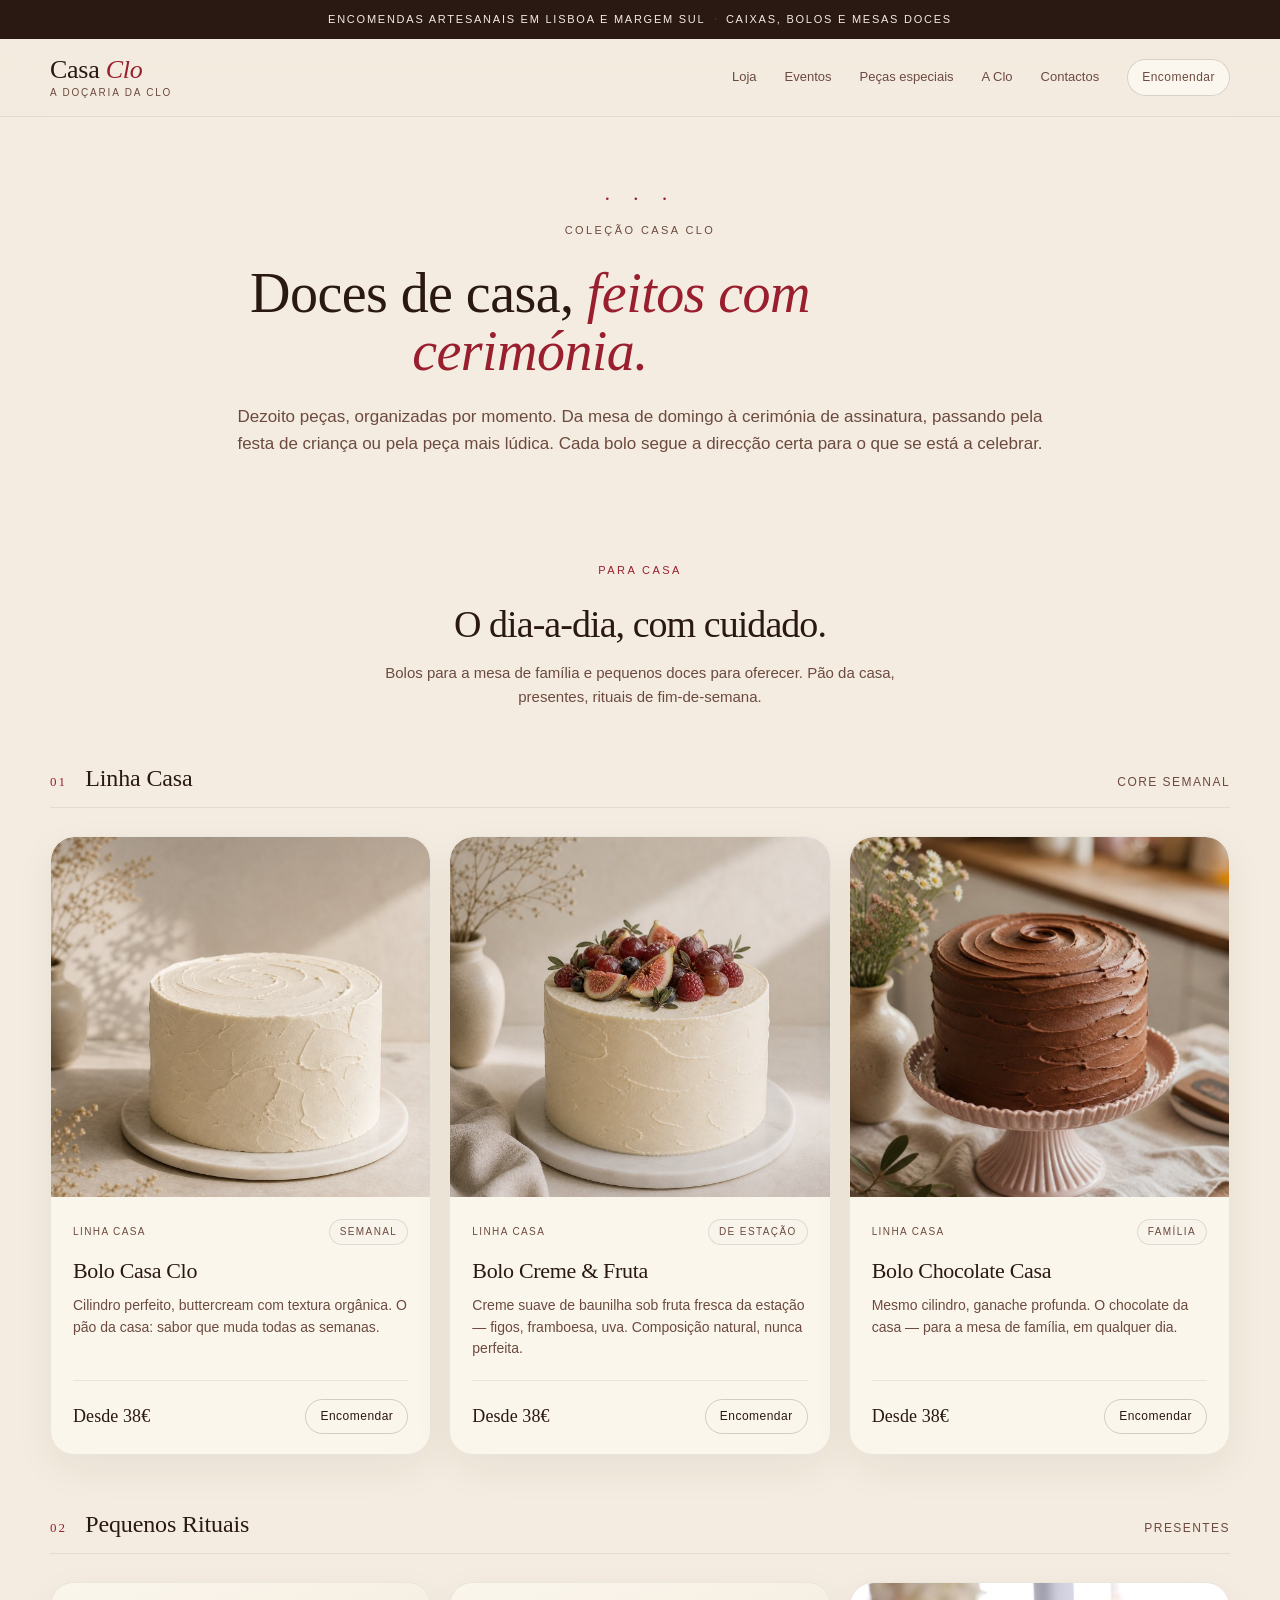
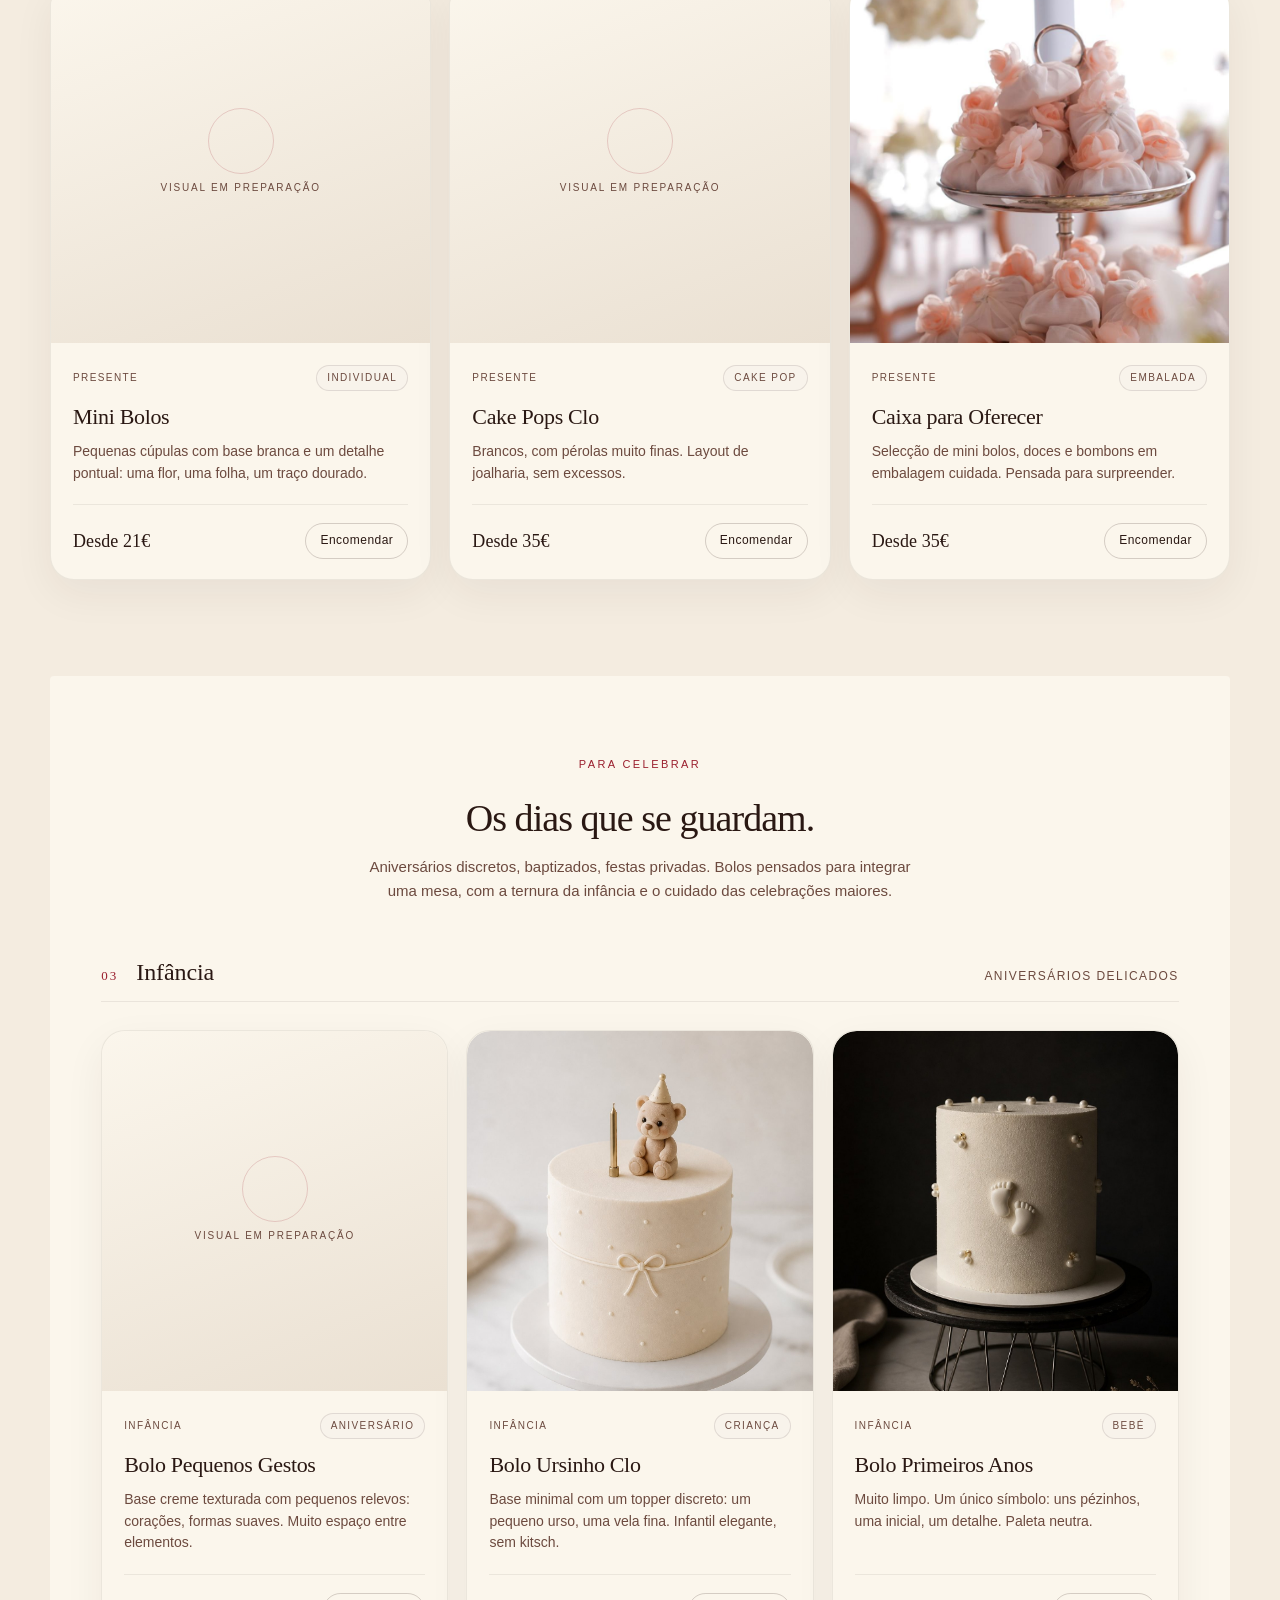
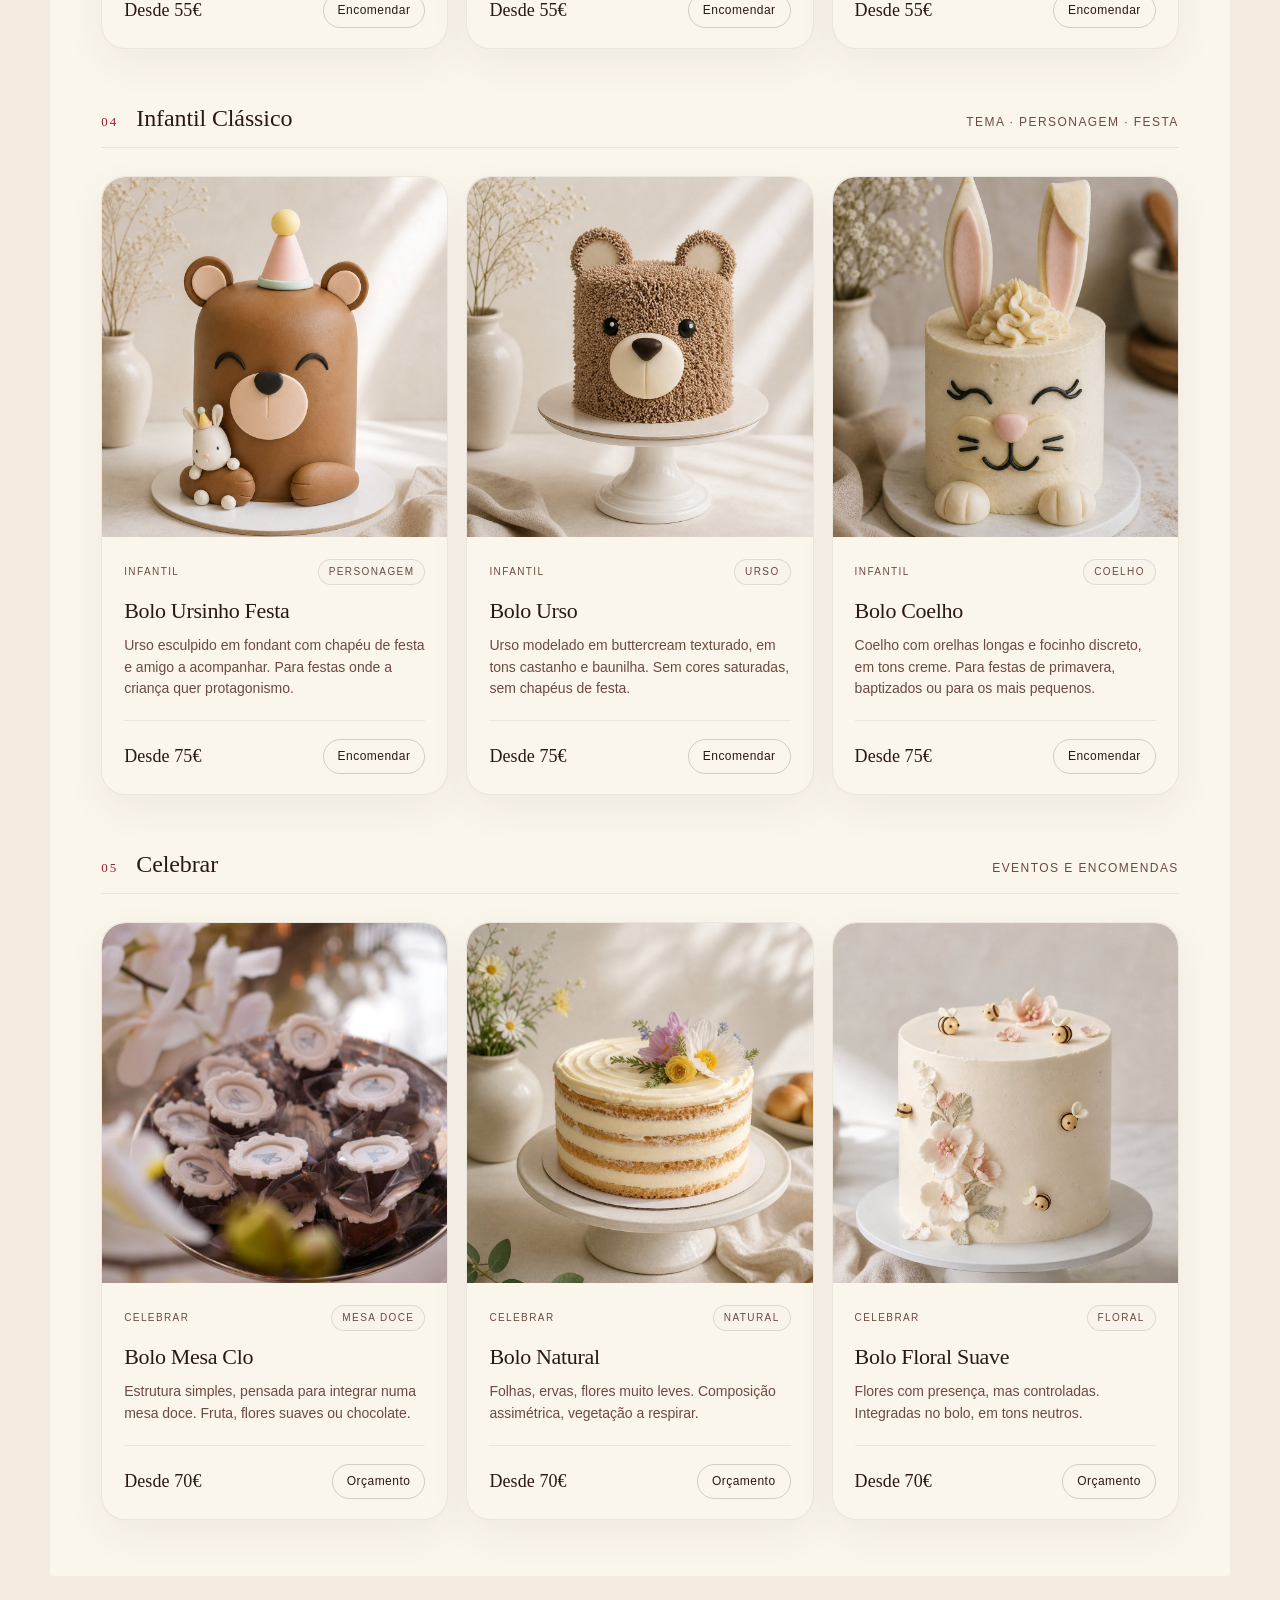
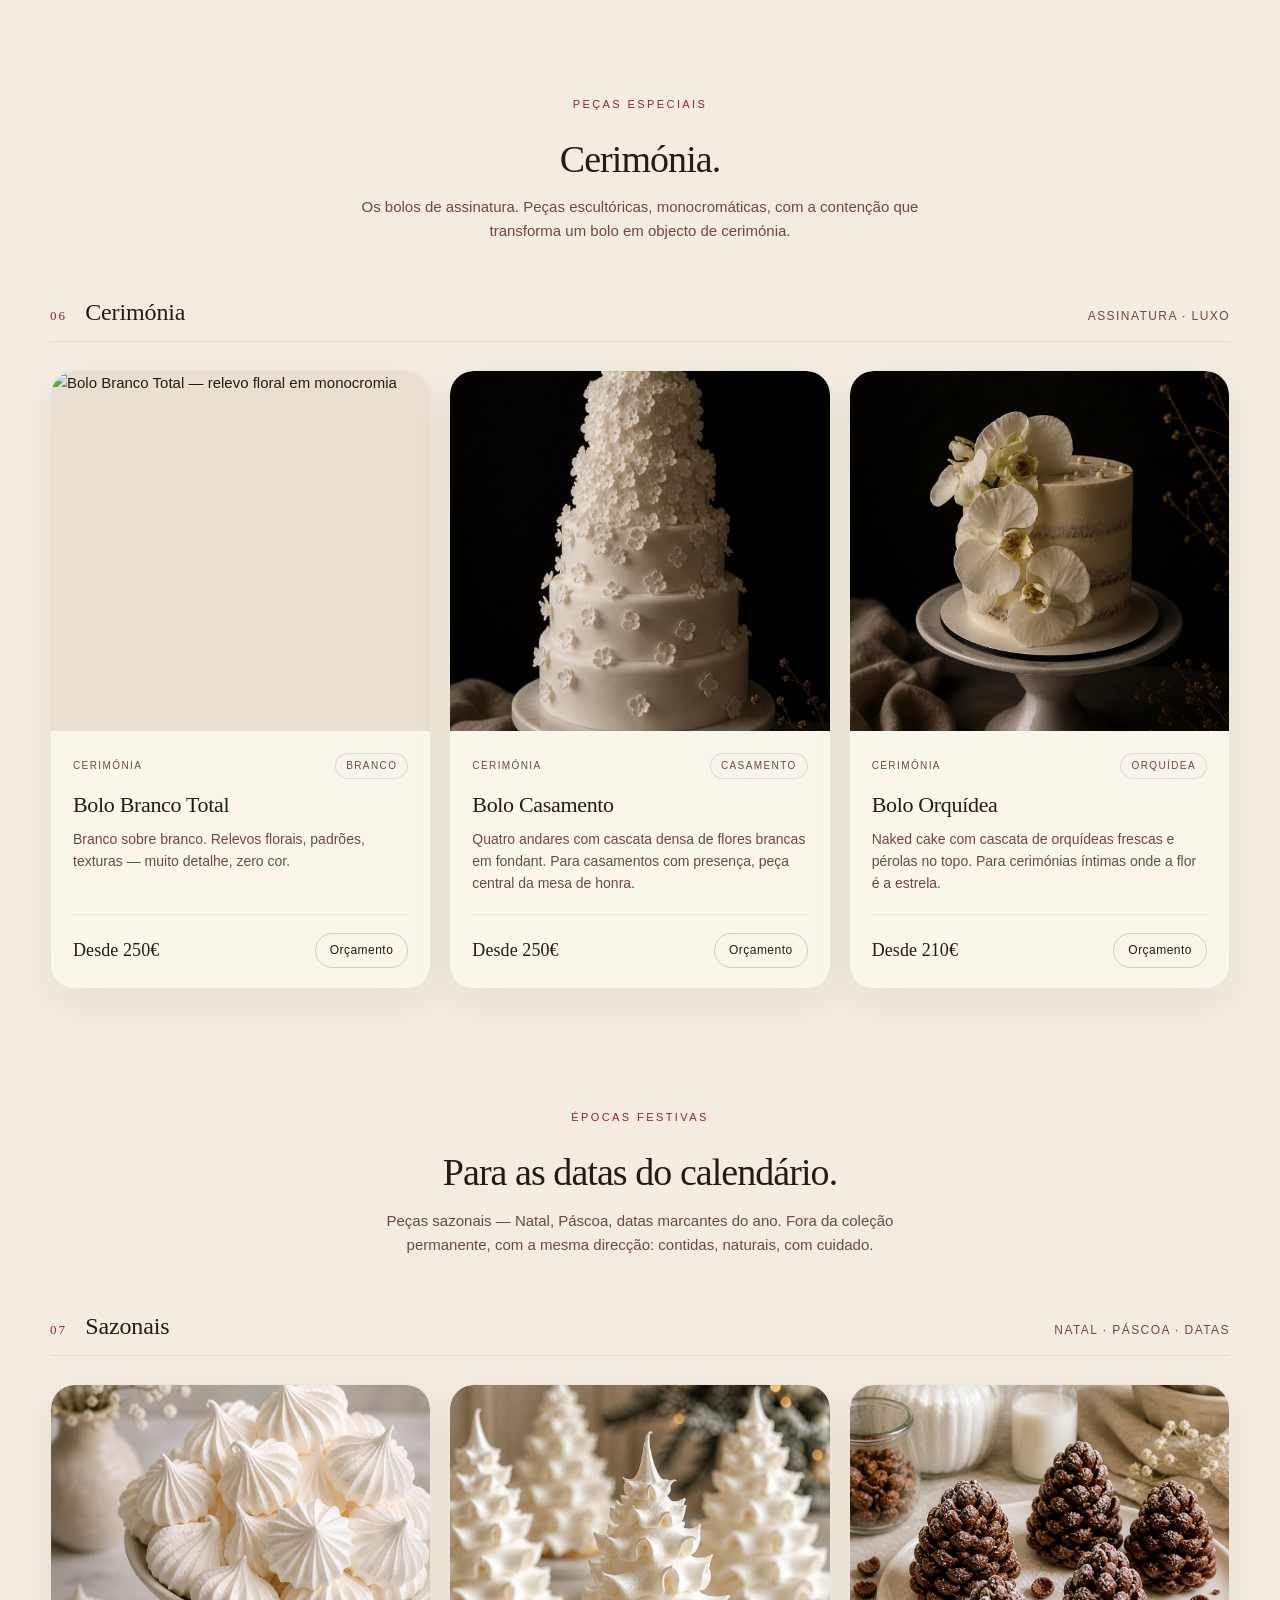
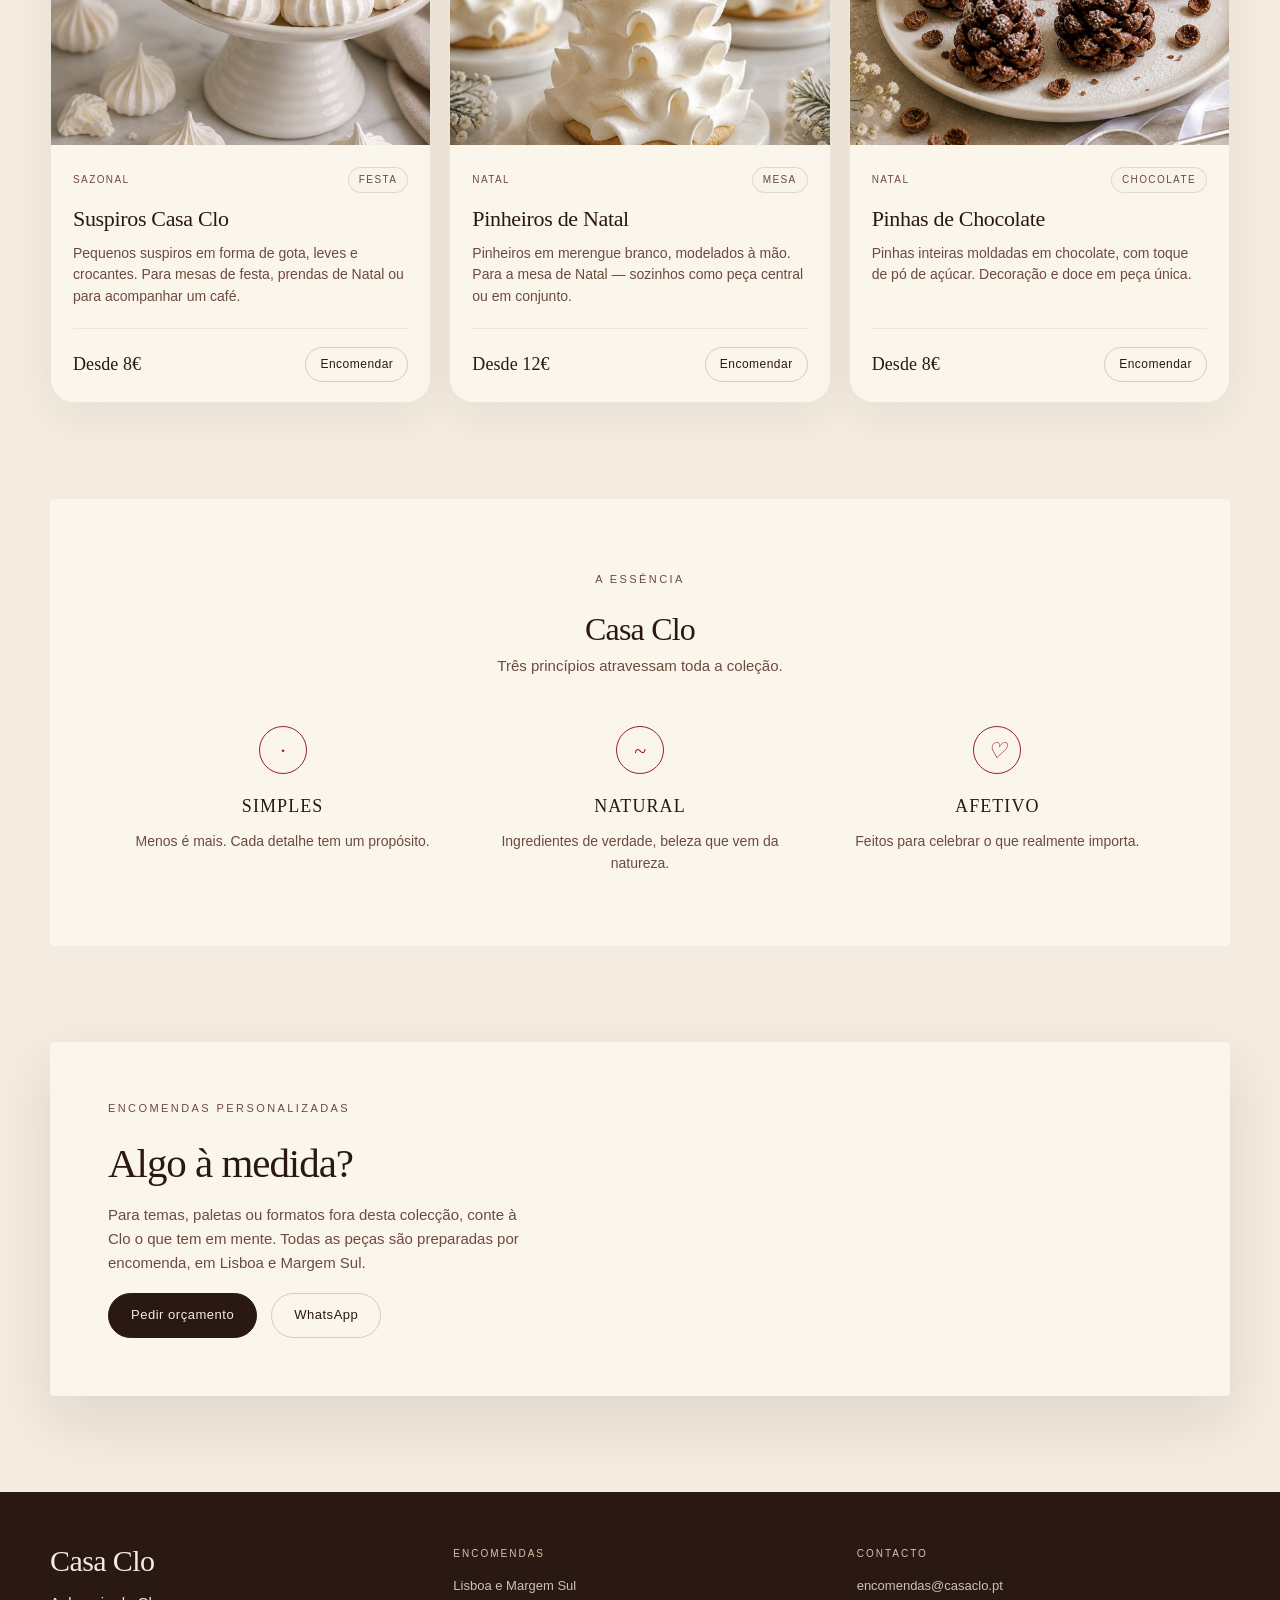
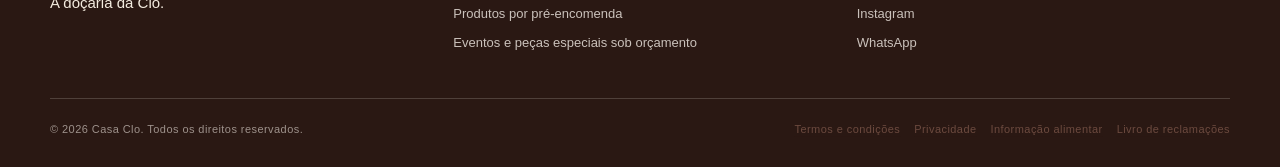
==== loja.html @ 3983f11f "Add files via upload" ====
<!DOCTYPE html>
<html lang="pt-PT">
<head>
  <meta charset="utf-8">
  <meta name="viewport" content="width=device-width, initial-scale=1">
  <title>Loja — Casa Clo</title>
  <meta name="description" content="A Coleção Casa Clo. Quinze bolos e peças por encomenda, organizados por momento — para casa, para celebrar e para cerimónia.">

  <meta property="og:title" content="Loja — Casa Clo">
  <meta property="og:description" content="Doces de casa, feitos com cerimónia. A coleção completa.">
  <meta property="og:type" content="website">
  <meta property="og:image" content="images/og-image.jpg">
  <meta property="og:image:width" content="1200">
  <meta property="og:image:height" content="630">
  <meta name="twitter:card" content="summary_large_image">
  <meta name="twitter:image" content="images/og-image.jpg">

  <link rel="stylesheet" href="style.css">

  <style>
    /* Layout específico da loja */
    .collection-intro {
      width: min(820px, calc(100% - 36px));
      margin: 64px auto 80px;
      text-align: center;
    }
    .collection-intro h1 {
      font-family: var(--serif);
      font-size: clamp(36px, 5vw, 56px);
      line-height: 1.05;
      font-weight: 400;
      letter-spacing: -0.01em;
      margin: 16px 0 22px;
    }
    .collection-intro h1 em {
      color: var(--cherry);
      font-style: italic;
    }
    .collection-intro p {
      font-size: 17px;
      line-height: 1.6;
      color: var(--cocoa);
    }
    .collection-intro .ornament {
      font-family: var(--serif);
      color: var(--cherry);
      font-style: italic;
      font-size: 22px;
      letter-spacing: 0.4em;
      margin-bottom: 6px;
    }

    .collection-block {
      width: min(1180px, calc(100% - 36px));
      margin: 0 auto 96px;
    }
    .collection-block > .block-header {
      text-align: center;
      margin-bottom: 56px;
      padding-top: 24px;
    }
    .collection-block > .block-header .eyebrow {
      color: var(--cherry);
    }
    .collection-block > .block-header h2 {
      font-family: var(--serif);
      font-size: clamp(28px, 3.5vw, 38px);
      line-height: 1.15;
      font-weight: 400;
      margin: 8px 0 14px;
    }
    .collection-block > .block-header p {
      max-width: 560px;
      margin: 0 auto;
      color: var(--cocoa);
      font-size: 15px;
      line-height: 1.6;
    }

    .sub-collection {
      margin-bottom: 56px;
    }
    .sub-collection-heading {
      display: flex;
      align-items: baseline;
      gap: 18px;
      margin-bottom: 28px;
      padding-bottom: 14px;
      border-bottom: 1px solid rgba(42, 24, 19, 0.08);
    }
    .sub-collection-heading .num {
      font-family: var(--serif);
      font-size: 13px;
      letter-spacing: 0.16em;
      color: var(--cherry);
    }
    .sub-collection-heading h3 {
      font-family: var(--serif);
      font-size: 24px;
      font-weight: 400;
      margin: 0;
      letter-spacing: -0.005em;
    }
    .sub-collection-heading .meta {
      margin-left: auto;
      font-size: 12px;
      letter-spacing: 0.12em;
      text-transform: uppercase;
      color: var(--cocoa);
    }

    /* Essência Casa Clo */
    .essence {
      background: var(--paper);
      border-radius: var(--radius);
      padding: clamp(40px, 6vw, 72px);
      margin-bottom: 96px;
    }
    .essence h2 {
      font-family: var(--serif);
      font-size: 32px;
      font-weight: 400;
      text-align: center;
      margin: 0 0 8px;
    }
    .essence > p.lead {
      text-align: center;
      color: var(--cocoa);
      font-size: 15px;
      max-width: 480px;
      margin: 0 auto 48px;
    }
    .essence-grid {
      display: grid;
      grid-template-columns: repeat(3, 1fr);
      gap: 36px;
    }
    .essence-item {
      text-align: center;
    }
    .essence-item .symbol {
      width: 48px;
      height: 48px;
      border-radius: 50%;
      border: 1px solid var(--cherry);
      display: flex;
      align-items: center;
      justify-content: center;
      margin: 0 auto 18px;
      font-family: var(--serif);
      font-style: italic;
      color: var(--cherry);
      font-size: 22px;
    }
    .essence-item h4 {
      font-family: var(--serif);
      font-size: 18px;
      font-weight: 500;
      letter-spacing: 0.06em;
      text-transform: uppercase;
      margin: 0 0 10px;
    }
    .essence-item p {
      font-size: 14px;
      line-height: 1.55;
      color: var(--cocoa);
      margin: 0;
    }
    @media (max-width: 700px) {
      .essence-grid { grid-template-columns: 1fr; gap: 32px; }
      .sub-collection-heading { flex-wrap: wrap; }
      .sub-collection-heading .meta { margin-left: 0; flex-basis: 100%; }
    }
  </style>
</head>
<body>
  <div class="page">

    <div class="top-note">Encomendas artesanais em Lisboa e Margem Sul <em>·</em> caixas, bolos e mesas doces</div>

    <header>
      <nav class="nav" aria-label="Navegação principal">
        <a class="brand" href="index.html" aria-label="Casa Clo">
          <strong>Casa <em>Clo</em></strong>
          <span>A doçaria da Clo</span>
        </a>
        <div class="menu" id="menu">
          <a href="loja.html" aria-current="page">Loja</a>
          <a href="eventos.html">Eventos</a>
          <a href="pecas.html">Peças especiais</a>
          <a href="clo.html">A Clo</a>
          <a href="index.html#contactos">Contactos</a>
          <a class="cart-pill" href="index.html#contactos">Encomendar</a>
        </div>
        <button class="menu-toggle" id="menuToggle" aria-label="Abrir menu" aria-expanded="false" aria-controls="menu">Menu</button>
      </nav>
    </header>

    <main>

      <!-- HERO da Coleção -->
      <section class="collection-intro">
        <div class="ornament">·  ·  ·</div>
        <div class="eyebrow">Coleção Casa Clo</div>
        <h1>Doces de casa, <em>feitos com cerimónia.</em></h1>
        <p>
          Dezoito peças, organizadas por momento. Da mesa de domingo à cerimónia de assinatura,
          passando pela festa de criança ou pela peça mais lúdica. Cada bolo segue a direcção
          certa para o que se está a celebrar.
        </p>
      </section>

      <!-- ============================================================
           PARA CASA
           ============================================================ -->
      <section class="collection-block">
        <div class="block-header">
          <div class="eyebrow">Para casa</div>
          <h2>O dia-a-dia, com cuidado.</h2>
          <p>Bolos para a mesa de família e pequenos doces para oferecer. Pão da casa, presentes, rituais de fim-de-semana.</p>
        </div>

        <!-- 01. Linha Casa -->
        <div class="sub-collection">
          <div class="sub-collection-heading">
            <span class="num">01</span><h3>Linha Casa</h3><span class="meta">Core semanal</span>
          </div>
          <div class="product-grid">

            <article class="product-card">
              <div class="product-image"><img src="images/bolo-casa-clo.jpg" alt="Bolo Casa Clo — cilindro creme com textura orgânica e espiral no topo"></div>
              <div class="product-body">
                <div class="product-topline"><span>Linha Casa</span><span class="tag">Semanal</span></div>
                <h3>Bolo Casa Clo</h3>
                <p>Cilindro perfeito, buttercream com textura orgânica. O pão da casa: sabor que muda todas as semanas.</p>
                <div class="product-meta"><span class="price">Desde 38€</span><a class="mini-button" href="index.html#contactos">Encomendar</a></div>
              </div>
            </article>

            <article class="product-card">
              <div class="product-image"><img src="images/bolo-creme-fruta.jpg" alt="Bolo Creme & Fruta com figos, uvas, framboesas e mirtilos"></div>
              <div class="product-body">
                <div class="product-topline"><span>Linha Casa</span><span class="tag">De estação</span></div>
                <h3>Bolo Creme &amp; Fruta</h3>
                <p>Creme suave de baunilha sob fruta fresca da estação — figos, framboesa, uva. Composição natural, nunca perfeita.</p>
                <div class="product-meta"><span class="price">Desde 38€</span><a class="mini-button" href="index.html#contactos">Encomendar</a></div>
              </div>
            </article>


            <article class="product-card">
              <div class="product-image"><img src="images/bolo-chocolate-casa.jpg" alt="Bolo Chocolate Casa — cilindro com ganache rica e textura orgânica"></div>
              <div class="product-body">
                <div class="product-topline"><span>Linha Casa</span><span class="tag">Família</span></div>
                <h3>Bolo Chocolate Casa</h3>
                <p>Mesmo cilindro, ganache profunda. O chocolate da casa — para a mesa de família, em qualquer dia.</p>
                <div class="product-meta"><span class="price">Desde 38€</span><a class="mini-button" href="index.html#contactos">Encomendar</a></div>
              </div>
            </article>


          </div>
        </div>

        <!-- 02. Pequenos Rituais -->
        <div class="sub-collection">
          <div class="sub-collection-heading">
            <span class="num">02</span><h3>Pequenos Rituais</h3><span class="meta">Presentes</span>
          </div>
          <div class="product-grid">

            <article class="product-card">
              <div class="product-image placeholder"><span>Visual em preparação</span></div>
              <div class="product-body">
                <div class="product-topline"><span>Presente</span><span class="tag">Individual</span></div>
                <h3>Mini Bolos</h3>
                <p>Pequenas cúpulas com base branca e um detalhe pontual: uma flor, uma folha, um traço dourado.</p>
                <div class="product-meta"><span class="price">Desde 21€</span><a class="mini-button" href="index.html#contactos">Encomendar</a></div>
              </div>
            </article>

            <article class="product-card">
              <div class="product-image placeholder"><span>Visual em preparação</span></div>
              <div class="product-body">
                <div class="product-topline"><span>Presente</span><span class="tag">Cake pop</span></div>
                <h3>Cake Pops Clo</h3>
                <p>Brancos, com pérolas muito finas. Layout de joalharia, sem excessos.</p>
                <div class="product-meta"><span class="price">Desde 35€</span><a class="mini-button" href="index.html#contactos">Encomendar</a></div>
              </div>
            </article>

            <article class="product-card">
              <div class="product-image"><img src="images/img-09.jpg" alt="Caixa para Oferecer da Casa Clo"></div>
              <div class="product-body">
                <div class="product-topline"><span>Presente</span><span class="tag">Embalada</span></div>
                <h3>Caixa para Oferecer</h3>
                <p>Selecção de mini bolos, doces e bombons em embalagem cuidada. Pensada para surpreender.</p>
                <div class="product-meta"><span class="price">Desde 35€</span><a class="mini-button" href="index.html#contactos">Encomendar</a></div>
              </div>
            </article>

          </div>
        </div>
      </section>

      <!-- ============================================================
           PARA CELEBRAR
           ============================================================ -->
      <section class="collection-block" style="background: var(--paper); border-radius: var(--radius); padding: 56px clamp(20px, 4vw, 56px);">
        <div class="block-header">
          <div class="eyebrow">Para celebrar</div>
          <h2>Os dias que se guardam.</h2>
          <p>Aniversários discretos, baptizados, festas privadas. Bolos pensados para integrar uma mesa, com a ternura da infância e o cuidado das celebrações maiores.</p>
        </div>

        <!-- 03. Infância -->
        <div class="sub-collection">
          <div class="sub-collection-heading">
            <span class="num">03</span><h3>Infância</h3><span class="meta">Aniversários delicados</span>
          </div>
          <div class="product-grid">

            <article class="product-card">
              <div class="product-image placeholder"><span>Visual em preparação</span></div>
              <div class="product-body">
                <div class="product-topline"><span>Infância</span><span class="tag">Aniversário</span></div>
                <h3>Bolo Pequenos Gestos</h3>
                <p>Base creme texturada com pequenos relevos: corações, formas suaves. Muito espaço entre elementos.</p>
                <div class="product-meta"><span class="price">Desde 55€</span><a class="mini-button" href="index.html#contactos">Encomendar</a></div>
              </div>
            </article>

            <article class="product-card">
              <div class="product-image"><img src="images/bolo-ursinho-clo.jpg" alt="Bolo Ursinho Clo — base creme com topper de urso pequeno, vela fina e laço discreto"></div>
              <div class="product-body">
                <div class="product-topline"><span>Infância</span><span class="tag">Criança</span></div>
                <h3>Bolo Ursinho Clo</h3>
                <p>Base minimal com um topper discreto: um pequeno urso, uma vela fina. Infantil elegante, sem kitsch.</p>
                <div class="product-meta"><span class="price">Desde 55€</span><a class="mini-button" href="index.html#contactos">Encomendar</a></div>
              </div>
            </article>

            <article class="product-card">
              <div class="product-image"><img src="images/bolo-pes-bebe.jpg" alt="Bolo Primeiros Anos com pézinhos esculpidos"></div>
              <div class="product-body">
                <div class="product-topline"><span>Infância</span><span class="tag">Bebé</span></div>
                <h3>Bolo Primeiros Anos</h3>
                <p>Muito limpo. Um único símbolo: uns pézinhos, uma inicial, um detalhe. Paleta neutra.</p>
                <div class="product-meta"><span class="price">Desde 55€</span><a class="mini-button" href="index.html#contactos">Encomendar</a></div>
              </div>
            </article>

          </div>
        </div>

        <!-- 04. Infantil Clássico -->
        <div class="sub-collection">
          <div class="sub-collection-heading">
            <span class="num">04</span><h3>Infantil Clássico</h3><span class="meta">Tema · Personagem · Festa</span>
          </div>
          <div class="product-grid">

            <article class="product-card">
              <div class="product-image"><img src="images/bolo-ursinho-festa.jpg" alt="Bolo Ursinho Festa — urso esculpido em fondant com coelho e chapéu de festa"></div>
              <div class="product-body">
                <div class="product-topline"><span>Infantil</span><span class="tag">Personagem</span></div>
                <h3>Bolo Ursinho Festa</h3>
                <p>Urso esculpido em fondant com chapéu de festa e amigo a acompanhar. Para festas onde a criança quer protagonismo.</p>
                <div class="product-meta"><span class="price">Desde 75€</span><a class="mini-button" href="index.html#contactos">Encomendar</a></div>
              </div>
            </article>

            <article class="product-card">
              <div class="product-image"><img src="images/bolo-tema-animais.jpg" alt="Bolo Urso — modelado em buttercream texturado, paleta beige"></div>
              <div class="product-body">
                <div class="product-topline"><span>Infantil</span><span class="tag">Urso</span></div>
                <h3>Bolo Urso</h3>
                <p>Urso modelado em buttercream texturado, em tons castanho e baunilha. Sem cores saturadas, sem chapéus de festa.</p>
                <div class="product-meta"><span class="price">Desde 75€</span><a class="mini-button" href="index.html#contactos">Encomendar</a></div>
              </div>
            </article>

            <article class="product-card">
              <div class="product-image"><img src="images/bolo-coelho.jpg" alt="Bolo Coelho — orelhas longas em fondant e focinho rosa"></div>
              <div class="product-body">
                <div class="product-topline"><span>Infantil</span><span class="tag">Coelho</span></div>
                <h3>Bolo Coelho</h3>
                <p>Coelho com orelhas longas e focinho discreto, em tons creme. Para festas de primavera, baptizados ou para os mais pequenos.</p>
                <div class="product-meta"><span class="price">Desde 75€</span><a class="mini-button" href="index.html#contactos">Encomendar</a></div>
              </div>
            </article>


          </div>
        </div>

        <!-- 05. Celebrar -->
        <div class="sub-collection" style="margin-bottom: 0;">
          <div class="sub-collection-heading">
            <span class="num">05</span><h3>Celebrar</h3><span class="meta">Eventos e encomendas</span>
          </div>
          <div class="product-grid">

            <article class="product-card">
              <div class="product-image"><img src="images/img-10.jpg" alt="Bolo Mesa Clo numa mesa doce"></div>
              <div class="product-body">
                <div class="product-topline"><span>Celebrar</span><span class="tag">Mesa doce</span></div>
                <h3>Bolo Mesa Clo</h3>
                <p>Estrutura simples, pensada para integrar numa mesa doce. Fruta, flores suaves ou chocolate.</p>
                <div class="product-meta"><span class="price">Desde 70€</span><a class="mini-button" href="index.html#contactos">Orçamento</a></div>
              </div>
            </article>

            <article class="product-card">
              <div class="product-image"><img src="images/bolo-natural.jpg" alt="Bolo Natural — naked cake com flores comestíveis e folhagem"></div>
              <div class="product-body">
                <div class="product-topline"><span>Celebrar</span><span class="tag">Natural</span></div>
                <h3>Bolo Natural</h3>
                <p>Folhas, ervas, flores muito leves. Composição assimétrica, vegetação a respirar.</p>
                <div class="product-meta"><span class="price">Desde 70€</span><a class="mini-button" href="index.html#contactos">Orçamento</a></div>
              </div>
            </article>

            <article class="product-card">
              <div class="product-image"><img src="images/bolo-floral-suave.jpg" alt="Bolo Floral Suave — flores cor-de-rosa pálido em cascata, com abelhas em chocolate"></div>
              <div class="product-body">
                <div class="product-topline"><span>Celebrar</span><span class="tag">Floral</span></div>
                <h3>Bolo Floral Suave</h3>
                <p>Flores com presença, mas controladas. Integradas no bolo, em tons neutros.</p>
                <div class="product-meta"><span class="price">Desde 70€</span><a class="mini-button" href="index.html#contactos">Orçamento</a></div>
              </div>
            </article>

          </div>
        </div>
      </section>

      <!-- ============================================================
           PEÇAS ESPECIAIS — Cerimónia
           ============================================================ -->
      <section class="collection-block">
        <div class="block-header">
          <div class="eyebrow">Peças especiais</div>
          <h2>Cerimónia.</h2>
          <p>Os bolos de assinatura. Peças escultóricas, monocromáticas, com a contenção que transforma um bolo em objecto de cerimónia.</p>
        </div>

        <div class="sub-collection" style="margin-bottom: 0;">
          <div class="sub-collection-heading">
            <span class="num">06</span><h3>Cerimónia</h3><span class="meta">Assinatura · Luxo</span>
          </div>
          <div class="product-grid">


            <article class="product-card">
              <div class="product-image"><img src="images/bolo-casamento.jpg" alt="Bolo Branco Total — relevo floral em monocromia"></div>
              <div class="product-body">
                <div class="product-topline"><span>Cerimónia</span><span class="tag">Branco</span></div>
                <h3>Bolo Branco Total</h3>
                <p>Branco sobre branco. Relevos florais, padrões, texturas — muito detalhe, zero cor.</p>
                <div class="product-meta"><span class="price">Desde 250€</span><a class="mini-button" href="index.html#contactos">Orçamento</a></div>
              </div>
            </article>


            <article class="product-card">
              <div class="product-image"><img src="images/bolo-cerimonia-floral.jpg" alt="Bolo de Casamento de quatro andares com cascata densa de flores brancas"></div>
              <div class="product-body">
                <div class="product-topline"><span>Cerimónia</span><span class="tag">Casamento</span></div>
                <h3>Bolo Casamento</h3>
                <p>Quatro andares com cascata densa de flores brancas em fondant. Para casamentos com presença, peça central da mesa de honra.</p>
                <div class="product-meta"><span class="price">Desde 250€</span><a class="mini-button" href="index.html#contactos">Orçamento</a></div>
              </div>
            </article>

            <article class="product-card">
              <div class="product-image"><img src="images/bolo-orquidea.jpg" alt="Bolo Orquídea — naked cake com orquídeas frescas e pérolas"></div>
              <div class="product-body">
                <div class="product-topline"><span>Cerimónia</span><span class="tag">Orquídea</span></div>
                <h3>Bolo Orquídea</h3>
                <p>Naked cake com cascata de orquídeas frescas e pérolas no topo. Para cerimónias íntimas onde a flor é a estrela.</p>
                <div class="product-meta"><span class="price">Desde 210€</span><a class="mini-button" href="index.html#contactos">Orçamento</a></div>
              </div>
            </article>

          </div>
        </div>
      </section>

      <!-- ============================================================
           ÉPOCAS FESTIVAS — Sazonais (07)
           ============================================================ -->
      <section class="collection-block">
        <div class="block-header">
          <div class="eyebrow">Épocas festivas</div>
          <h2>Para as datas do calendário.</h2>
          <p>Peças sazonais — Natal, Páscoa, datas marcantes do ano. Fora da coleção permanente, com a mesma direcção: contidas, naturais, com cuidado.</p>
        </div>

        <div class="sub-collection" style="margin-bottom: 0;">
          <div class="sub-collection-heading">
            <span class="num">07</span><h3>Sazonais</h3><span class="meta">Natal · Páscoa · Datas</span>
          </div>
          <div class="product-grid">

            <article class="product-card">
              <div class="product-image"><img src="images/suspiros-casa-clo.jpg" alt="Suspiros Casa Clo — pequenos suspiros brancos em forma de gota"></div>
              <div class="product-body">
                <div class="product-topline"><span>Sazonal</span><span class="tag">Festa</span></div>
                <h3>Suspiros Casa Clo</h3>
                <p>Pequenos suspiros em forma de gota, leves e crocantes. Para mesas de festa, prendas de Natal ou para acompanhar um café.</p>
                <div class="product-meta"><span class="price">Desde 8€</span><a class="mini-button" href="index.html#contactos">Encomendar</a></div>
              </div>
            </article>

            <article class="product-card">
              <div class="product-image"><img src="images/pinheiros-natal.jpg" alt="Pinheiros de Natal em merengue branco"></div>
              <div class="product-body">
                <div class="product-topline"><span>Natal</span><span class="tag">Mesa</span></div>
                <h3>Pinheiros de Natal</h3>
                <p>Pinheiros em merengue branco, modelados à mão. Para a mesa de Natal — sozinhos como peça central ou em conjunto.</p>
                <div class="product-meta"><span class="price">Desde 12€</span><a class="mini-button" href="index.html#contactos">Encomendar</a></div>
              </div>
            </article>

            <article class="product-card">
              <div class="product-image"><img src="images/pinhas-chocolate.jpg" alt="Pinhas em chocolate moldado com toque de pó de açúcar"></div>
              <div class="product-body">
                <div class="product-topline"><span>Natal</span><span class="tag">Chocolate</span></div>
                <h3>Pinhas de Chocolate</h3>
                <p>Pinhas inteiras moldadas em chocolate, com toque de pó de açúcar. Decoração e doce em peça única.</p>
                <div class="product-meta"><span class="price">Desde 8€</span><a class="mini-button" href="index.html#contactos">Encomendar</a></div>
              </div>
            </article>


          </div>
        </div>
      </section>

      <!-- A ESSÊNCIA CASA CLO -->
      <section class="essence" style="width: min(1180px, calc(100% - 36px)); margin-left: auto; margin-right: auto;">
        <div class="eyebrow" style="text-align: center;">A essência</div>
        <h2>Casa Clo</h2>
        <p class="lead">Três princípios atravessam toda a coleção.</p>

        <div class="essence-grid">
          <div class="essence-item">
            <div class="symbol">·</div>
            <h4>Simples</h4>
            <p>Menos é mais. Cada detalhe tem um propósito.</p>
          </div>
          <div class="essence-item">
            <div class="symbol">~</div>
            <h4>Natural</h4>
            <p>Ingredientes de verdade, beleza que vem da natureza.</p>
          </div>
          <div class="essence-item">
            <div class="symbol">♡</div>
            <h4>Afetivo</h4>
            <p>Feitos para celebrar o que realmente importa.</p>
          </div>
        </div>
      </section>

      <!-- CTA FINAL -->
      <section class="section newsletter">
        <div>
          <div class="eyebrow">Encomendas personalizadas</div>
          <h2>Algo à medida?</h2>
          <p>Para temas, paletas ou formatos fora desta colecção, conte à Clo o que tem em mente. Todas as peças são preparadas por encomenda, em Lisboa e Margem Sul.</p>
          <div style="display: flex; gap: 14px; flex-wrap: wrap; margin-top: 18px;">
            <a class="button primary" href="index.html#contactos">Pedir orçamento</a>
            <a class="button" href="https://wa.me/351966845351" target="_blank" rel="noopener">WhatsApp</a>
          </div>
        </div>
      </section>

    </main>

    <footer>
      <div class="footer-inner">
        <div>
          <div class="footer-brand">Casa Clo</div>
          <p>A doçaria da Clo.</p>
        </div>
        <div class="footer-col">
          <h4>Encomendas</h4>
          <p>Lisboa e Margem Sul</p>
          <p>Produtos por pré-encomenda</p>
          <p>Eventos e peças especiais sob orçamento</p>
        </div>
        <div class="footer-col">
          <h4>Contacto</h4>
          <a href="mailto:encomendas@casaclo.pt">encomendas@casaclo.pt</a>
          <a href="https://instagram.com/casaclo" target="_blank" rel="noopener">Instagram</a>
          <a href="https://wa.me/351966845351" target="_blank" rel="noopener">WhatsApp</a>
        </div>
      </div>
      <div class="footer-bottom">
        <span>© <span id="year"></span> Casa Clo. Todos os direitos reservados.</span>
        <div class="footer-legal">
          <a href="termos.html">Termos e condições</a>
          <a href="privacidade.html">Privacidade</a>
          <a href="info-alimentar.html">Informação alimentar</a>
          <a href="https://www.livroreclamacoes.pt/" target="_blank" rel="noopener">Livro de reclamações</a>
        </div>
      </div>
    </footer>
  </div>

  <script src="script.js"></script>
</body>
</html>
---- style.css ----
/* ============================================================
   Casa Clo — fontes auto-hospedadas (Google Fonts)
   Apenas subsets latin e latin-ext (cobrem português europeu)
   ============================================================ */

/* latin-ext */
@font-face {
  font-family: 'Cormorant';
  font-style: italic;
  font-weight: 300 700;
  font-display: swap;
  src: url(fonts/cormorant-italic-latin-ext.woff2) format('woff2');
  unicode-range: U+0100-02BA, U+02BD-02C5, U+02C7-02CC, U+02CE-02D7, U+02DD-02FF, U+0304, U+0308, U+0329, U+1D00-1DBF, U+1E00-1E9F, U+1EF2-1EFF, U+2020, U+20A0-20AB, U+20AD-20C0, U+2113, U+2C60-2C7F, U+A720-A7FF;
}

/* latin */
@font-face {
  font-family: 'Cormorant';
  font-style: italic;
  font-weight: 300 700;
  font-display: swap;
  src: url(fonts/cormorant-italic-latin.woff2) format('woff2');
  unicode-range: U+0000-00FF, U+0131, U+0152-0153, U+02BB-02BC, U+02C6, U+02DA, U+02DC, U+0304, U+0308, U+0329, U+2000-206F, U+20AC, U+2122, U+2191, U+2193, U+2212, U+2215, U+FEFF, U+FFFD;
}

/* latin-ext */
@font-face {
  font-family: 'Cormorant';
  font-style: normal;
  font-weight: 300 700;
  font-display: swap;
  src: url(fonts/cormorant-normal-latin-ext.woff2) format('woff2');
  unicode-range: U+0100-02BA, U+02BD-02C5, U+02C7-02CC, U+02CE-02D7, U+02DD-02FF, U+0304, U+0308, U+0329, U+1D00-1DBF, U+1E00-1E9F, U+1EF2-1EFF, U+2020, U+20A0-20AB, U+20AD-20C0, U+2113, U+2C60-2C7F, U+A720-A7FF;
}

/* latin */
@font-face {
  font-family: 'Cormorant';
  font-style: normal;
  font-weight: 300 700;
  font-display: swap;
  src: url(fonts/cormorant-normal-latin.woff2) format('woff2');
  unicode-range: U+0000-00FF, U+0131, U+0152-0153, U+02BB-02BC, U+02C6, U+02DA, U+02DC, U+0304, U+0308, U+0329, U+2000-206F, U+20AC, U+2122, U+2191, U+2193, U+2212, U+2215, U+FEFF, U+FFFD;
}

/* latin-ext */
@font-face {
  font-family: 'Fraunces';
  font-style: italic;
  font-weight: 300 700;
  font-display: swap;
  src: url(fonts/fraunces-italic-latin-ext.woff2) format('woff2');
  unicode-range: U+0100-02BA, U+02BD-02C5, U+02C7-02CC, U+02CE-02D7, U+02DD-02FF, U+0304, U+0308, U+0329, U+1D00-1DBF, U+1E00-1E9F, U+1EF2-1EFF, U+2020, U+20A0-20AB, U+20AD-20C0, U+2113, U+2C60-2C7F, U+A720-A7FF;
}

/* latin */
@font-face {
  font-family: 'Fraunces';
  font-style: italic;
  font-weight: 300 700;
  font-display: swap;
  src: url(fonts/fraunces-italic-latin.woff2) format('woff2');
  unicode-range: U+0000-00FF, U+0131, U+0152-0153, U+02BB-02BC, U+02C6, U+02DA, U+02DC, U+0304, U+0308, U+0329, U+2000-206F, U+20AC, U+2122, U+2191, U+2193, U+2212, U+2215, U+FEFF, U+FFFD;
}

/* latin-ext */
@font-face {
  font-family: 'Fraunces';
  font-style: normal;
  font-weight: 300 700;
  font-display: swap;
  src: url(fonts/fraunces-normal-latin-ext.woff2) format('woff2');
  unicode-range: U+0100-02BA, U+02BD-02C5, U+02C7-02CC, U+02CE-02D7, U+02DD-02FF, U+0304, U+0308, U+0329, U+1D00-1DBF, U+1E00-1E9F, U+1EF2-1EFF, U+2020, U+20A0-20AB, U+20AD-20C0, U+2113, U+2C60-2C7F, U+A720-A7FF;
}

/* latin */
@font-face {
  font-family: 'Fraunces';
  font-style: normal;
  font-weight: 300 700;
  font-display: swap;
  src: url(fonts/fraunces-normal-latin.woff2) format('woff2');
  unicode-range: U+0000-00FF, U+0131, U+0152-0153, U+02BB-02BC, U+02C6, U+02DA, U+02DC, U+0304, U+0308, U+0329, U+2000-206F, U+20AC, U+2122, U+2191, U+2193, U+2212, U+2215, U+FEFF, U+FFFD;
}

/* latin-ext */
@font-face {
  font-family: 'Inter Tight';
  font-style: italic;
  font-weight: 300 700;
  font-display: swap;
  src: url(fonts/inter-tight-italic-latin-ext.woff2) format('woff2');
  unicode-range: U+0100-02BA, U+02BD-02C5, U+02C7-02CC, U+02CE-02D7, U+02DD-02FF, U+0304, U+0308, U+0329, U+1D00-1DBF, U+1E00-1E9F, U+1EF2-1EFF, U+2020, U+20A0-20AB, U+20AD-20C0, U+2113, U+2C60-2C7F, U+A720-A7FF;
}

/* latin */
@font-face {
  font-family: 'Inter Tight';
  font-style: italic;
  font-weight: 300 700;
  font-display: swap;
  src: url(fonts/inter-tight-italic-latin.woff2) format('woff2');
  unicode-range: U+0000-00FF, U+0131, U+0152-0153, U+02BB-02BC, U+02C6, U+02DA, U+02DC, U+0304, U+0308, U+0329, U+2000-206F, U+20AC, U+2122, U+2191, U+2193, U+2212, U+2215, U+FEFF, U+FFFD;
}

/* latin-ext */
@font-face {
  font-family: 'Inter Tight';
  font-style: normal;
  font-weight: 300 700;
  font-display: swap;
  src: url(fonts/inter-tight-normal-latin-ext.woff2) format('woff2');
  unicode-range: U+0100-02BA, U+02BD-02C5, U+02C7-02CC, U+02CE-02D7, U+02DD-02FF, U+0304, U+0308, U+0329, U+1D00-1DBF, U+1E00-1E9F, U+1EF2-1EFF, U+2020, U+20A0-20AB, U+20AD-20C0, U+2113, U+2C60-2C7F, U+A720-A7FF;
}

/* latin */
@font-face {
  font-family: 'Inter Tight';
  font-style: normal;
  font-weight: 300 700;
  font-display: swap;
  src: url(fonts/inter-tight-normal-latin.woff2) format('woff2');
  unicode-range: U+0000-00FF, U+0131, U+0152-0153, U+02BB-02BC, U+02C6, U+02DA, U+02DC, U+0304, U+0308, U+0329, U+2000-206F, U+20AC, U+2122, U+2191, U+2193, U+2212, U+2215, U+FEFF, U+FFFD;
}

/* latin */
@font-face {
  font-family: 'Italiana';
  font-style: normal;
  font-weight: 400;
  font-display: swap;
  src: url(fonts/italiana-normal-latin.woff2) format('woff2');
  unicode-range: U+0000-00FF, U+0131, U+0152-0153, U+02BB-02BC, U+02C6, U+02DA, U+02DC, U+0304, U+0308, U+0329, U+2000-206F, U+20AC, U+2122, U+2191, U+2193, U+2212, U+2215, U+FEFF, U+FFFD;
}

/* ============================================================
   Casa Clo — folha de estilos principal
   Paleta: creme, chocolate, champanhe, prata, cherry
   ============================================================ */

:root {
  --cream: #F4ECE0;
  --paper: #FBF6EC;
  --champagne: #D8C4AE;
  --rose: #D9A7A2;
  --rose-soft: #F2D9D5;
  --chocolate: #2A1813;
  --cocoa: #6C4A3F;
  --silver: #B8B1AA;
  --mist: #EAE0D2;
  --white: #FFFFFF;
  --cherry: #9A1F2E;
  --cherry-deep: #6B1320;
  --shadow: 0 24px 60px rgba(42, 24, 19, 0.10);
  --radius: 4px;
  --serif: "Fraunces", "Cormorant Garamond", Georgia, serif;
  --sans: "Inter Tight", -apple-system, BlinkMacSystemFont, "Segoe UI", sans-serif;
}

* {
  box-sizing: border-box;
}

html {
  scroll-behavior: smooth;
}

body {
  margin: 0;
  background: var(--cream);
  color: var(--chocolate);
  font-family: var(--sans);
  font-size: 15px;
  line-height: 1.6;
  font-feature-settings: "ss01", "cv11";
}

::selection { background: var(--cherry); color: var(--paper); }

img {
  max-width: 100%;
  display: block;
}

a {
  color: inherit;
  text-decoration: none;
}

.page {
  overflow: hidden;
}

.top-note {
  background: var(--chocolate);
  color: var(--cream);
  text-align: center;
  font-size: 11px;
  letter-spacing: 0.16em;
  text-transform: uppercase;
  padding: 9px 20px;
}

.top-note em {
  font-style: normal;
  color: var(--cherry);
  font-family: var(--serif);
  font-weight: 400;
  font-style: italic;
  letter-spacing: 0;
  text-transform: none;
  font-size: 13px;
  margin: 0 4px;
}

header {
  position: sticky;
  top: 0;
  z-index: 20;
  background: rgba(244, 236, 224, 0.85);
  backdrop-filter: blur(18px);
  border-bottom: 1px solid rgba(42, 24, 19, 0.08);
}

.nav {
  width: min(1180px, calc(100% - 36px));
  margin: 0 auto;
  display: flex;
  align-items: center;
  justify-content: space-between;
  gap: 24px;
  padding: 18px 0;
}

.brand {
  display: flex;
  flex-direction: column;
  line-height: 1;
}

.brand strong {
  font-family: var(--serif);
  font-size: 26px;
  letter-spacing: -0.01em;
  font-weight: 400;
  font-variation-settings: "opsz" 36, "SOFT" 100;
}

.brand strong em {
  font-style: italic;
  color: var(--cherry);
  font-variation-settings: "opsz" 36, "SOFT" 100;
}

.brand span {
  margin-top: 5px;
  font-size: 10px;
  letter-spacing: 0.18em;
  text-transform: uppercase;
  color: var(--cocoa);
}

.menu {
  display: flex;
  align-items: center;
  gap: 28px;
  font-size: 13px;
  color: var(--cocoa);
}

.menu a {
  position: relative;
}

.menu a:after {
  content: "";
  position: absolute;
  left: 0;
  bottom: -6px;
  width: 0;
  height: 1px;
  background: var(--cherry);
  transition: width 0.25s ease;
}

.menu a:hover:after {
  width: 100%;
}

.menu a:hover { color: var(--chocolate); }

.cart-pill {
  border: 1px solid rgba(58, 38, 32, 0.18);
  border-radius: 999px;
  padding: 8px 14px;
  font-size: 12px;
  letter-spacing: 0.04em;
  background: rgba(255, 253, 248, 0.65);
}

.mobile-menu-label {
  display: none;
  font-size: 12px;
  letter-spacing: 0.14em;
  text-transform: uppercase;
  color: var(--cocoa);
}

.section {
  width: min(1180px, calc(100% - 36px));
  margin: 0 auto;
}

.hero {
  width: min(1280px, calc(100% - 40px));
  margin: 64px auto 120px;
  display: grid;
  grid-template-columns: 1fr 1.05fr;
  gap: 80px;
  align-items: center;
  position: relative;
}

.hero-text {
  grid-column: 1;
  grid-row: 1;
  display: flex;
  flex-direction: column;
  align-items: flex-start;
  gap: 0;
  max-width: 560px;
}

.hero-headline {
  max-width: 560px;
  position: relative;
  z-index: 2;
  margin: 0 0 40px;
}

.hero-eyebrow-row {
  display: inline-flex;
  align-items: center;
  gap: 14px;
  margin-bottom: 36px;
  font-size: 10px;
  letter-spacing: 0.38em;
  text-transform: uppercase;
  color: var(--cocoa);
  white-space: nowrap;
}

.hero-eyebrow-row .rule {
  width: 24px;
  height: 1px;
  background: var(--chocolate);
  opacity: 0.22;
  display: inline-block;
}

.hero h1 {
  font-family: "Italiana", "Cormorant", "Fraunces", Georgia, serif;
  font-size: clamp(56px, 6.4vw, 104px);
  letter-spacing: 0.005em;
  line-height: 0.96;
  max-width: none;
  font-weight: 400;
  color: var(--chocolate);
  margin: 0;
  text-align: left;
}

.hero h1 em {
  font-family: "Cormorant", Georgia, serif;
  font-style: italic;
  font-weight: 300;
  font-size: 0.28em;
  letter-spacing: 0.04em;
  color: var(--cherry-deep);
  display: block;
  margin: 1.4em 0 0;
  line-height: 1.4;
  max-width: 18em;
  text-transform: lowercase;
}

.hero-body {
  display: flex;
  flex-direction: column;
  align-items: flex-start;
  gap: 24px;
  width: 100%;
  margin: 0;
  max-width: 460px;
  text-align: left;
}

.hero-lead {
  font-family: "Cormorant", Georgia, serif;
  font-style: italic;
  font-weight: 300;
  font-size: 18px;
  line-height: 1.55;
  color: var(--cocoa);
  margin: 0;
  max-width: 380px;
  text-align: left;
}

.hero-actions {
  display: flex;
  align-items: center;
  gap: 24px;
  flex-wrap: wrap;
  justify-content: flex-start;
  width: 100%;
}

.hero-actions .button {
  white-space: nowrap;
}

.hero-image {
  grid-column: 2;
  grid-row: 1;
  width: 100%;
  align-self: center;
  border-radius: 24px;
  overflow: hidden;
  aspect-ratio: 4 / 5;
  height: auto;
  min-height: 600px;
  box-shadow: 0 36px 90px rgba(42,24,19,0.20);
  position: relative;
  margin: 0;
}

.hero-image img {
  width: 100%;
  height: 100%;
  object-fit: cover;
}

.hero-image:after {
  content: none;
}

.hero-corner {
  position: absolute;
  top: 0;
  font-family: "Cormorant", Georgia, serif;
  font-style: italic;
  font-size: 13px;
  color: var(--cocoa);
  letter-spacing: 0;
}

.hero-corner.left { left: 0; }
.hero-corner.right { right: 0; }

.hero-image-caption {
  display: none;
}

/* old v3 hero-lead overridden below */

.hero-actions {
  grid-column: 1;
  display: flex;
  flex-wrap: wrap;
  gap: 10px;
  margin-top: 26px;
}

.hero-meta {
  grid-column: 1;
  margin-top: 38px;
  padding-top: 22px;
  border-top: 1px solid rgba(42,24,19,0.18);
  display: grid;
  grid-template-columns: 1fr 1fr;
  gap: 18px 28px;
  max-width: 380px;
  font-size: 12px;
  color: var(--cocoa);
  line-height: 1.5;
}

.hero-meta dt {
  font-size: 10px;
  letter-spacing: 0.18em;
  text-transform: uppercase;
  color: var(--cherry);
  margin: 0 0 4px;
  font-weight: 500;
}

.hero-meta dd {
  margin: 0;
  color: var(--chocolate);
  font-family: var(--serif);
  font-size: 17px;
  line-height: 1.25;
  font-weight: 400;
}

.hero-meta dd em {
  font-style: italic;
  color: var(--cherry);
}

.eyebrow {
  font-size: 11px;
  letter-spacing: 0.22em;
  text-transform: uppercase;
  color: var(--cocoa);
  margin-bottom: 24px;
}

h1, h2, h3 {
  margin: 0;
  font-family: var(--serif);
  font-weight: 400;
  font-variation-settings: "opsz" 144, "SOFT" 50;
  line-height: 1;
  color: var(--chocolate);
}

h2 { font-variation-settings: "opsz" 96, "SOFT" 50; }
h3 { font-variation-settings: "opsz" 36, "SOFT" 50; }

.accent {
  color: var(--cherry);
  font-style: italic;
  font-weight: 400;
  font-variation-settings: "opsz" 144, "SOFT" 100;
}

h1 {
  font-size: clamp(40px, 5.2vw, 68px);
  letter-spacing: -0.035em;
  line-height: 1.02;
  max-width: 600px;
}

h2 {
  font-size: clamp(28px, 3.2vw, 42px);
  letter-spacing: -0.025em;
  line-height: 1.05;
}

h3 {
  font-size: 22px;
  letter-spacing: -0.015em;
  line-height: 1.15;
}

.lead {
  max-width: 520px;
  margin: 22px 0 0;
  font-size: 16px;
  line-height: 1.6;
  color: var(--cocoa);
}

.hero-actions {
  display: flex;
  flex-wrap: wrap;
  gap: 12px;
  margin-top: 32px;
}

.button {
  display: inline-flex;
  align-items: center;
  justify-content: center;
  min-height: 44px;
  padding: 11px 22px;
  border-radius: 999px;
  border: 1px solid rgba(58, 38, 32, 0.20);
  font-size: 13px;
  letter-spacing: 0.04em;
  transition: transform 0.22s ease, background 0.22s ease, border-color 0.22s ease;
}

.button:hover {
  transform: translateY(-1px);
}

.button.primary {
  background: var(--chocolate);
  color: var(--cream);
  border-color: var(--chocolate);
}

.button.secondary {
  background: transparent;
  color: var(--chocolate);
  border-color: rgba(42, 24, 19, 0.30);
}

.button.link {
  border: none;
  padding: 0;
  min-height: auto;
  color: var(--cherry);
  font-family: var(--serif);
  font-style: italic;
  font-size: 16px;
  letter-spacing: 0;
  text-transform: none;
  border-bottom: 1px solid var(--cherry);
  border-radius: 0;
  padding-bottom: 2px;
}

.hero-actions .button.primary {
  background: var(--cherry);
  color: var(--paper);
  border-color: var(--cherry);
}

.intro-grid {
  display: grid;
  grid-template-columns: 1fr 1fr;
  gap: 18px;
  margin-bottom: 96px;
}

.path-card {
  min-height: 440px;
  border-radius: 24px;
  overflow: hidden;
  position: relative;
  background: var(--paper);
  box-shadow: var(--shadow);
}

.path-card img {
  position: absolute;
  inset: 0;
  width: 100%;
  height: 100%;
  object-fit: cover;
  opacity: 0.62;
  transition: transform 0.45s ease, opacity 0.45s ease;
}

.path-card:hover img {
  transform: scale(1.04);
  opacity: 0.72;
}

.path-card:after {
  content: "";
  position: absolute;
  inset: 0;
  background: linear-gradient(180deg, rgba(255,253,248,0.34), rgba(58,38,32,0.54));
}

.path-content {
  position: absolute;
  inset: auto 0 0;
  padding: 42px;
  color: var(--cream);
  z-index: 1;
}

.path-content h2,
.path-content p {
  color: var(--cream);
}

.path-content p {
  max-width: 430px;
  margin: 16px 0 24px;
}

.path-content .button {
  background: rgba(255, 253, 248, 0.82);
  color: var(--chocolate);
  border-color: transparent;
}

.split {
  display: grid;
  grid-template-columns: 0.92fr 1.08fr;
  gap: 56px;
  align-items: center;
  margin-bottom: 96px;
}

.split.reverse {
  grid-template-columns: 1.08fr 0.92fr;
}

.text-block p {
  color: var(--cocoa);
  font-size: 15px;
  line-height: 1.65;
  margin: 18px 0 0;
}

.text-block .button {
  margin-top: 26px;
}

.image-frame {
  position: relative;
  border-radius: 24px;
  overflow: hidden;
  box-shadow: var(--shadow);
  background: var(--paper);
  min-height: 540px;
}

.image-frame img {
  width: 100%;
  height: 100%;
  min-height: 540px;
  object-fit: cover;
}

.image-frame.small {
  min-height: 440px;
}

.image-frame.small img {
  min-height: 440px;
}

.section-heading {
  display: flex;
  justify-content: space-between;
  align-items: end;
  gap: 24px;
  margin-bottom: 36px;
}

.section-heading p {
  max-width: 380px;
  margin: 0;
  font-size: 14px;
  color: var(--cocoa);
}

.shop {
  margin-bottom: 96px;
}

.product-grid {
  display: grid;
  grid-template-columns: repeat(3, 1fr);
  gap: 18px;
}

.product-card {
  background: var(--paper);
  border: 1px solid rgba(58, 38, 32, 0.08);
  border-radius: 24px;
  overflow: hidden;
  box-shadow: 0 14px 40px rgba(58, 38, 32, 0.06);
  display: flex;
  flex-direction: column;
  min-height: 100%;
}

.product-image {
  height: 360px;
  overflow: hidden;
  border-radius: 24px 24px 0 0;
  background: var(--mist);
}

.product-image.placeholder {
  display: flex;
  align-items: center;
  justify-content: center;
  background: linear-gradient(160deg, var(--paper) 0%, var(--mist) 100%);
  position: relative;
}

.product-image.placeholder::before {
  content: "";
  position: absolute;
  width: 64px;
  height: 64px;
  border-radius: 50%;
  border: 1px solid rgba(154, 31, 46, 0.18);
  top: 50%;
  left: 50%;
  transform: translate(-50%, calc(-50% - 22px));
}

.product-image.placeholder span {
  position: relative;
  margin-top: 50px;
  color: var(--cocoa);
  font-size: 10px;
  letter-spacing: 0.18em;
  text-transform: uppercase;
  font-family: var(--sans);
}

.product-image img {
  width: 100%;
  height: 100%;
  object-fit: cover;
  transition: transform 0.45s ease;
}

.product-card:hover .product-image img {
  transform: scale(1.04);
}

.product-body {
  padding: 22px 22px 20px;
  display: flex;
  flex-direction: column;
  flex: 1;
}

.product-topline {
  display: flex;
  justify-content: space-between;
  align-items: center;
  gap: 14px;
  margin-bottom: 14px;
  font-size: 10px;
  color: var(--cocoa);
  letter-spacing: 0.14em;
  text-transform: uppercase;
}

.tag {
  border: 1px solid rgba(58, 38, 32, 0.12);
  border-radius: 999px;
  padding: 4px 10px;
  white-space: nowrap;
  background: rgba(247, 241, 234, 0.72);
}

.product-body h3 {
  font-size: 22px;
  line-height: 1.1;
}

.product-body p {
  color: var(--cocoa);
  font-size: 14px;
  line-height: 1.55;
  margin: 12px 0 20px;
}

.product-meta {
  margin-top: auto;
  padding-top: 18px;
  border-top: 1px solid rgba(58, 38, 32, 0.08);
  display: flex;
  justify-content: space-between;
  gap: 18px;
  align-items: center;
}

.price {
  font-family: var(--serif);
  font-size: 18px;
  letter-spacing: 0.005em;
  color: var(--chocolate);
}

.mini-button {
  border: 1px solid rgba(58, 38, 32, 0.20);
  border-radius: 999px;
  padding: 7px 14px;
  font-size: 12px;
  letter-spacing: 0.04em;
  background: transparent;
}

.quote-card {
  background: var(--champagne);
  border-radius: var(--radius);
  padding: clamp(36px, 4.5vw, 60px);
  margin-bottom: 96px;
  display: grid;
  grid-template-columns: 1.1fr 0.9fr;
  gap: 40px;
  align-items: center;
  color: var(--chocolate);
  position: relative;
  overflow: hidden;
}

.quote-card:before {
  content: "Casa Clo";
  position: absolute;
  right: -30px;
  bottom: -16px;
  font-family: var(--serif);
  font-size: 110px;
  line-height: 1;
  letter-spacing: -0.03em;
  opacity: 0.10;
  white-space: nowrap;
}

.quote-card p {
  margin: 20px 0 0;
  max-width: 560px;
  font-size: 15px;
  line-height: 1.65;
  color: var(--chocolate);
}

.quote-list {
  display: grid;
  gap: 12px;
  position: relative;
  z-index: 1;
}

.quote-list div {
  background: rgba(255, 253, 248, 0.46);
  border: 1px solid rgba(58, 38, 32, 0.10);
  border-radius: 16px;
  padding: 14px 18px;
  font-size: 14px;
  line-height: 1.5;
}

.process {
  margin-bottom: 96px;
}

.steps {
  display: grid;
  grid-template-columns: repeat(4, 1fr);
  gap: 14px;
  margin-top: 30px;
}

.step {
  background: rgba(255, 253, 248, 0.68);
  border: 1px solid rgba(58, 38, 32, 0.08);
  border-radius: 20px;
  padding: 26px 24px 28px;
}

.step span {
  display: inline-flex;
  width: 30px;
  height: 30px;
  align-items: center;
  justify-content: center;
  border: 1px solid rgba(58, 38, 32, 0.16);
  border-radius: 50%;
  font-family: var(--serif);
  font-size: 16px;
  margin-bottom: 22px;
}

.step h3 {
  font-size: 18px;
  margin-bottom: 8px;
}

.step p {
  margin: 0;
  color: var(--cocoa);
  font-size: 13.5px;
  line-height: 1.55;
}

.gallery {
  margin-bottom: 96px;
}

.gallery-grid {
  display: grid;
  grid-template-columns: 1.2fr 0.8fr 1fr;
  grid-auto-rows: 200px;
  gap: 14px;
}

.gallery-grid figure {
  margin: 0;
  position: relative;
  border-radius: 24px;
  overflow: hidden;
  overflow: hidden;
  border-radius: 24px;
  background: var(--paper);
  box-shadow: 0 14px 36px rgba(58, 38, 32, 0.08);
}

.gallery-grid figure:first-child {
  grid-row: span 2;
}

.gallery-grid figure:nth-child(4) {
  grid-column: span 2;
}

.gallery-grid img {
  width: 100%;
  height: 100%;
  object-fit: cover;
}

.gallery-grid figcaption {
  position: absolute;
  left: 16px;
  right: 16px;
  bottom: 16px;
  background: rgba(255, 253, 248, 0.82);
  backdrop-filter: blur(12px);
  border-radius: 999px;
  padding: 7px 12px;
  font-size: 11px;
  letter-spacing: 0.06em;
  color: var(--chocolate);
  text-align: center;
}

.newsletter {
  background: var(--paper);
  border-radius: var(--radius);
  padding: clamp(36px, 5vw, 58px);
  margin-bottom: 96px;
  display: grid;
  grid-template-columns: 0.85fr 1.15fr;
  gap: 46px;
  align-items: start;
  box-shadow: var(--shadow);
}

.newsletter p {
  color: var(--cocoa);
  margin: 18px 0 0;
}

.form {
  display: grid;
  gap: 12px;
}

.form-row {
  display: grid;
  grid-template-columns: 1fr 1fr;
  gap: 12px;
}

label {
  font-size: 10px;
  letter-spacing: 0.16em;
  text-transform: uppercase;
  color: var(--cocoa);
}

input, select, textarea {
  width: 100%;
  border: 1px solid rgba(58, 38, 32, 0.16);
  background: rgba(247, 241, 234, 0.55);
  color: var(--chocolate);
  border-radius: 14px;
  padding: 13px 15px;
  font-family: var(--sans);
  font-size: 14px;
  outline: none;
}

textarea {
  min-height: 112px;
  resize: vertical;
}

.form-note {
  font-size: 12px;
  color: var(--cocoa);
  margin: 0;
}

footer {
  background: var(--chocolate);
  color: var(--cream);
  padding: 54px 0 28px;
}

.footer-inner {
  width: min(1180px, calc(100% - 36px));
  margin: 0 auto;
  display: grid;
  grid-template-columns: 1fr 1fr 1fr;
  gap: 30px;
}

.footer-brand {
  font-family: var(--serif);
  font-size: 30px;
  line-height: 1;
  letter-spacing: -0.02em;
}

.footer-col h4 {
  margin: 0 0 14px;
  font-size: 10px;
  letter-spacing: 0.20em;
  text-transform: uppercase;
  color: var(--champagne);
  font-weight: 400;
}

.footer-col p,
.footer-col a {
  margin: 0 0 8px;
  font-size: 13px;
  color: rgba(247, 241, 234, 0.78);
  display: block;
}

.footer-bottom {
  width: min(1180px, calc(100% - 36px));
  margin: 36px auto 0;
  padding-top: 22px;
  border-top: 1px solid rgba(247, 241, 234, 0.18);
  font-size: 11px;
  letter-spacing: 0.04em;
  color: rgba(247, 241, 234, 0.56);
  display: flex;
  justify-content: space-between;
  gap: 20px;
  flex-wrap: wrap;
}

@media (max-width: 760px) {
  .menu {
    display: none;
  }
  .mobile-menu-label {
    display: block;
  }
  .hero,
  .intro-grid,
  .split,
  .split.reverse,
  .quote-card,
  .newsletter {
    grid-template-columns: 1fr;
  }
  .hero {
    min-height: auto;
  }
  .hero {
    grid-template-columns: 1fr;
    gap: 32px;
  }
  .hero-image {
    grid-column: 1;
    grid-row: auto;
    min-height: 460px;
    max-height: none;
  }
  .hero-body {
    grid-template-columns: 1fr;
  }
  .product-grid {
    grid-template-columns: repeat(2, 1fr);
  }
  .steps {
    grid-template-columns: repeat(2, 1fr);
  }
  .gallery-grid {
    grid-template-columns: 1fr 1fr;
    grid-auto-rows: 180px;
  }
  .gallery-grid figure:first-child,
  .gallery-grid figure:nth-child(4) {
    grid-row: auto;
    grid-column: auto;
  }
  .footer-inner {
    grid-template-columns: 1fr;
  }
}

@media (max-width: 640px) {
  .top-note {
    font-size: 10px;
    line-height: 1.5;
  }
  .nav {
    width: min(100% - 24px, 1180px);
  }
  .brand strong {
    font-size: 24px;
  }
  .hero {
    width: min(100% - 18px, 1240px);
    margin-top: 12px;
    margin-bottom: 62px;
    gap: 12px;
  }
  .hero-copy {
    padding: 36px 24px;
  }
  .hero-copy:before {
    display: none;
  }
  h1 {
    font-size: 38px;
  }
  .lead {
    font-size: 15px;
  }
  .section {
    width: min(100% - 24px, 1180px);
  }
  .intro-grid,
  .split,
  .shop,
  .quote-card,
  .process,
  .gallery,
  .newsletter {
    margin-bottom: 64px;
  }
  .path-card {
    min-height: 360px;
  }
  .path-content {
    padding: 28px;
  }
  .product-grid,
  .steps,
  .gallery-grid,
  .form-row {
    grid-template-columns: 1fr;
  }
  .section-heading {
    display: block;
  }
  .section-heading p {
    margin-top: 16px;
  }
  .product-image {
    height: 320px;
  }
  .image-frame,
  .image-frame img {
    min-height: 420px;
  }
  .footer-bottom {
    display: block;
  }
}

/* ============================================================
   Adições: menu mobile funcional + melhorias
   ============================================================ */

/* Botão hambúrguer (visível só no mobile) */
.menu-toggle {
  display: none;
  background: none;
  border: 1px solid rgba(42, 24, 19, 0.18);
  padding: 8px 14px;
  font-family: var(--sans);
  font-size: 12px;
  letter-spacing: 0.16em;
  text-transform: uppercase;
  color: var(--chocolate);
  cursor: pointer;
  border-radius: var(--radius);
}

.menu-toggle:hover {
  background: rgba(42, 24, 19, 0.04);
}

/* Mobile (≤ 760px) */
@media (max-width: 760px) {
  .menu-toggle {
    display: inline-block;
  }
  .mobile-menu-label {
    display: none;
  }
  .menu {
    display: none;
    position: absolute;
    top: 100%;
    left: 0;
    right: 0;
    flex-direction: column;
    align-items: stretch;
    gap: 0;
    background: var(--cream);
    padding: 18px 24px 28px;
    border-bottom: 1px solid rgba(42, 24, 19, 0.08);
    box-shadow: var(--shadow);
  }
  .menu.is-open {
    display: flex;
  }
  .menu a {
    padding: 14px 0;
    font-size: 15px;
    border-bottom: 1px solid rgba(42, 24, 19, 0.06);
  }
  .menu a:last-child {
    border-bottom: none;
  }
  .menu a:after {
    display: none;
  }
  .cart-pill {
    margin-top: 10px;
  }
}

/* Linhas extra do formulário (campos novos) */
.form-row-3 {
  display: grid;
  grid-template-columns: 1fr 1fr 1fr;
  gap: 18px;
}
@media (max-width: 600px) {
  .form-row-3 {
    grid-template-columns: 1fr;
  }
}

/* Lista de alergénios em horizontal */
.checkbox-group {
  display: flex;
  flex-wrap: wrap;
  gap: 10px 18px;
  margin-top: 8px;
}
.checkbox-group label {
  display: inline-flex;
  align-items: center;
  gap: 6px;
  font-size: 13px;
  font-weight: 400;
  color: var(--cocoa);
  cursor: pointer;
  text-transform: none;
  letter-spacing: 0;
}
.checkbox-group input {
  width: auto;
  margin: 0;
}

/* Footer: links legais */
.footer-legal {
  display: flex;
  flex-wrap: wrap;
  gap: 14px;
}
.footer-legal a {
  color: var(--cocoa);
  text-decoration: underline;
  text-decoration-color: rgba(42, 24, 19, 0.2);
  text-underline-offset: 3px;
}
.footer-legal a:hover {
  color: var(--cherry);
}
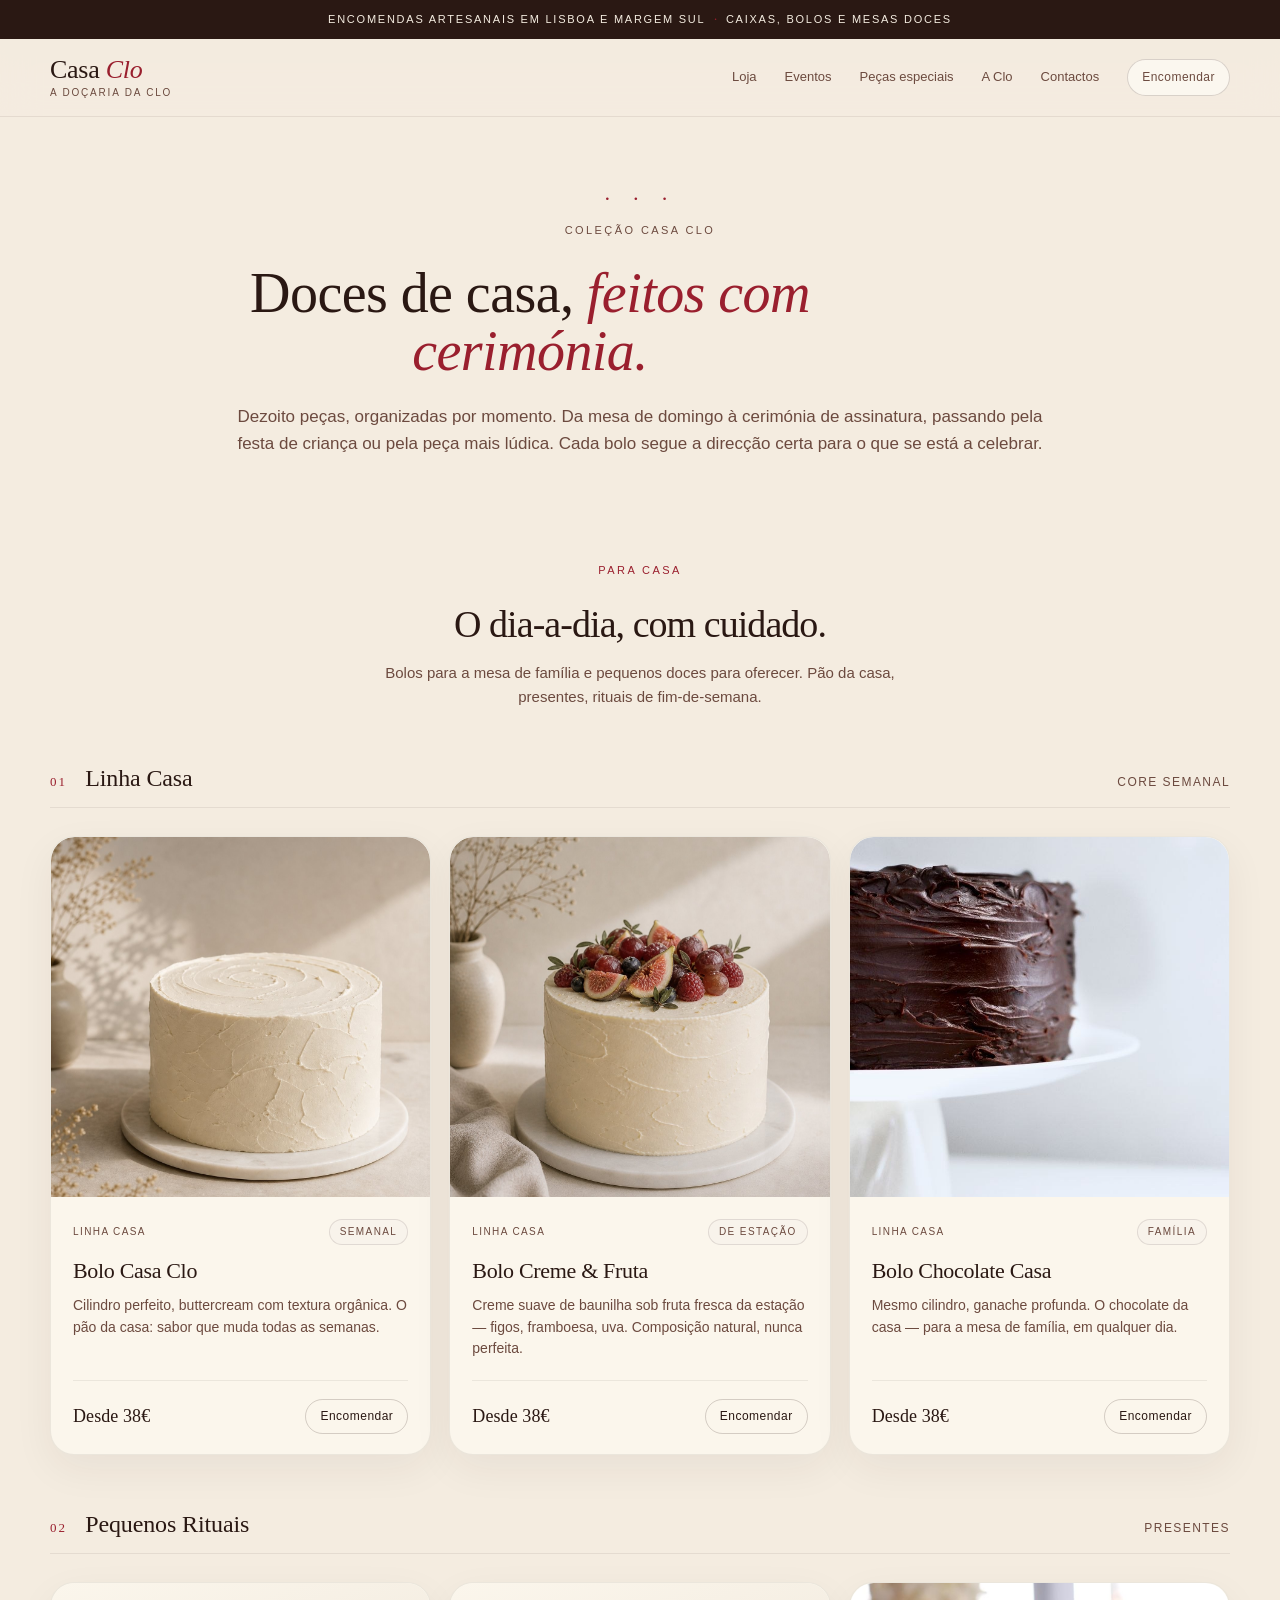
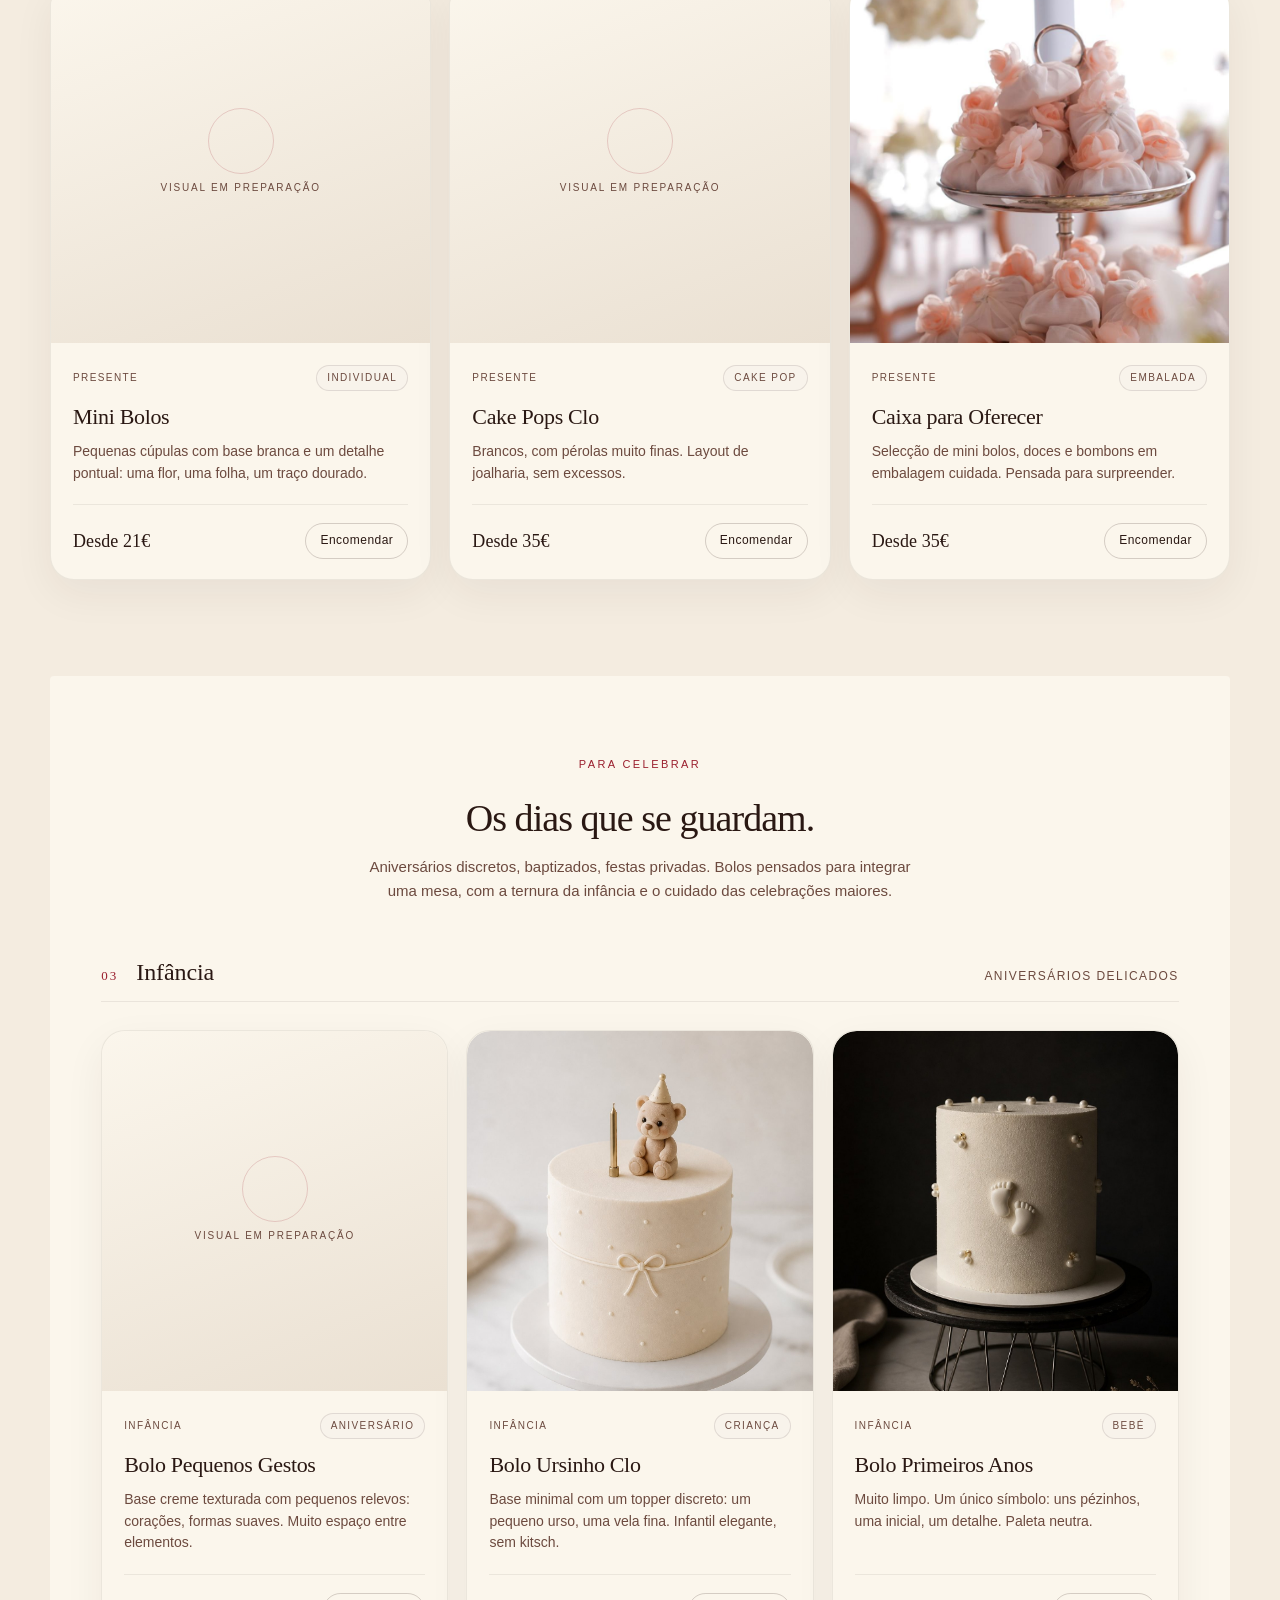
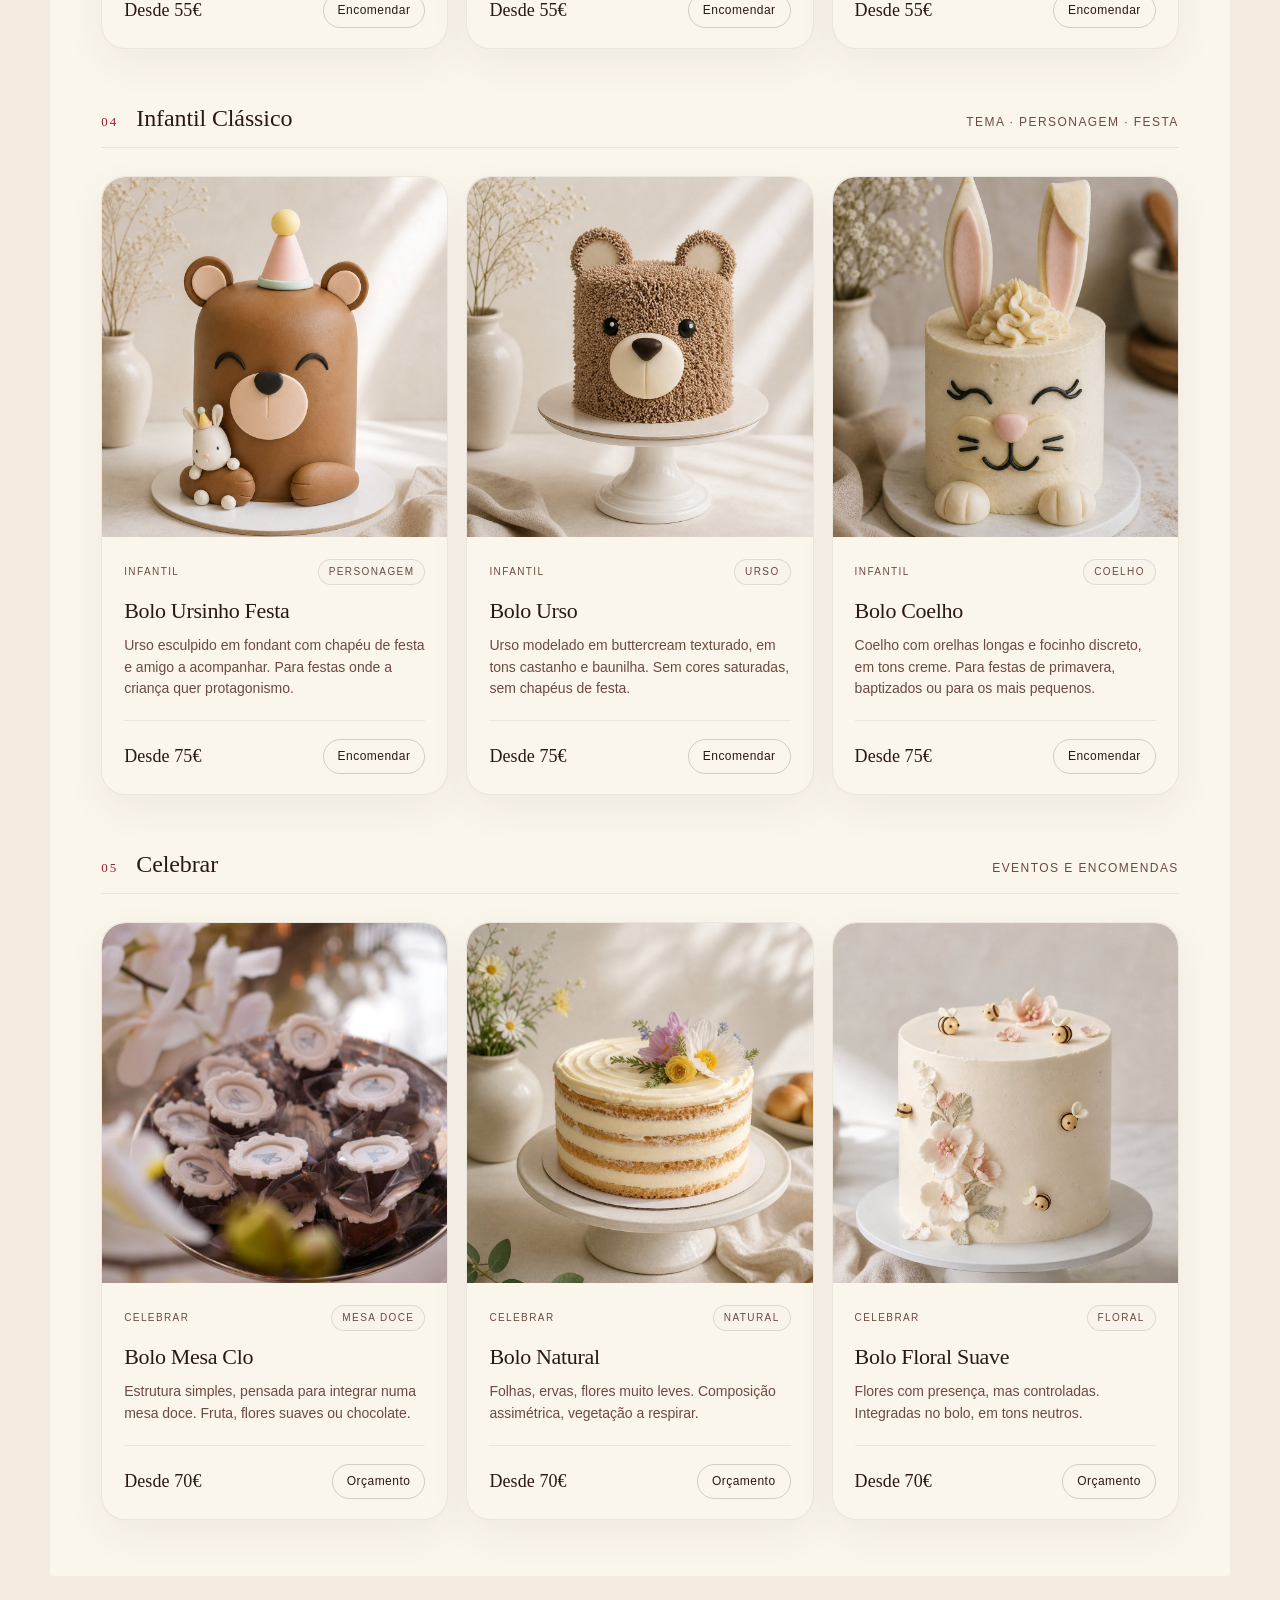
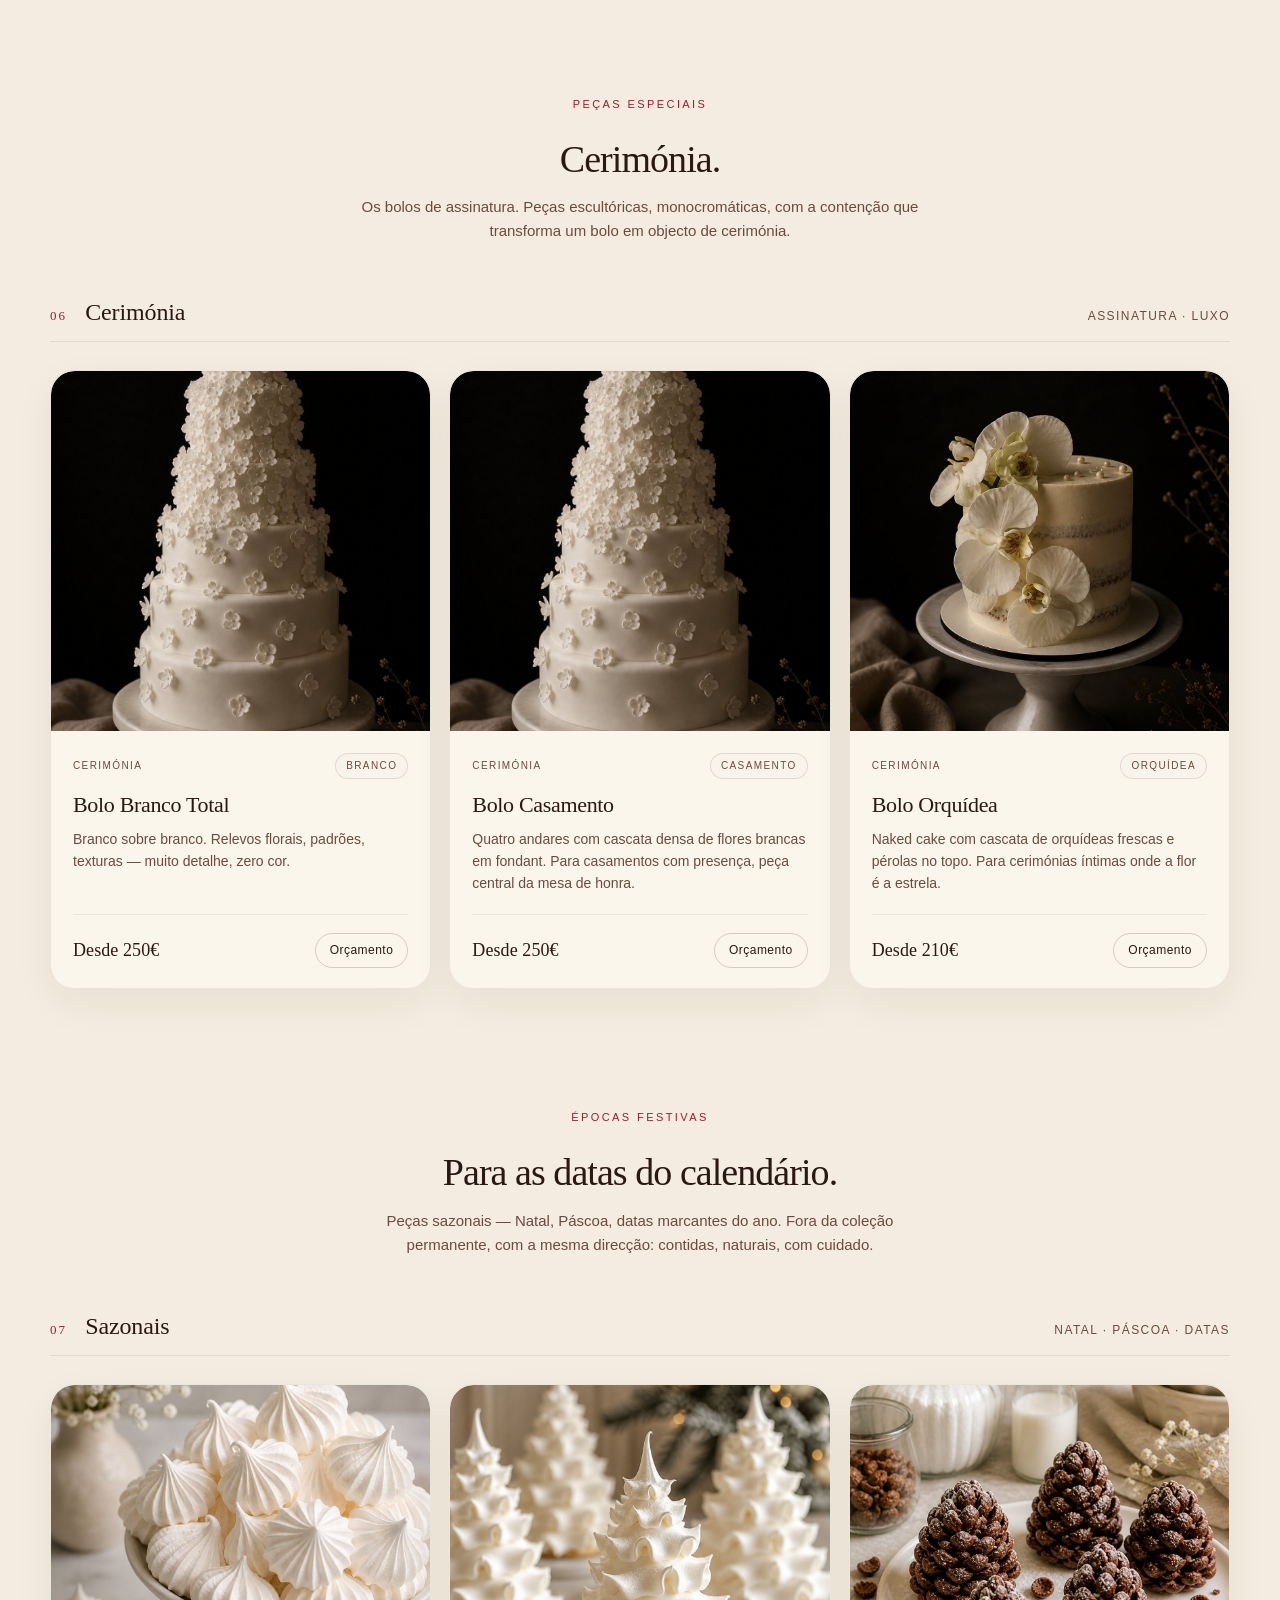
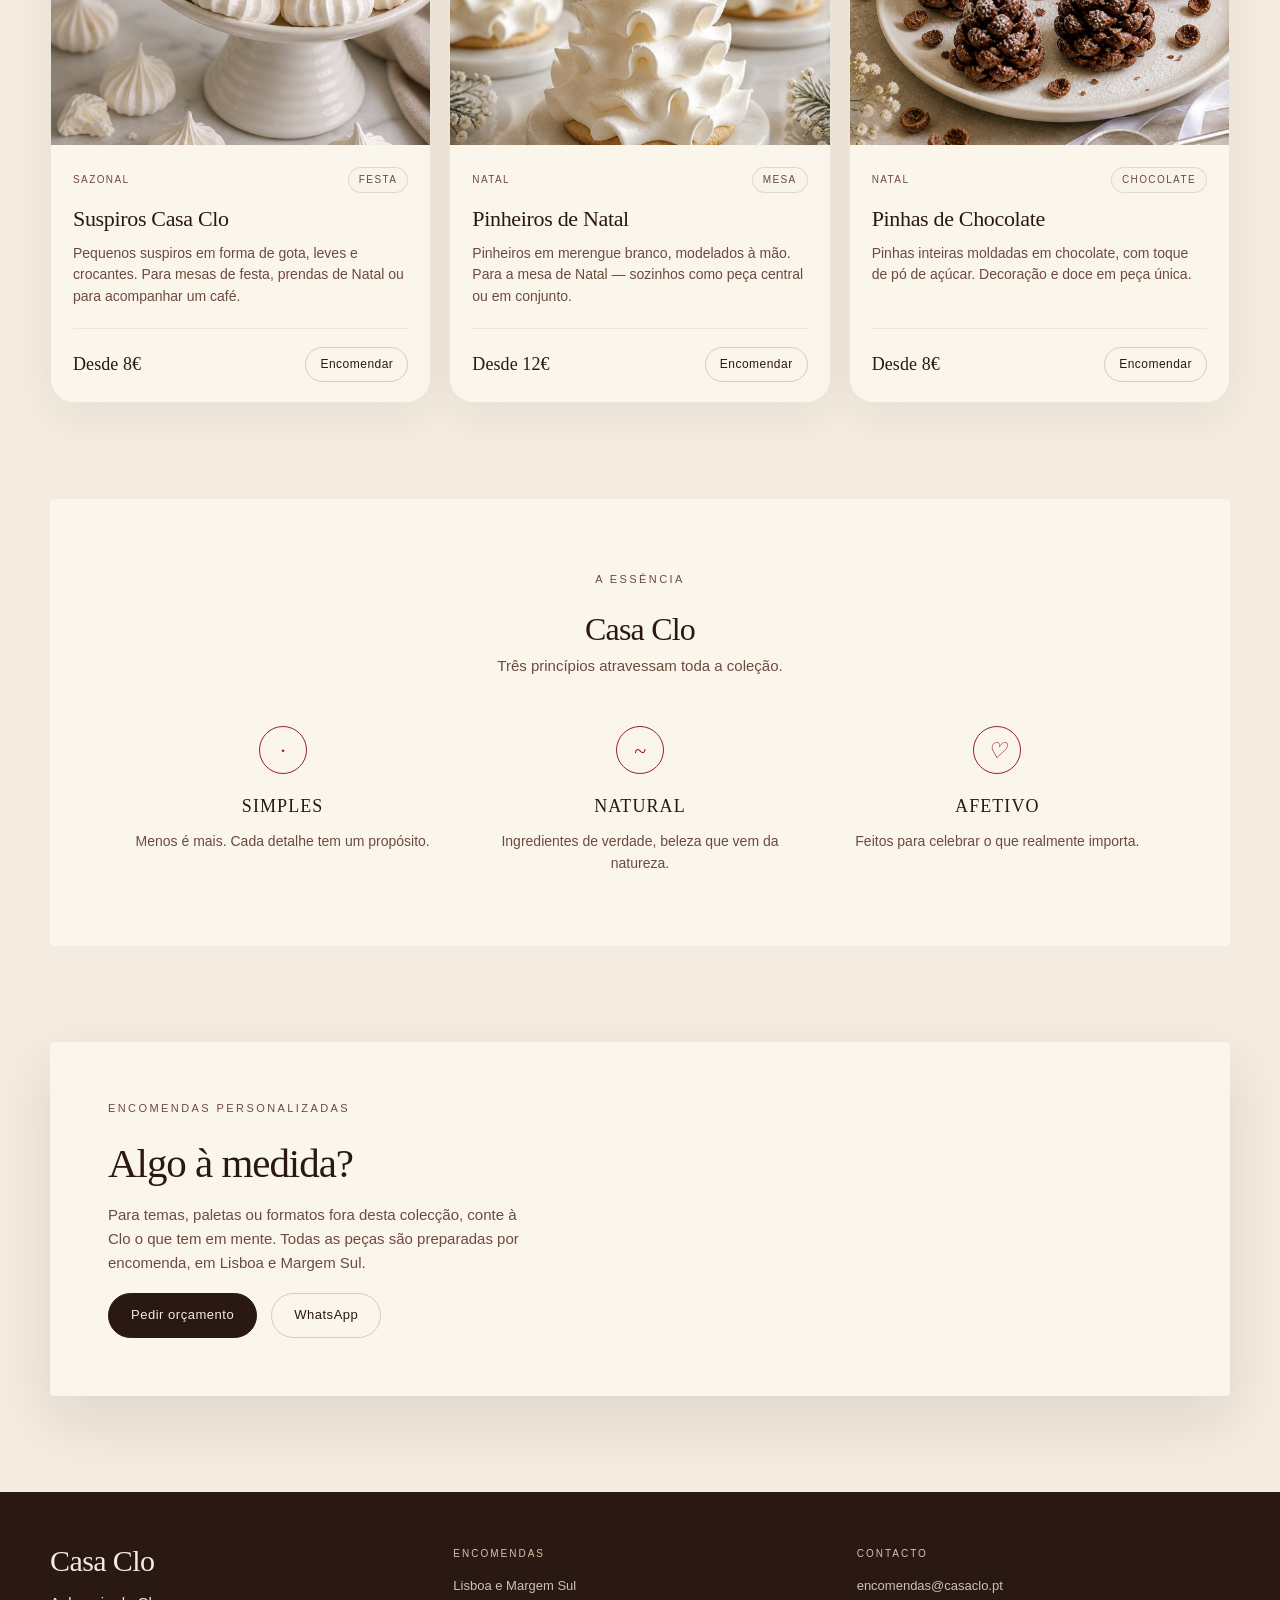
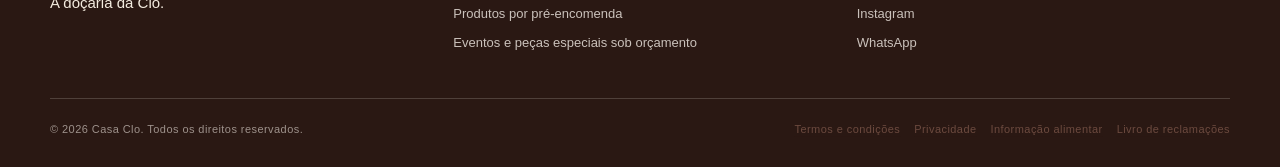
==== commit ede25945: "Add files via upload" ====
--- a/loja.html
+++ b/loja.html
@@ -453,7 +453,7 @@
 
 
             <article class="product-card">
-              <div class="product-image"><img src="images/bolo-casamento.jpg" alt="Bolo Branco Total — relevo floral em monocromia"></div>
+              <div class="product-image"><img src="images/bolo-branco-total.jpg" alt="Bolo Branco Total — relevo floral em monocromia"></div>
               <div class="product-body">
                 <div class="product-topline"><span>Cerimónia</span><span class="tag">Branco</span></div>
                 <h3>Bolo Branco Total</h3>
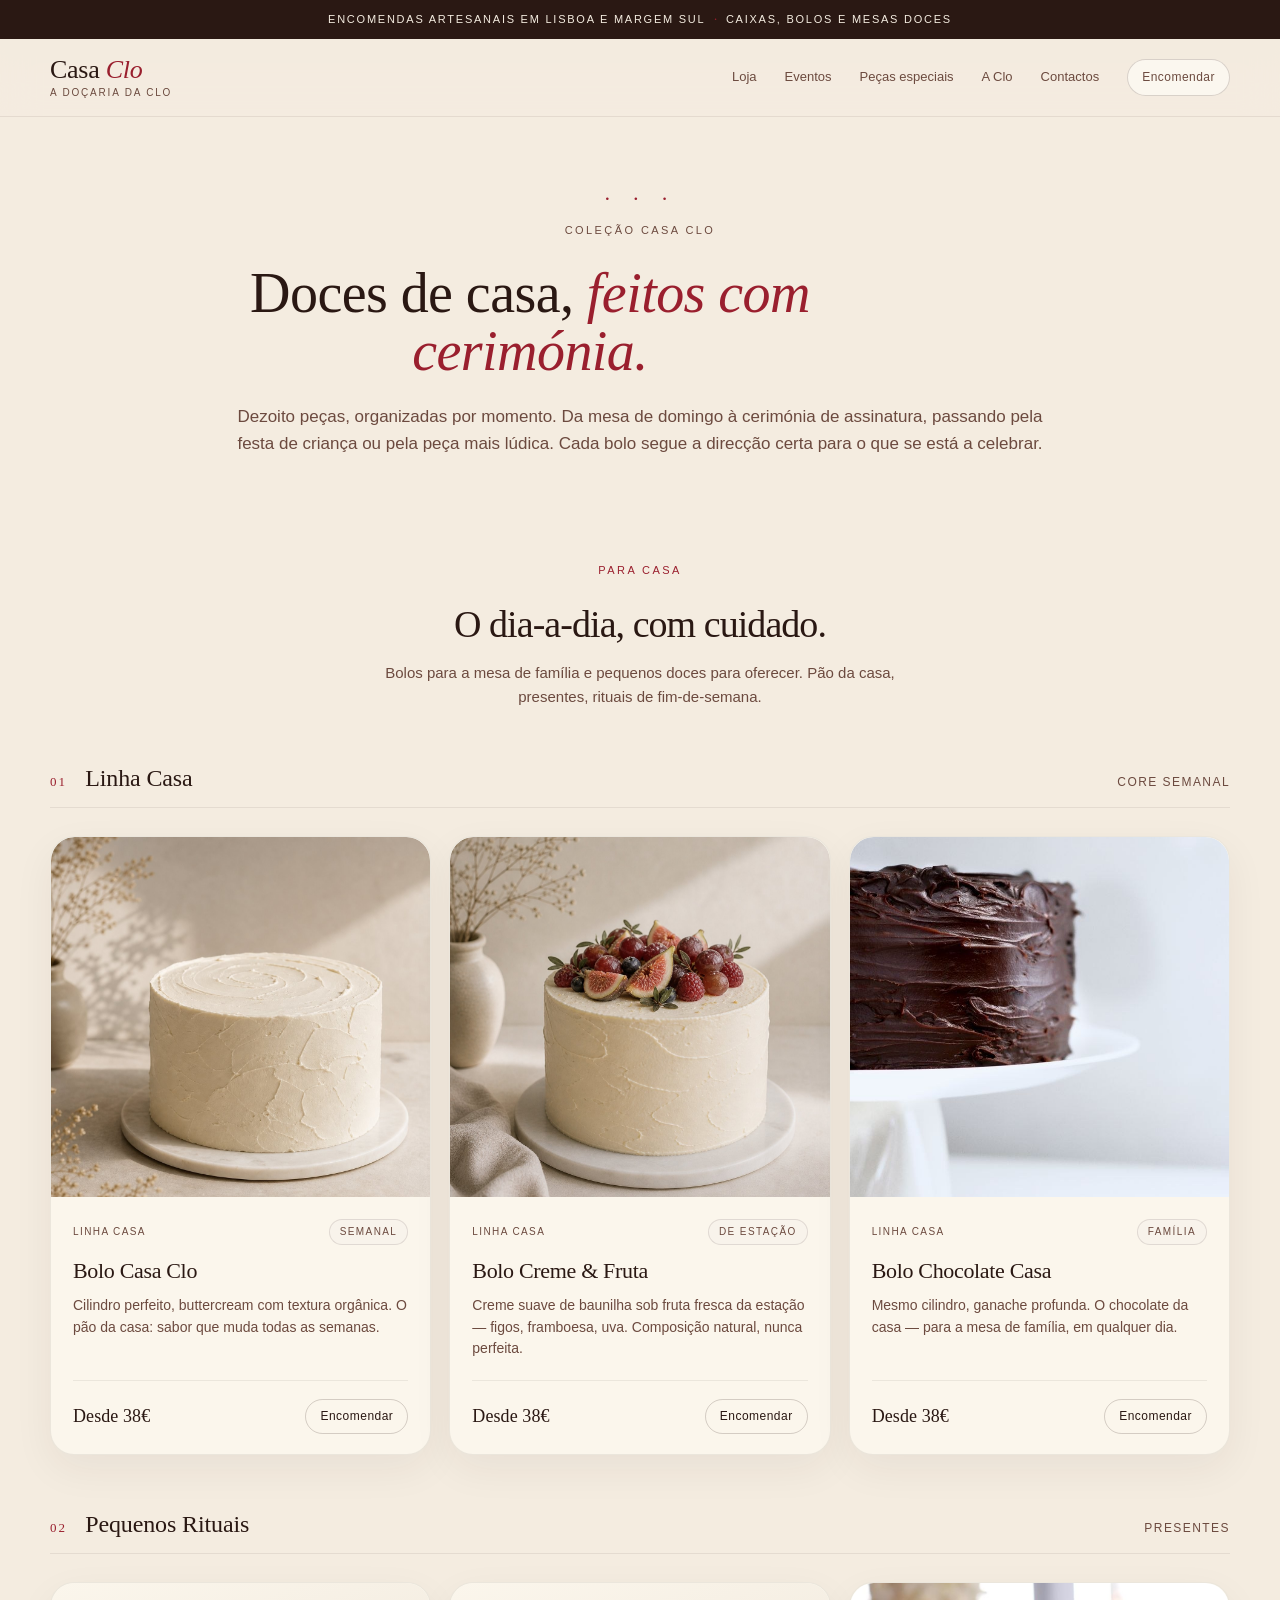
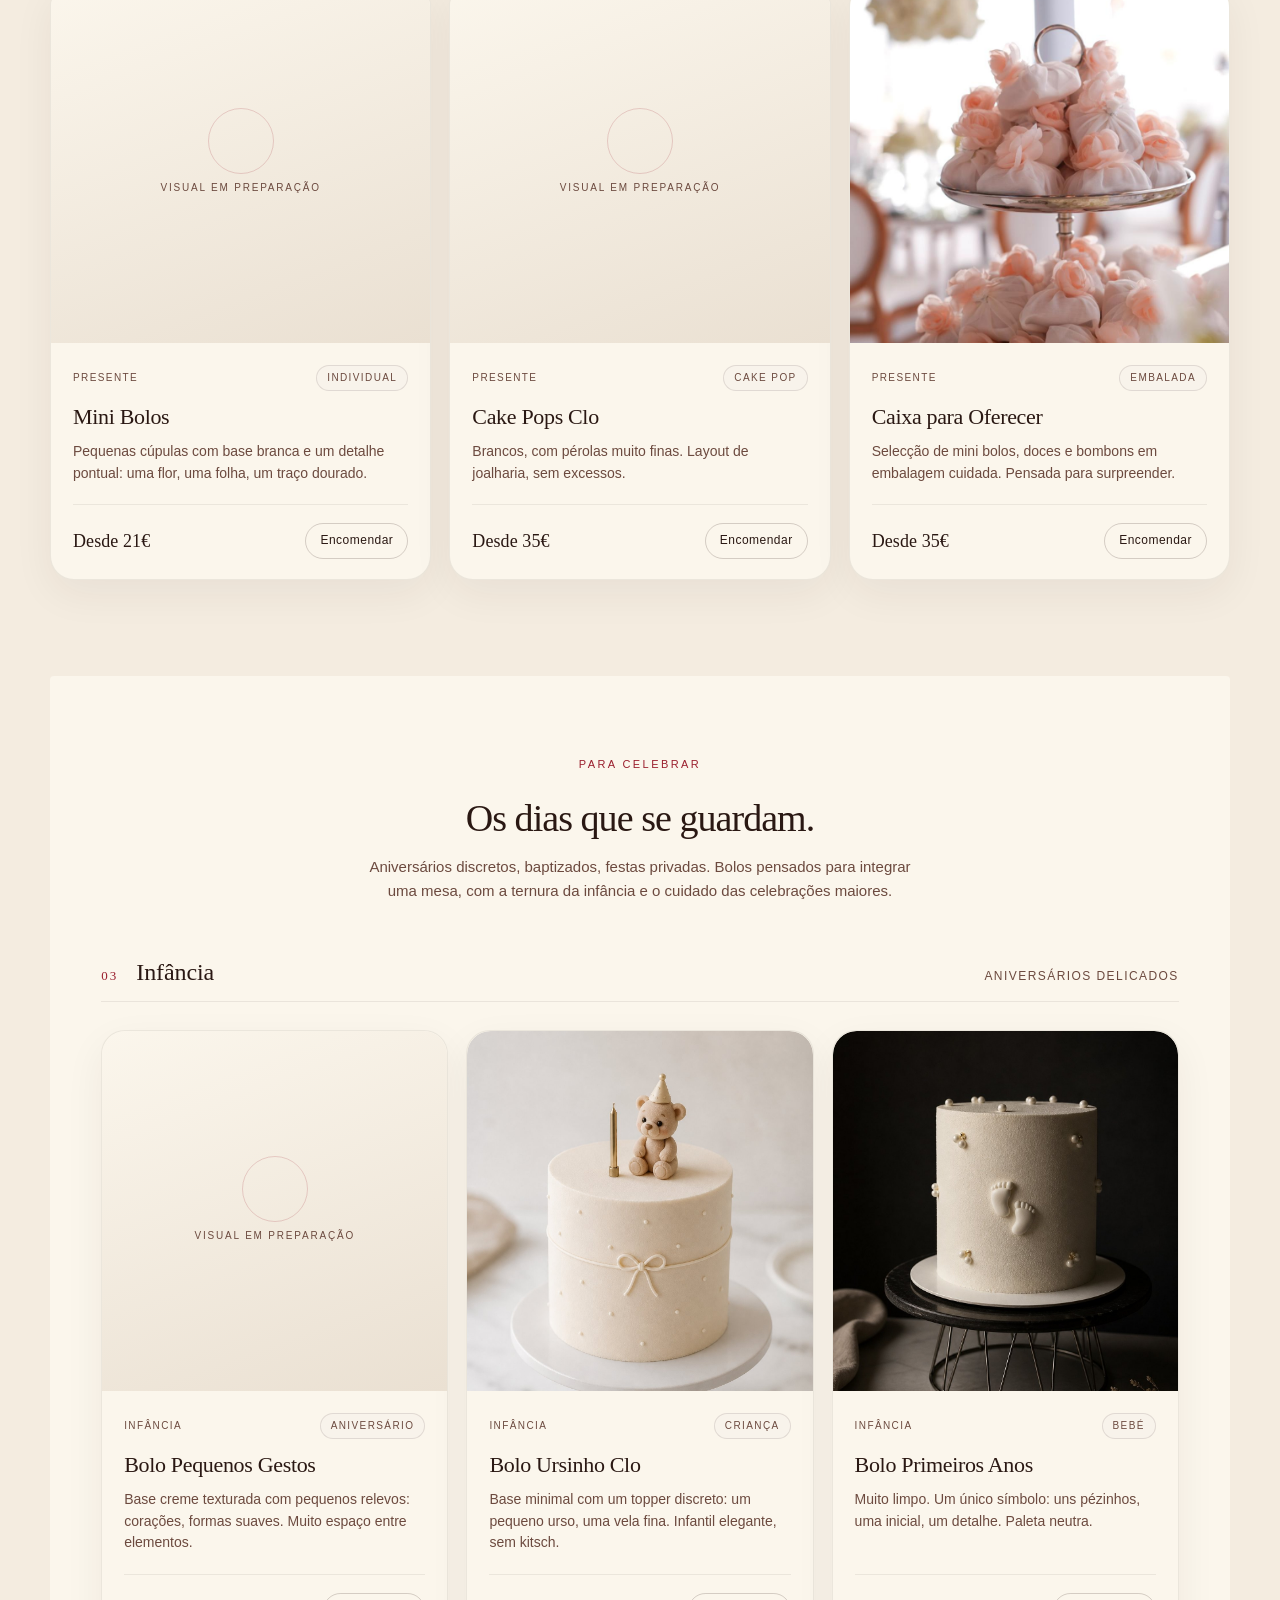
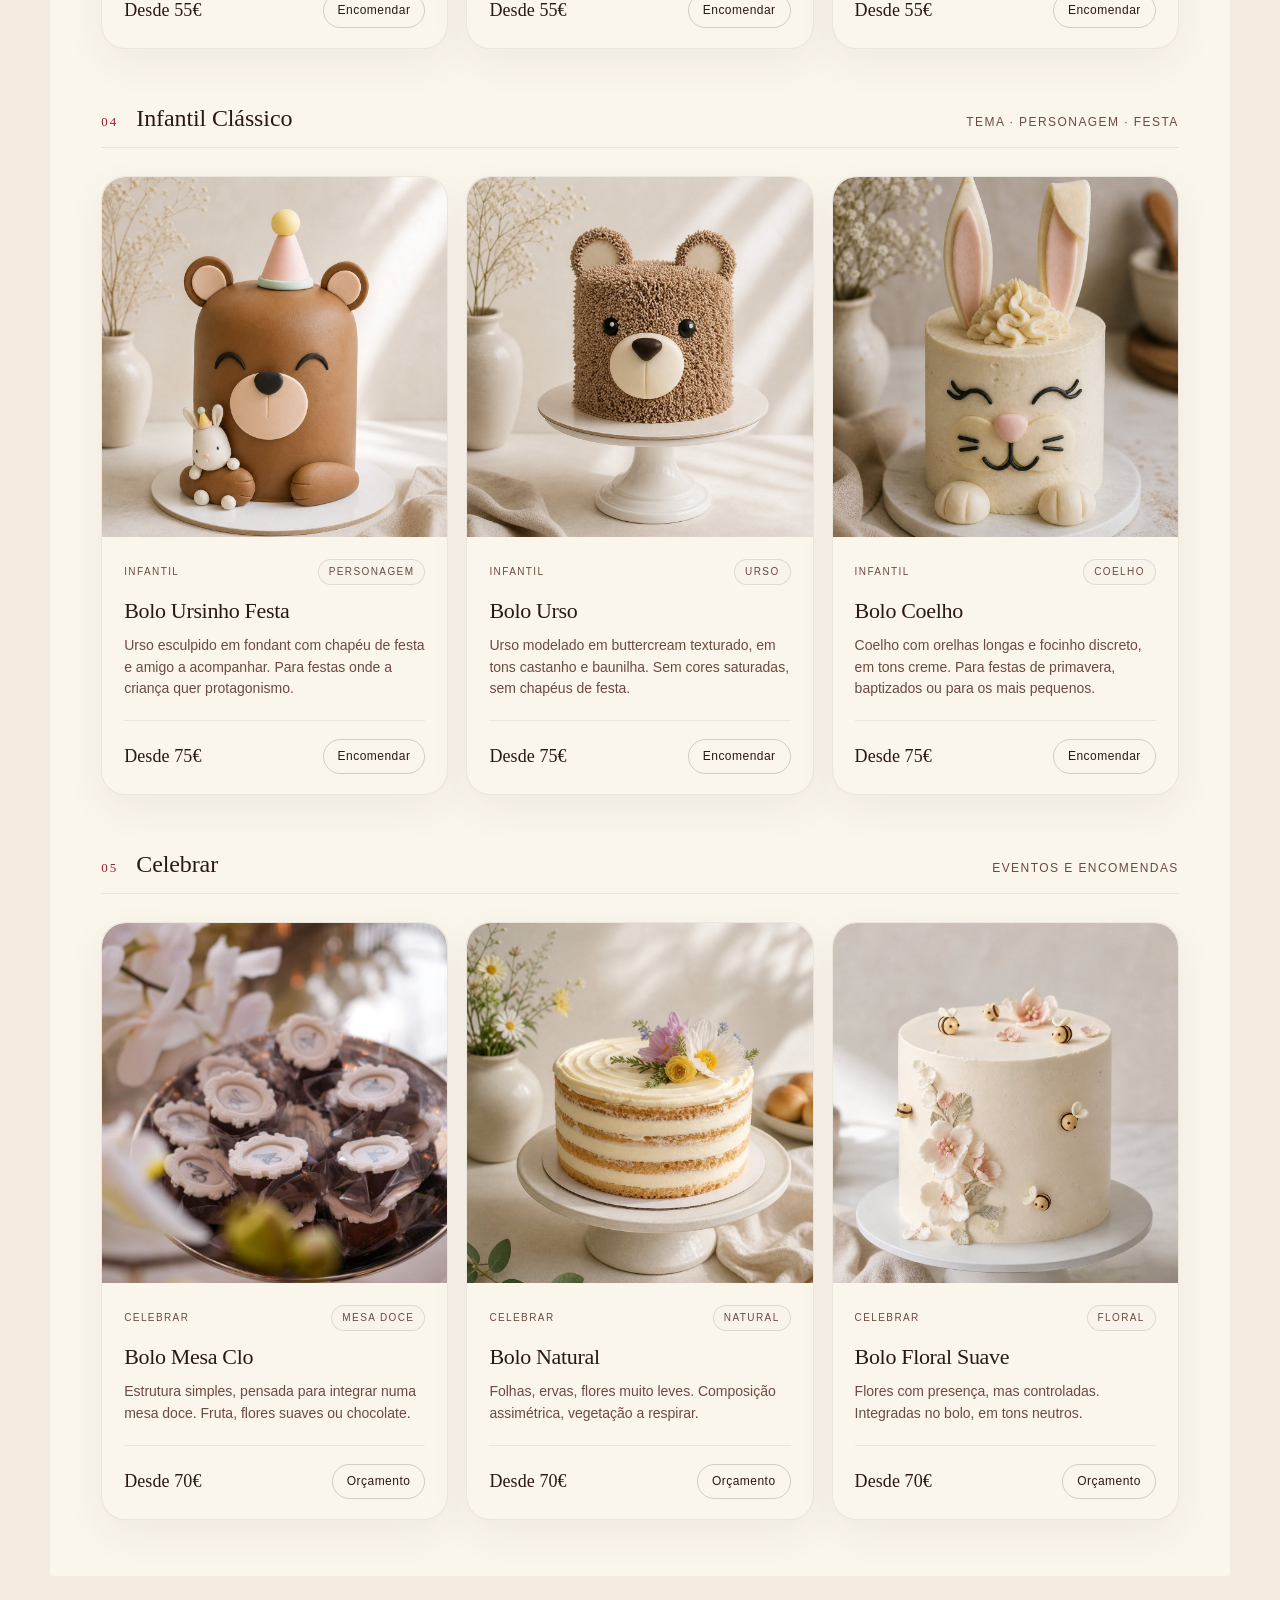
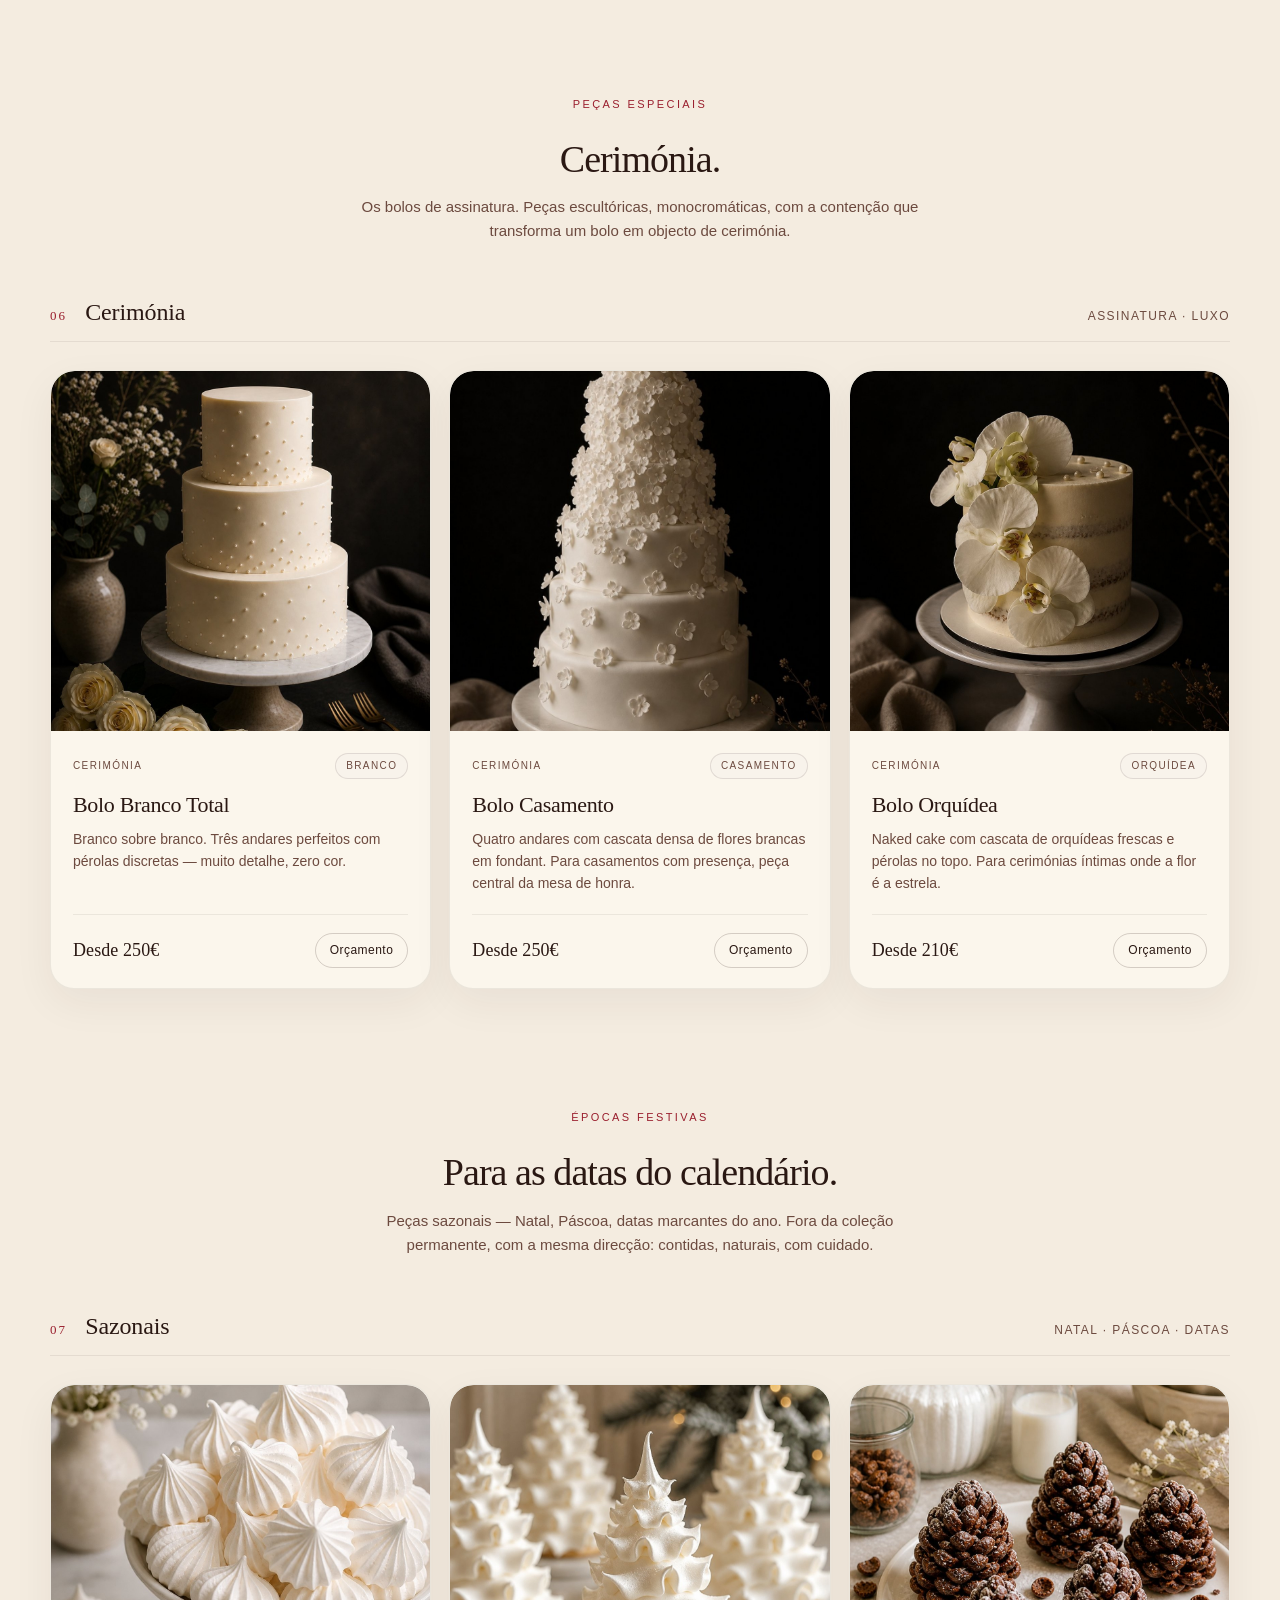
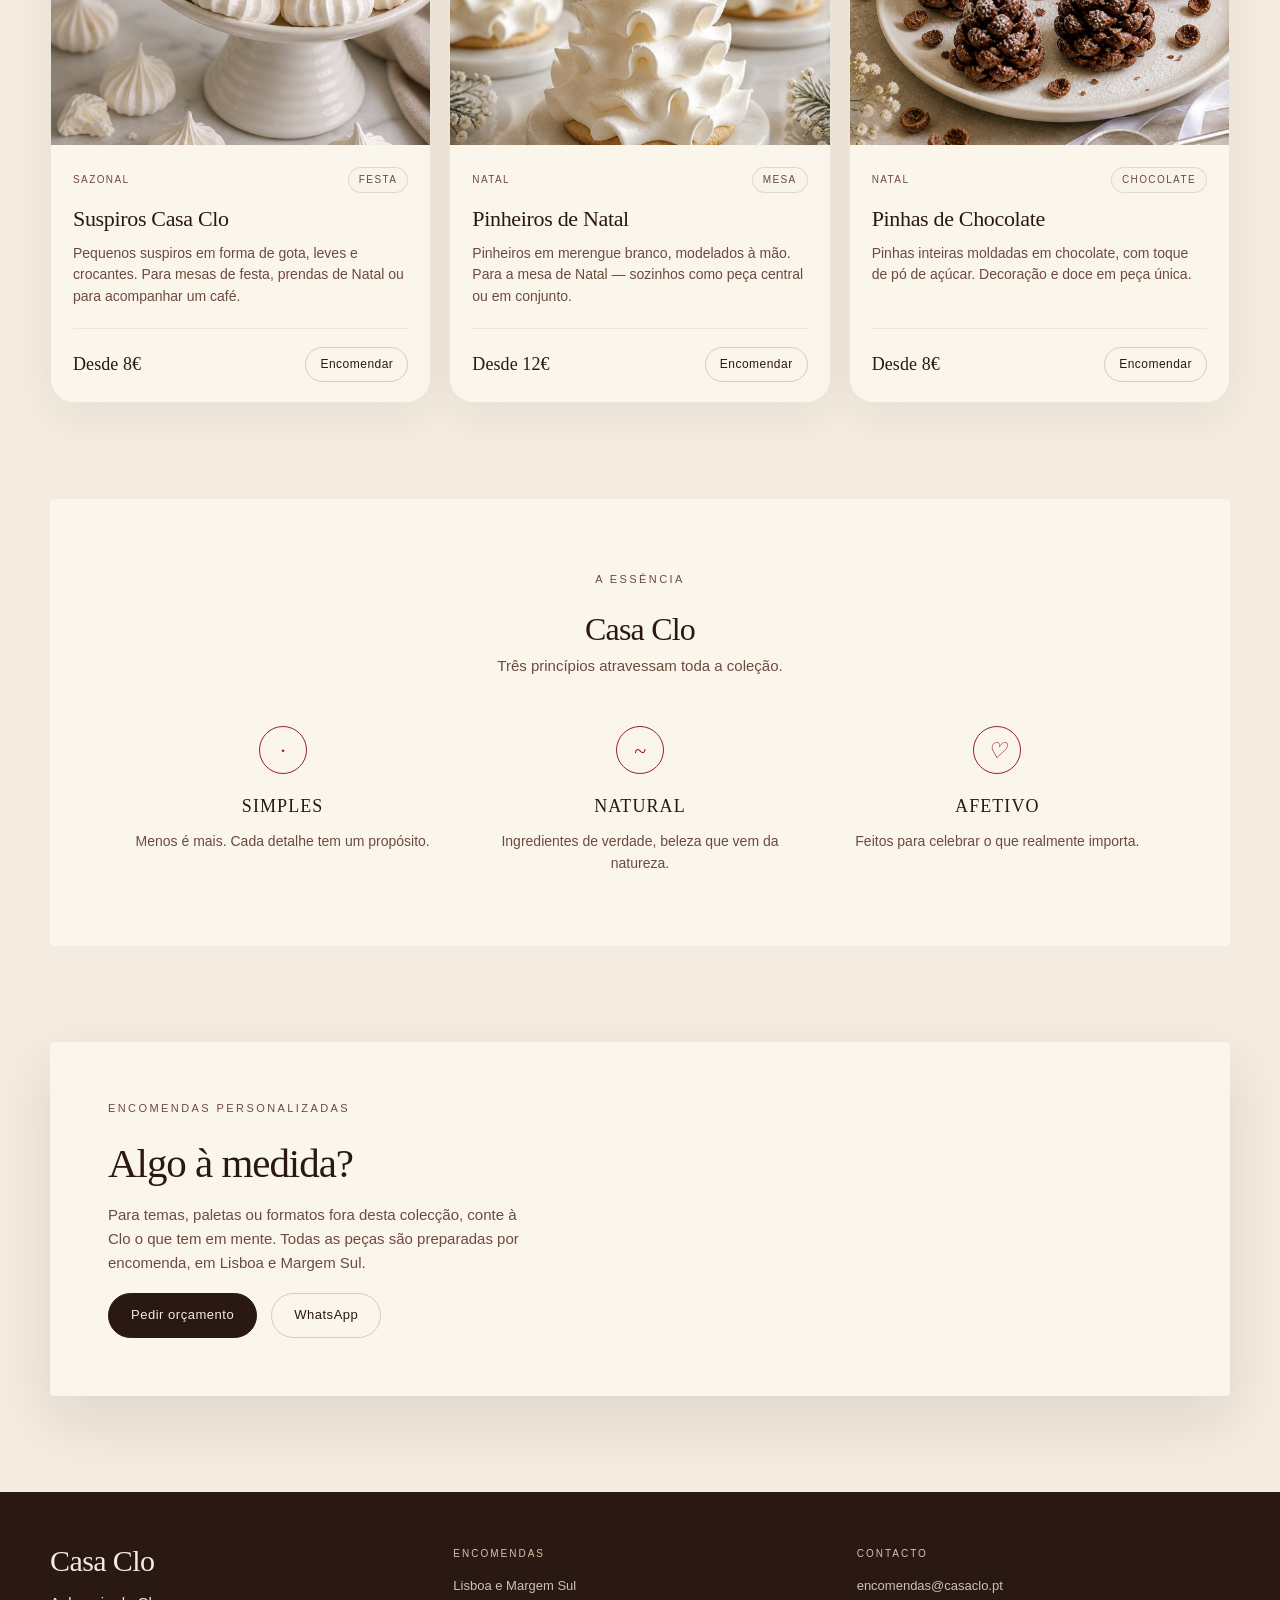
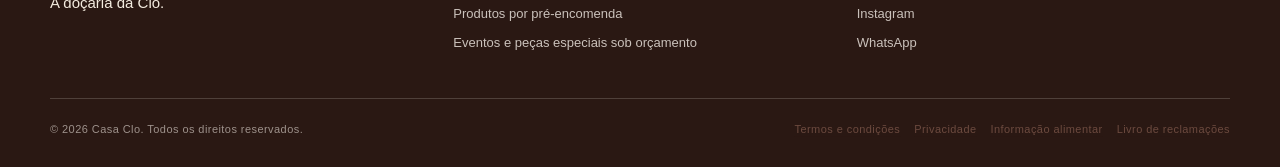
==== commit 5ecab493: "Add files via upload" ====
--- a/loja.html
+++ b/loja.html
@@ -453,11 +453,11 @@
 
 
             <article class="product-card">
-              <div class="product-image"><img src="images/bolo-branco-total.jpg" alt="Bolo Branco Total — relevo floral em monocromia"></div>
+              <div class="product-image"><img src="images/bolo-branco-total.jpg" alt="Bolo Branco Total — três andares com pérolas discretas em monocromia"></div>
               <div class="product-body">
                 <div class="product-topline"><span>Cerimónia</span><span class="tag">Branco</span></div>
                 <h3>Bolo Branco Total</h3>
-                <p>Branco sobre branco. Relevos florais, padrões, texturas — muito detalhe, zero cor.</p>
+                <p>Branco sobre branco. Três andares perfeitos com pérolas discretas — muito detalhe, zero cor.</p>
                 <div class="product-meta"><span class="price">Desde 250€</span><a class="mini-button" href="index.html#contactos">Orçamento</a></div>
               </div>
             </article>
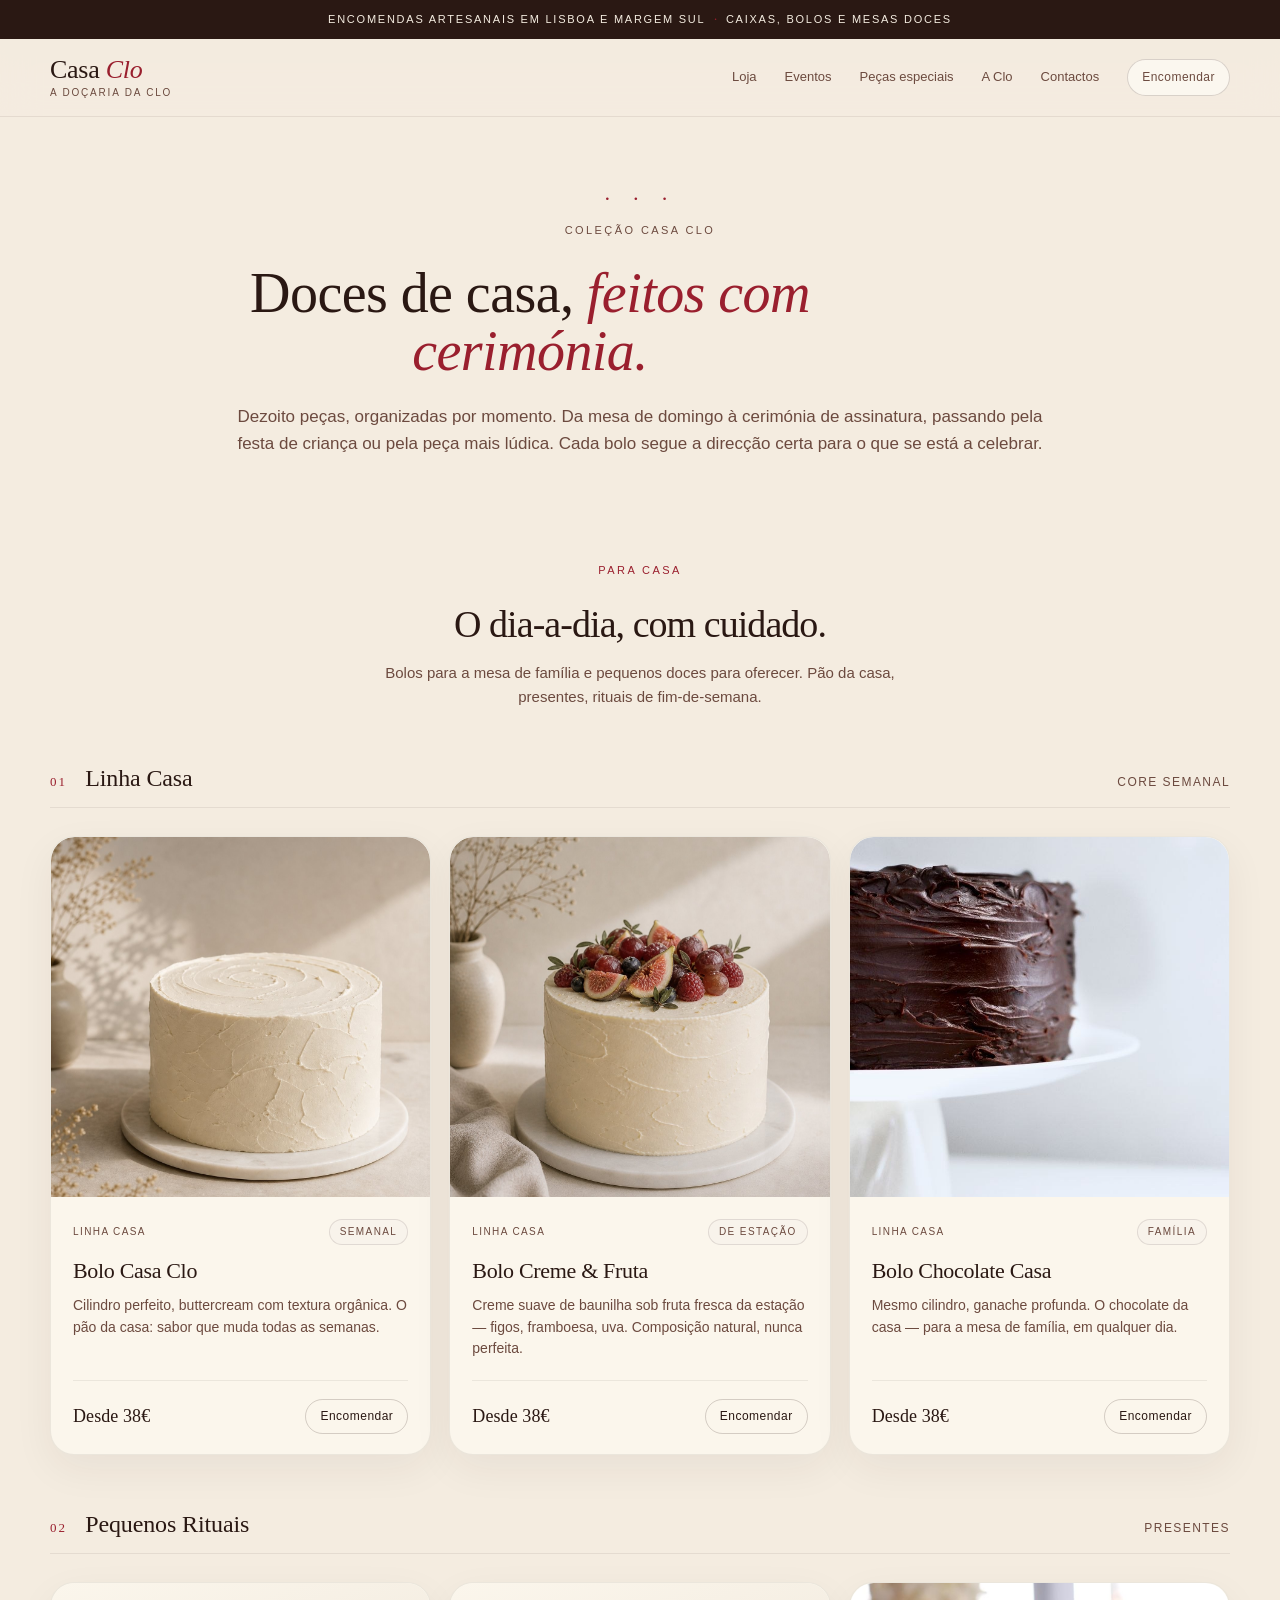
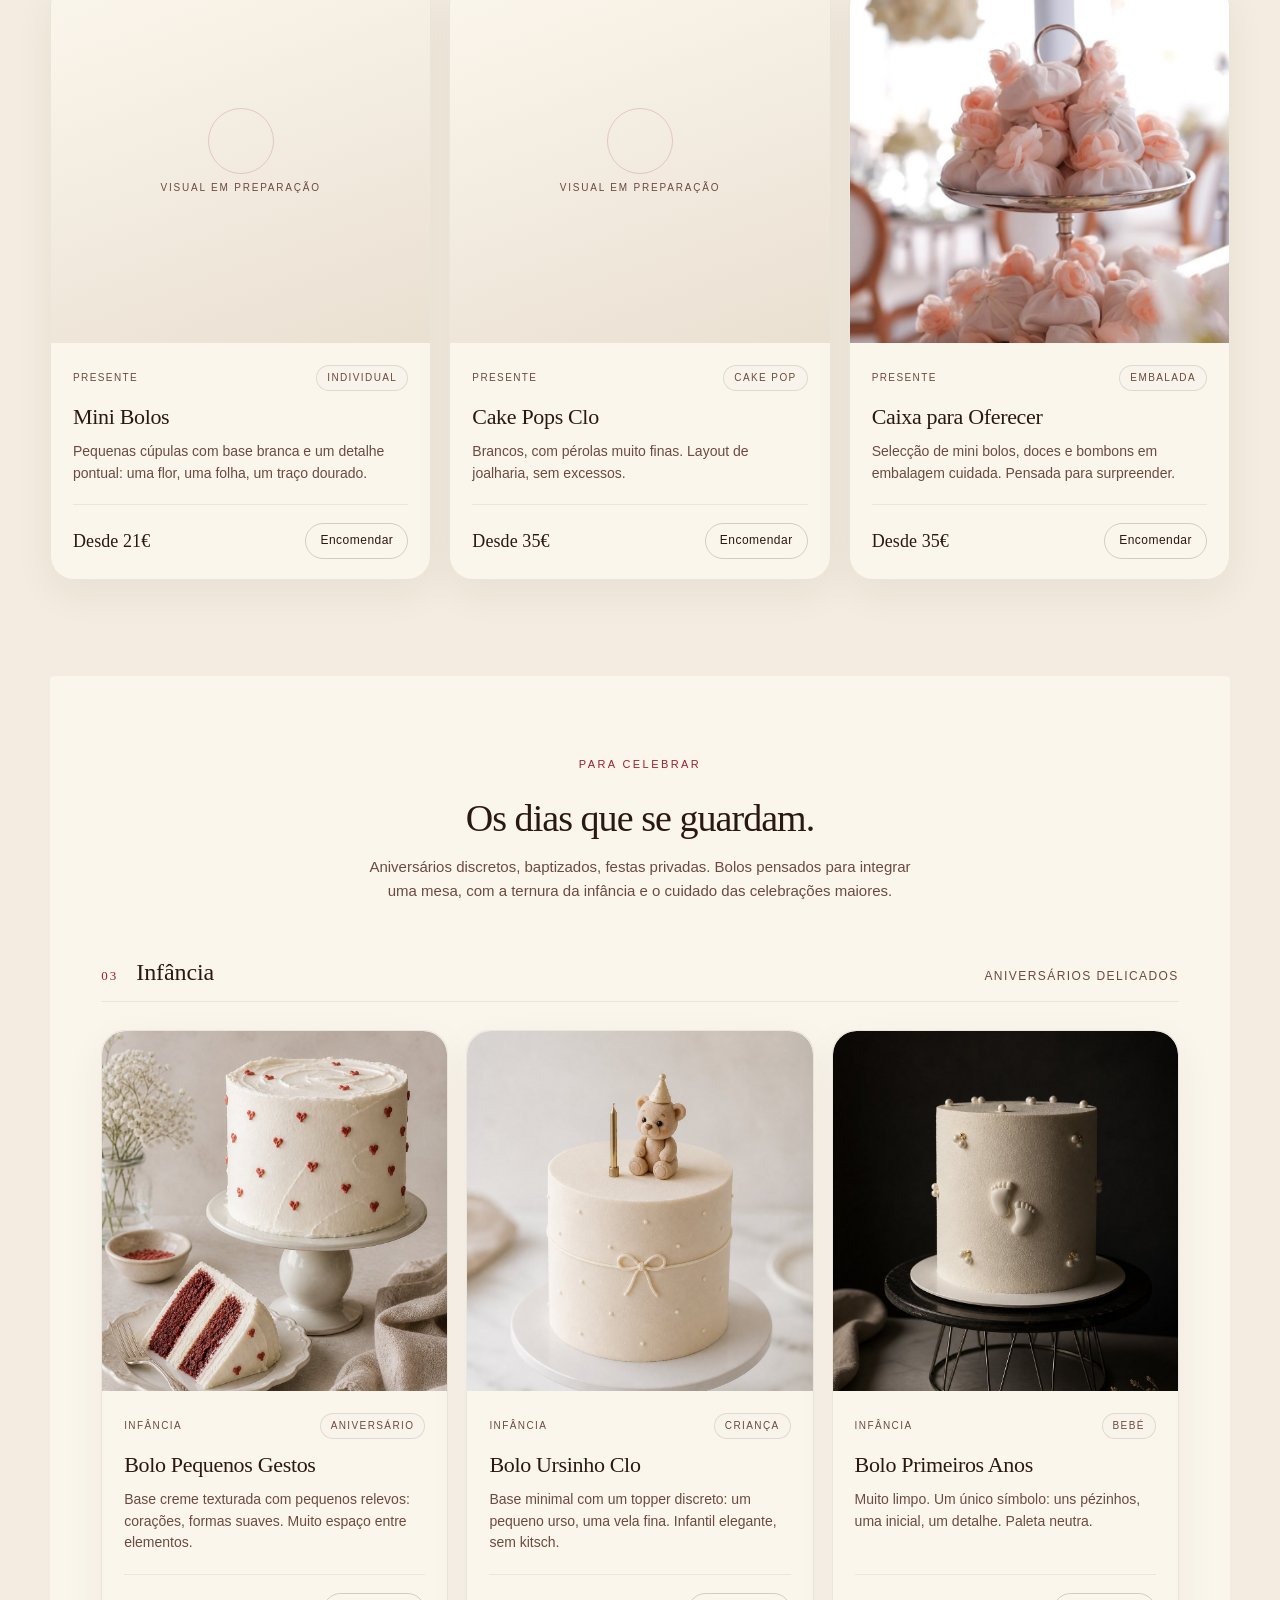
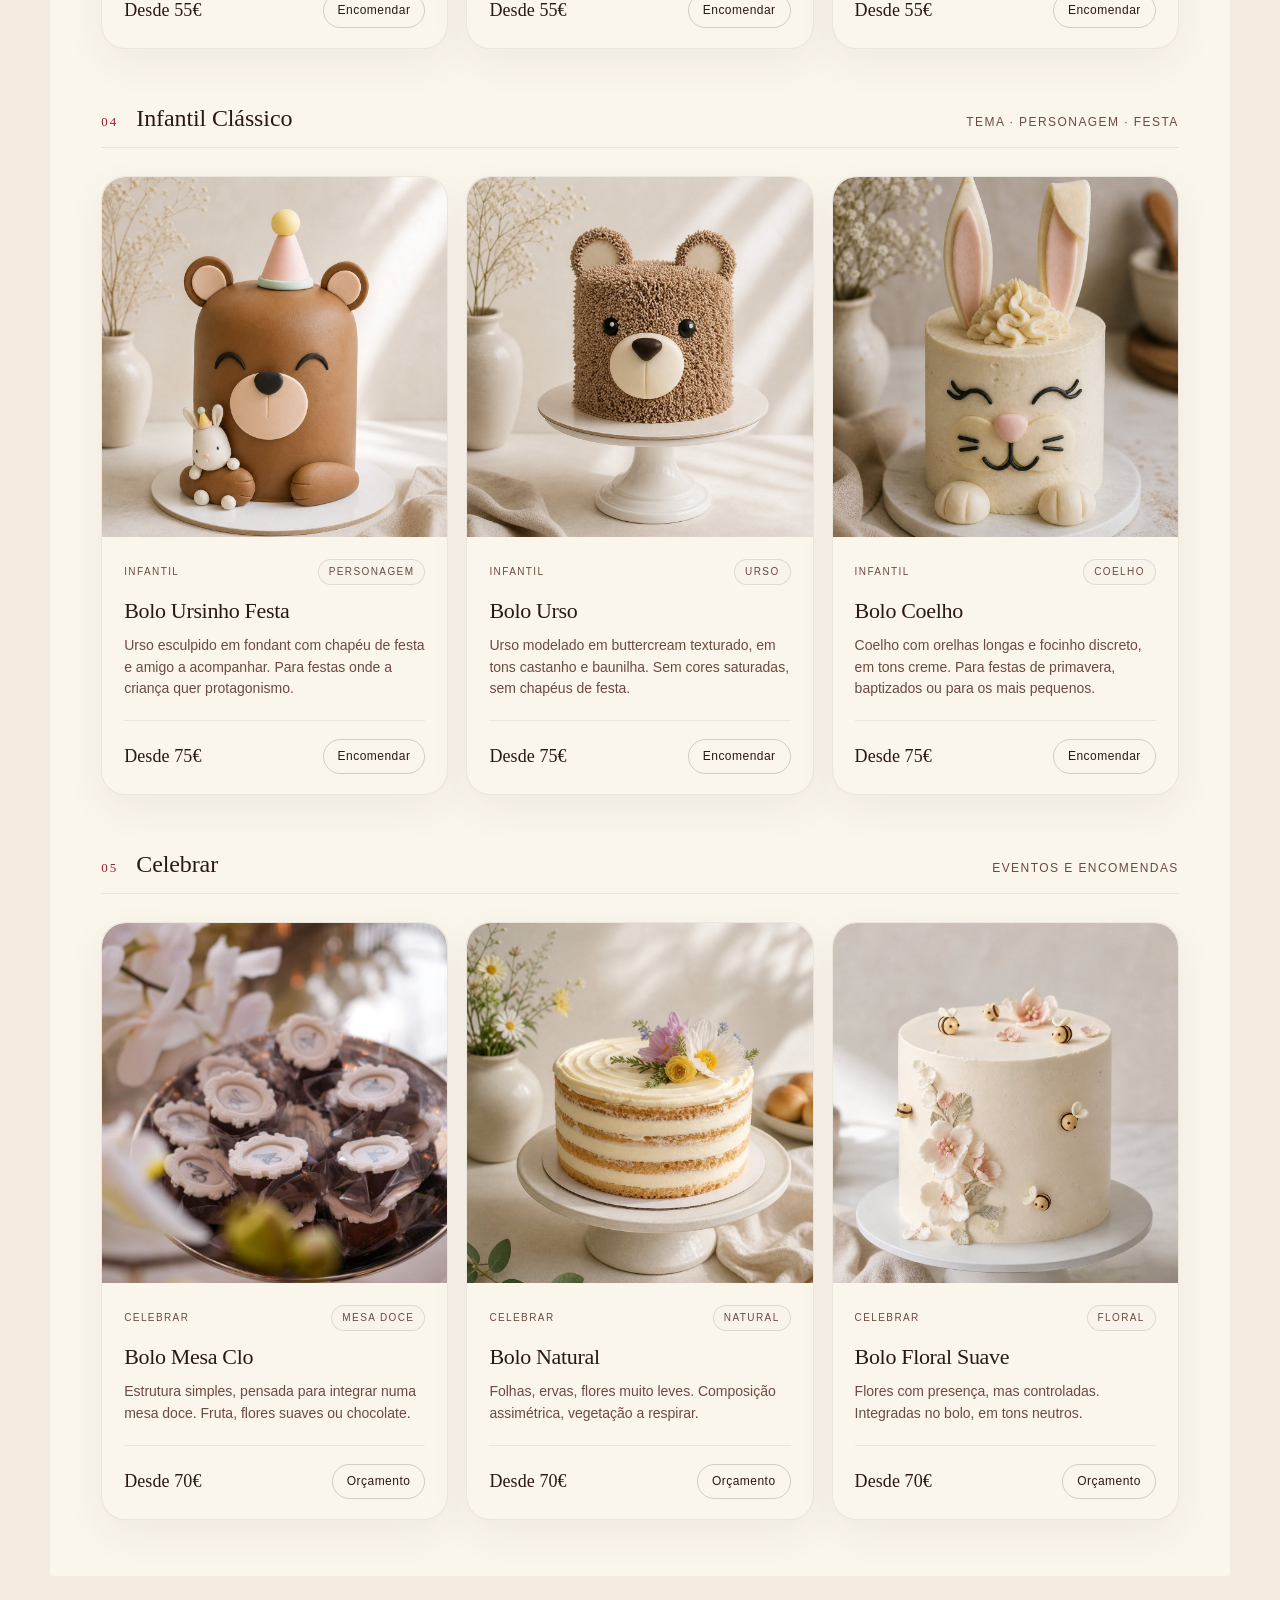
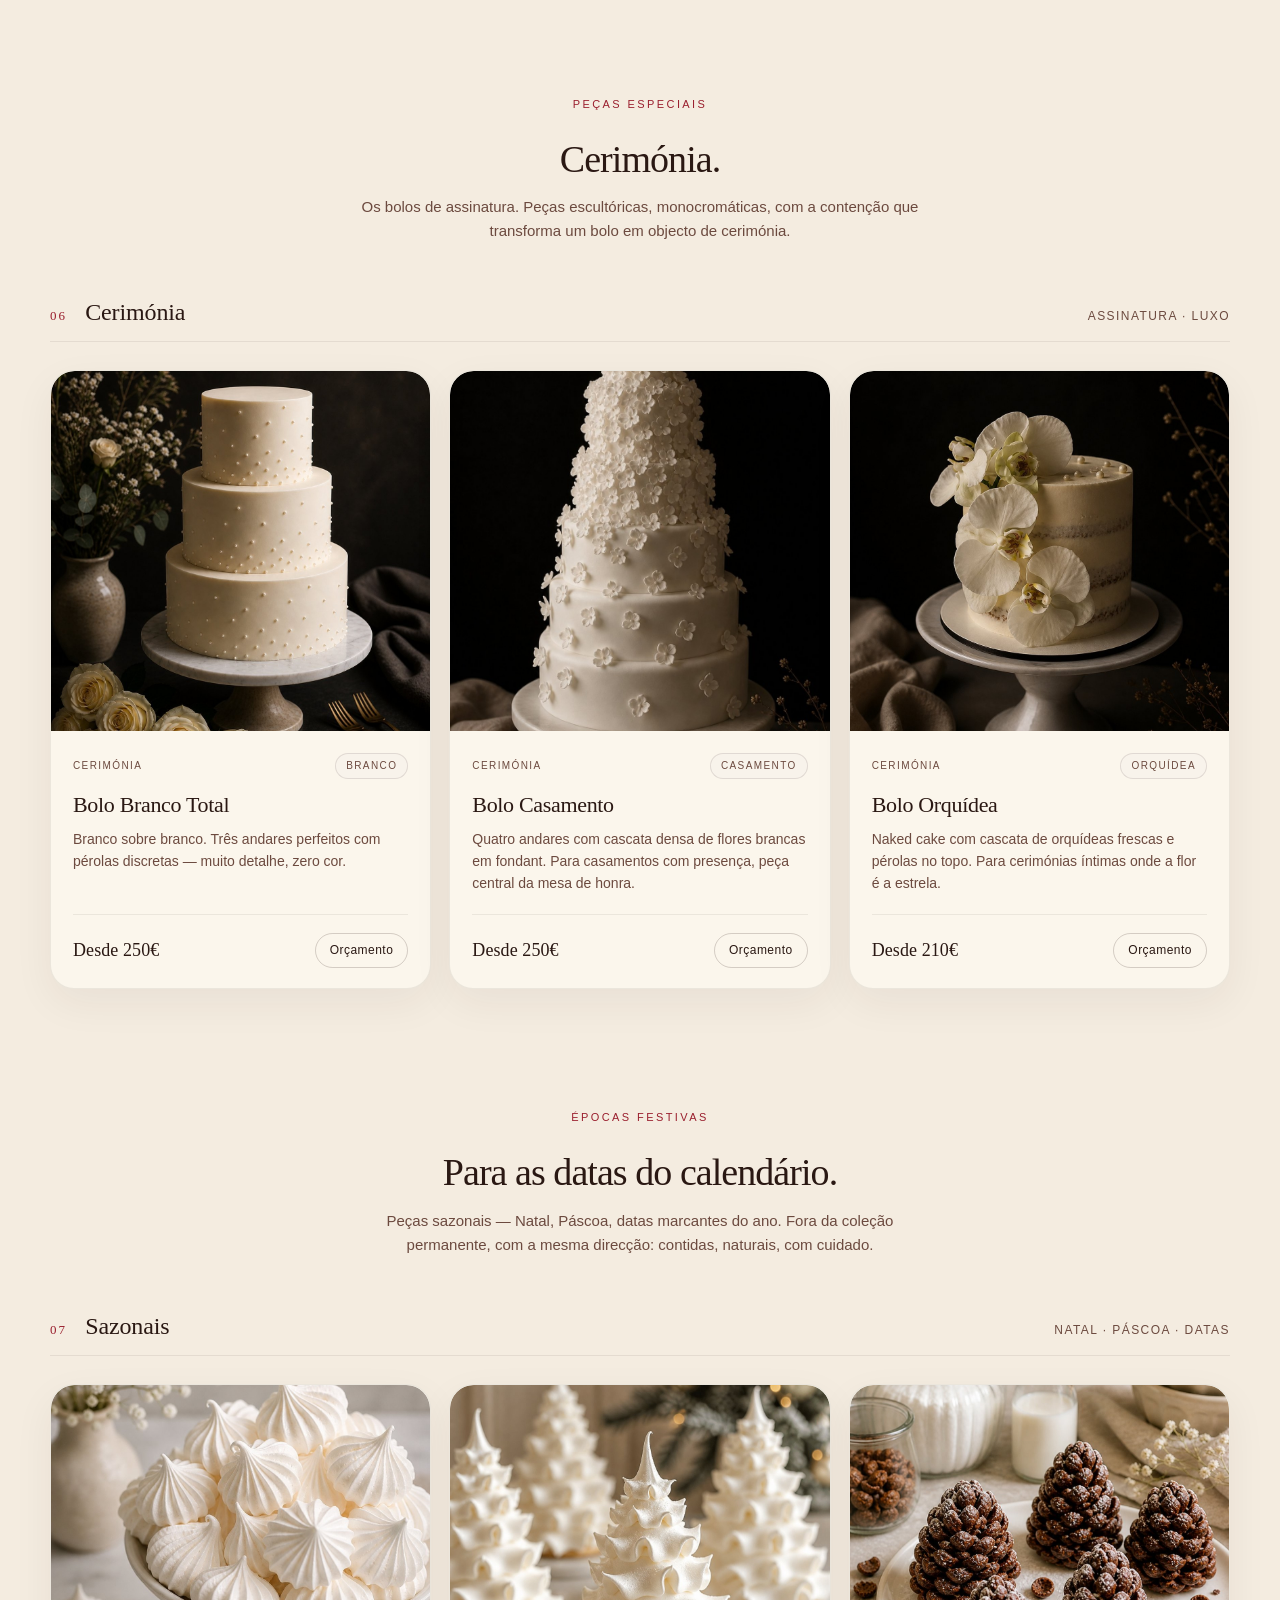
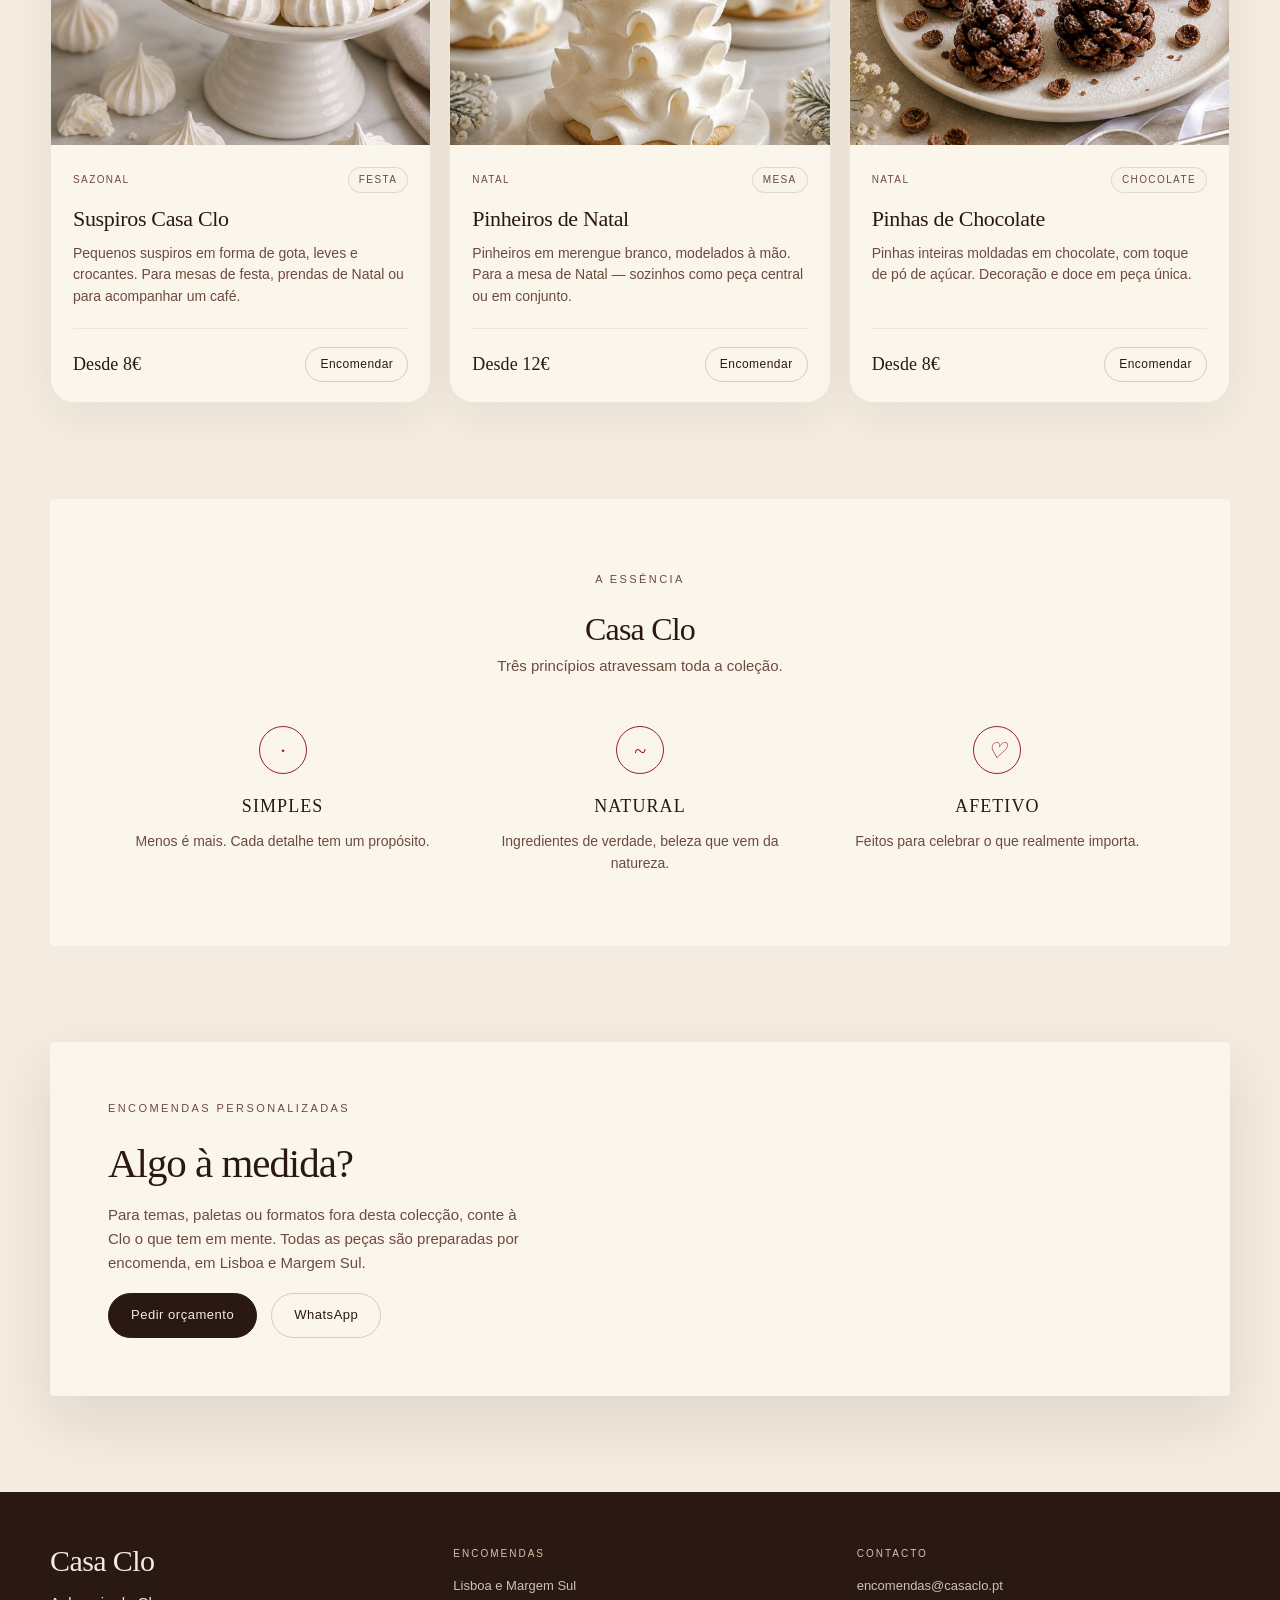
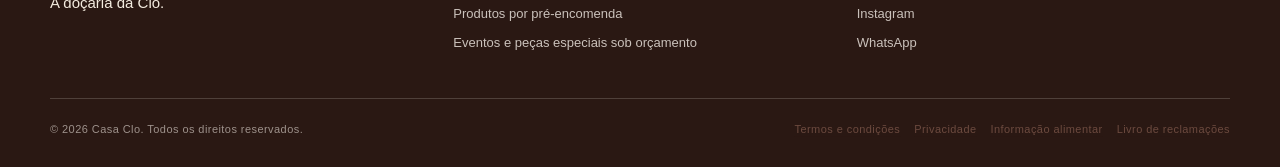
==== commit 64a58553: "Add files via upload" ====
--- a/loja.html
+++ b/loja.html
@@ -249,7 +249,7 @@
 
 
             <article class="product-card">
-              <div class="product-image"><img src="images/bolo-chocolate-casa.jpg" alt="Bolo Chocolate Casa — cilindro com ganache rica e textura orgânica"></div>
+              <div class="product-image"><img src="images/bolo-chocolate.jpg" alt="Bolo Chocolate Casa — cilindro com ganache rica e textura orgânica"></div>
               <div class="product-body">
                 <div class="product-topline"><span>Linha Casa</span><span class="tag">Família</span></div>
                 <h3>Bolo Chocolate Casa</h3>
@@ -321,7 +321,7 @@
           <div class="product-grid">
 
             <article class="product-card">
-              <div class="product-image placeholder"><span>Visual em preparação</span></div>
+              <div class="product-image"><img src="images/bolo-pequenos-gestos.jpg" alt="Bolo Pequenos Gestos — base creme com pequenos corações cherry"></div>
               <div class="product-body">
                 <div class="product-topline"><span>Infância</span><span class="tag">Aniversário</span></div>
                 <h3>Bolo Pequenos Gestos</h3>
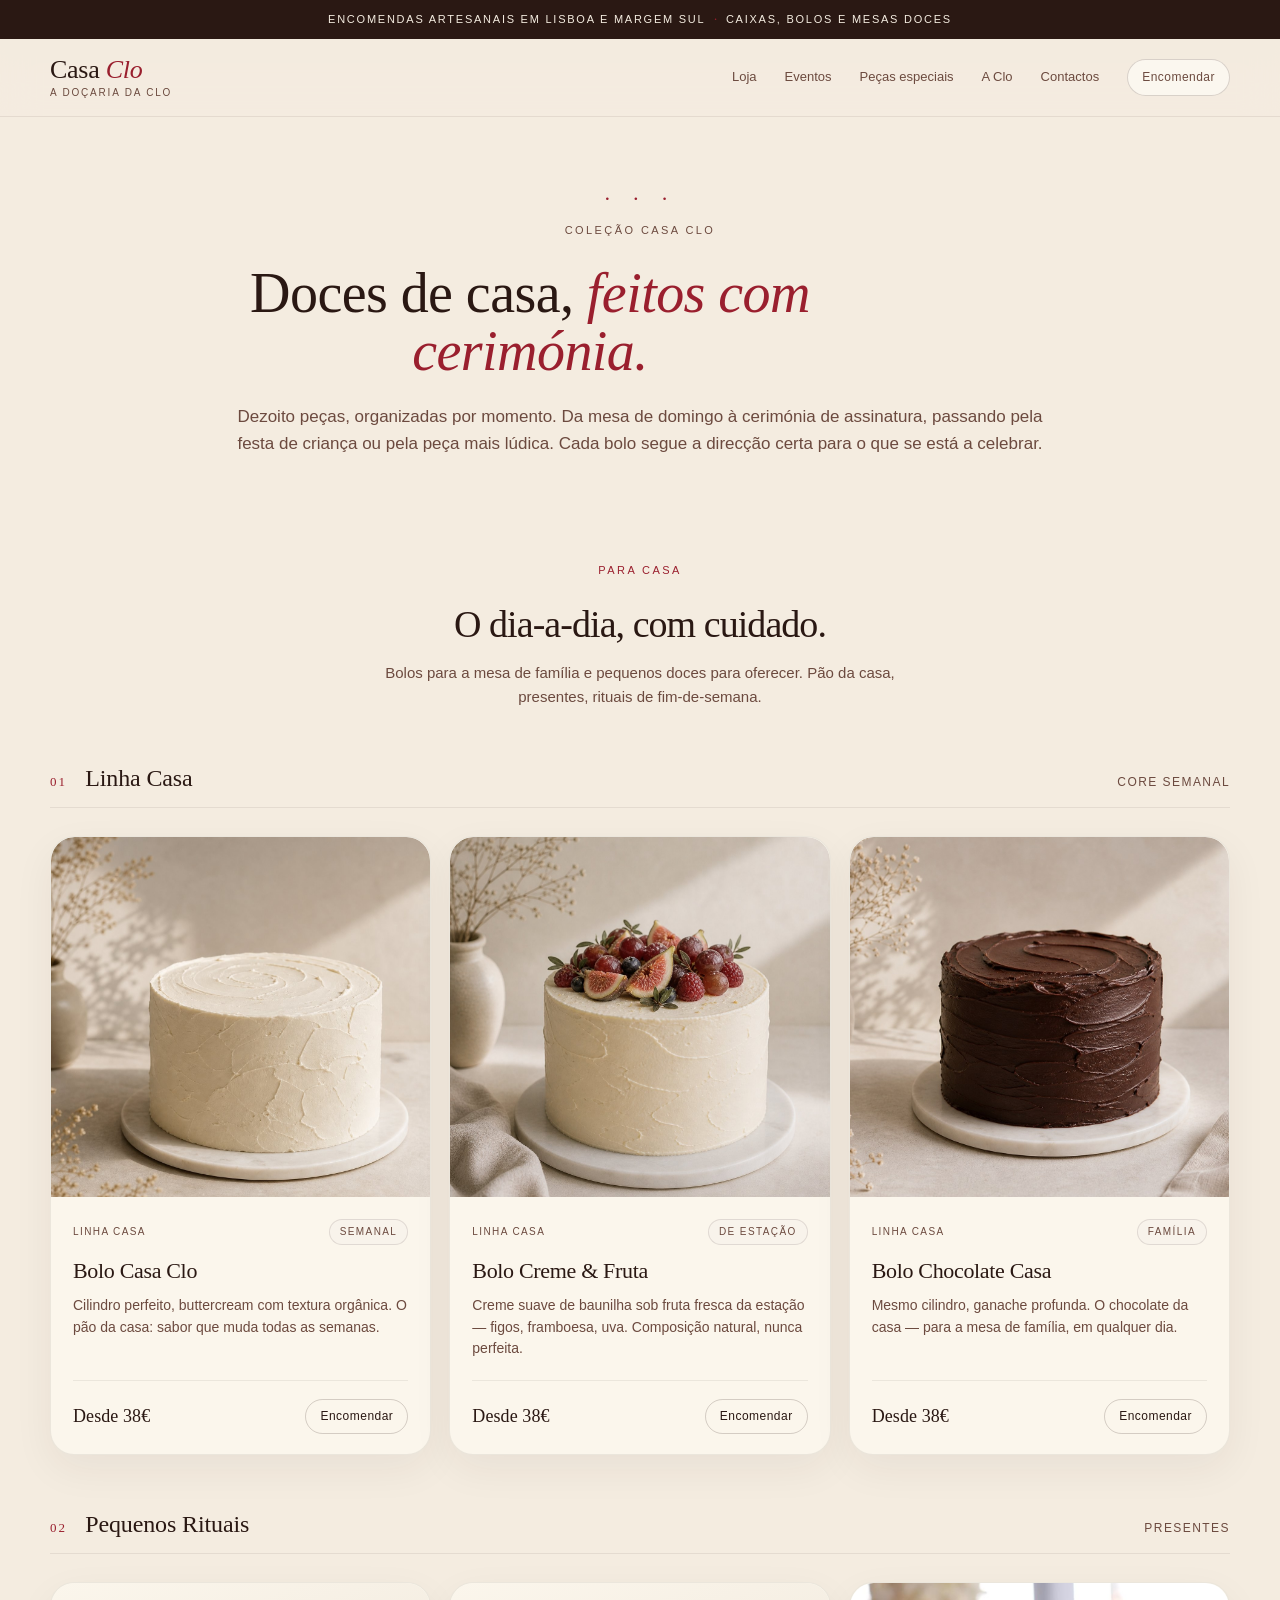
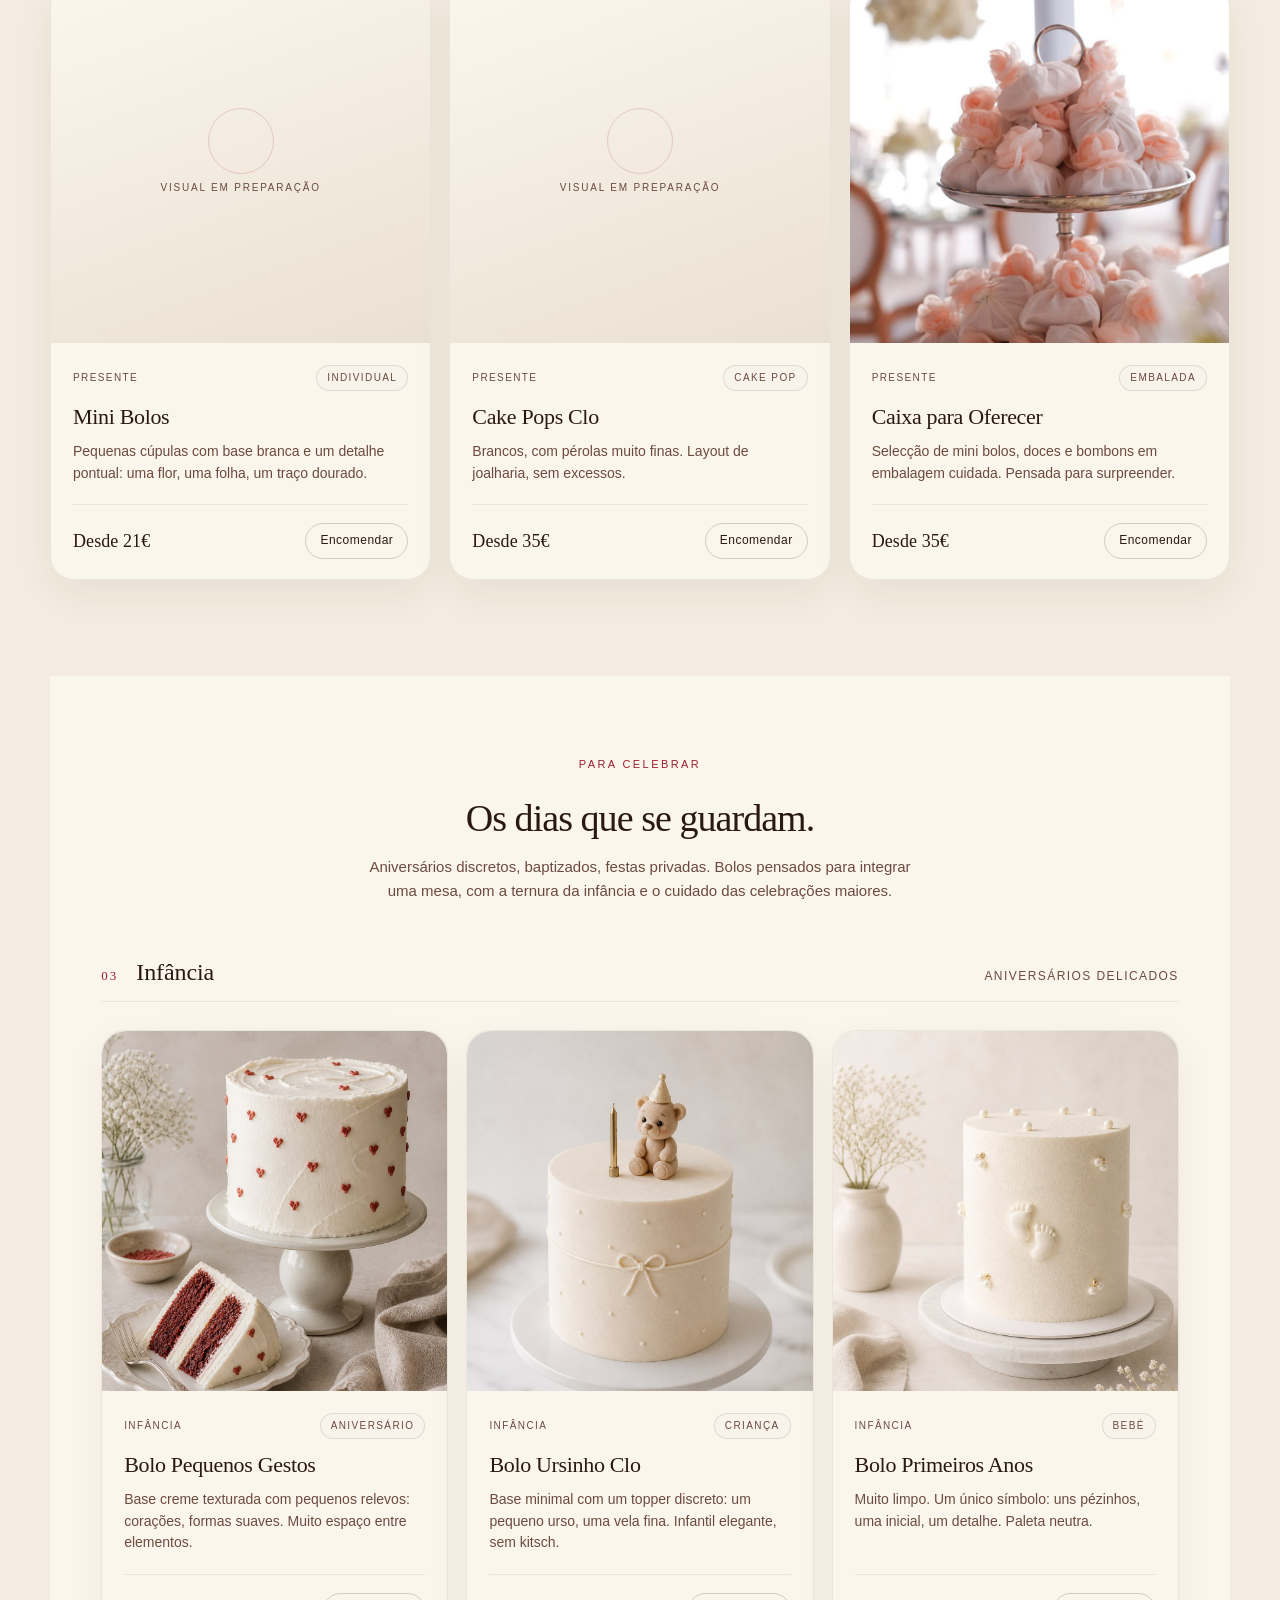
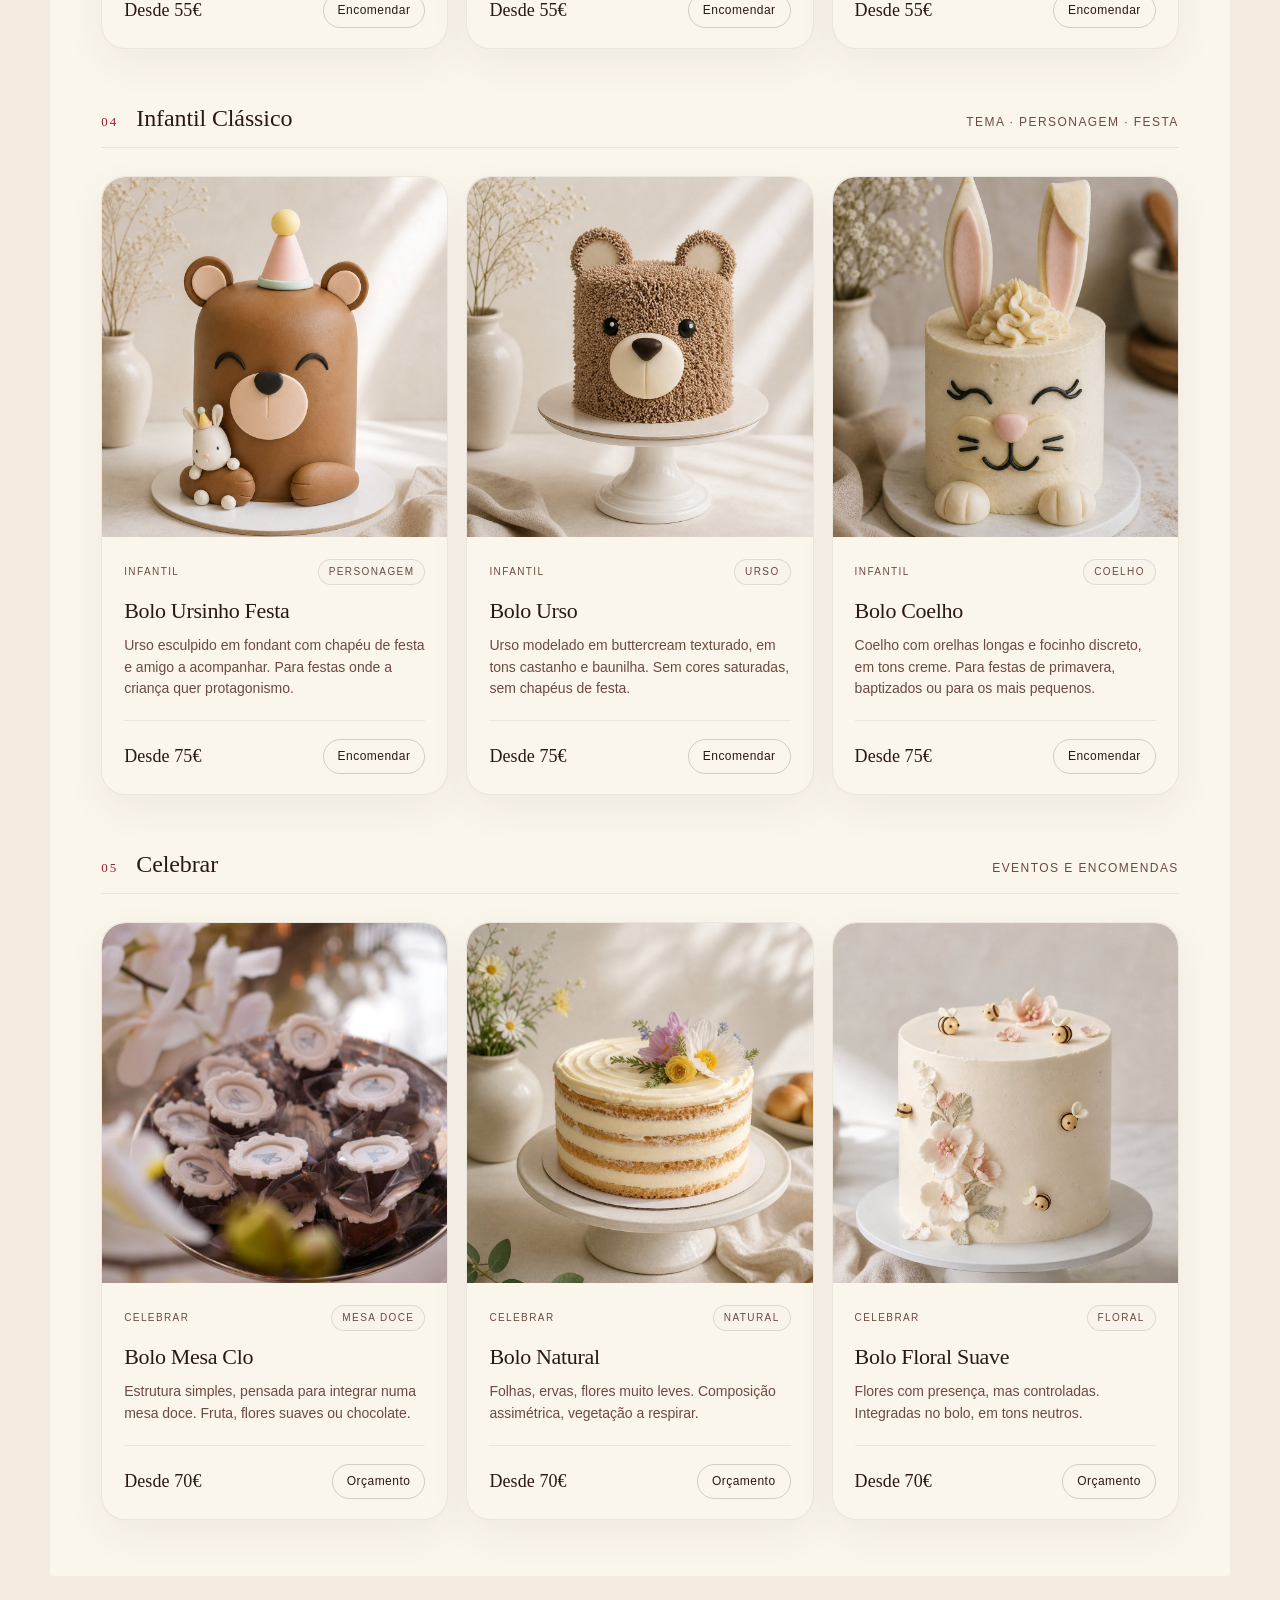
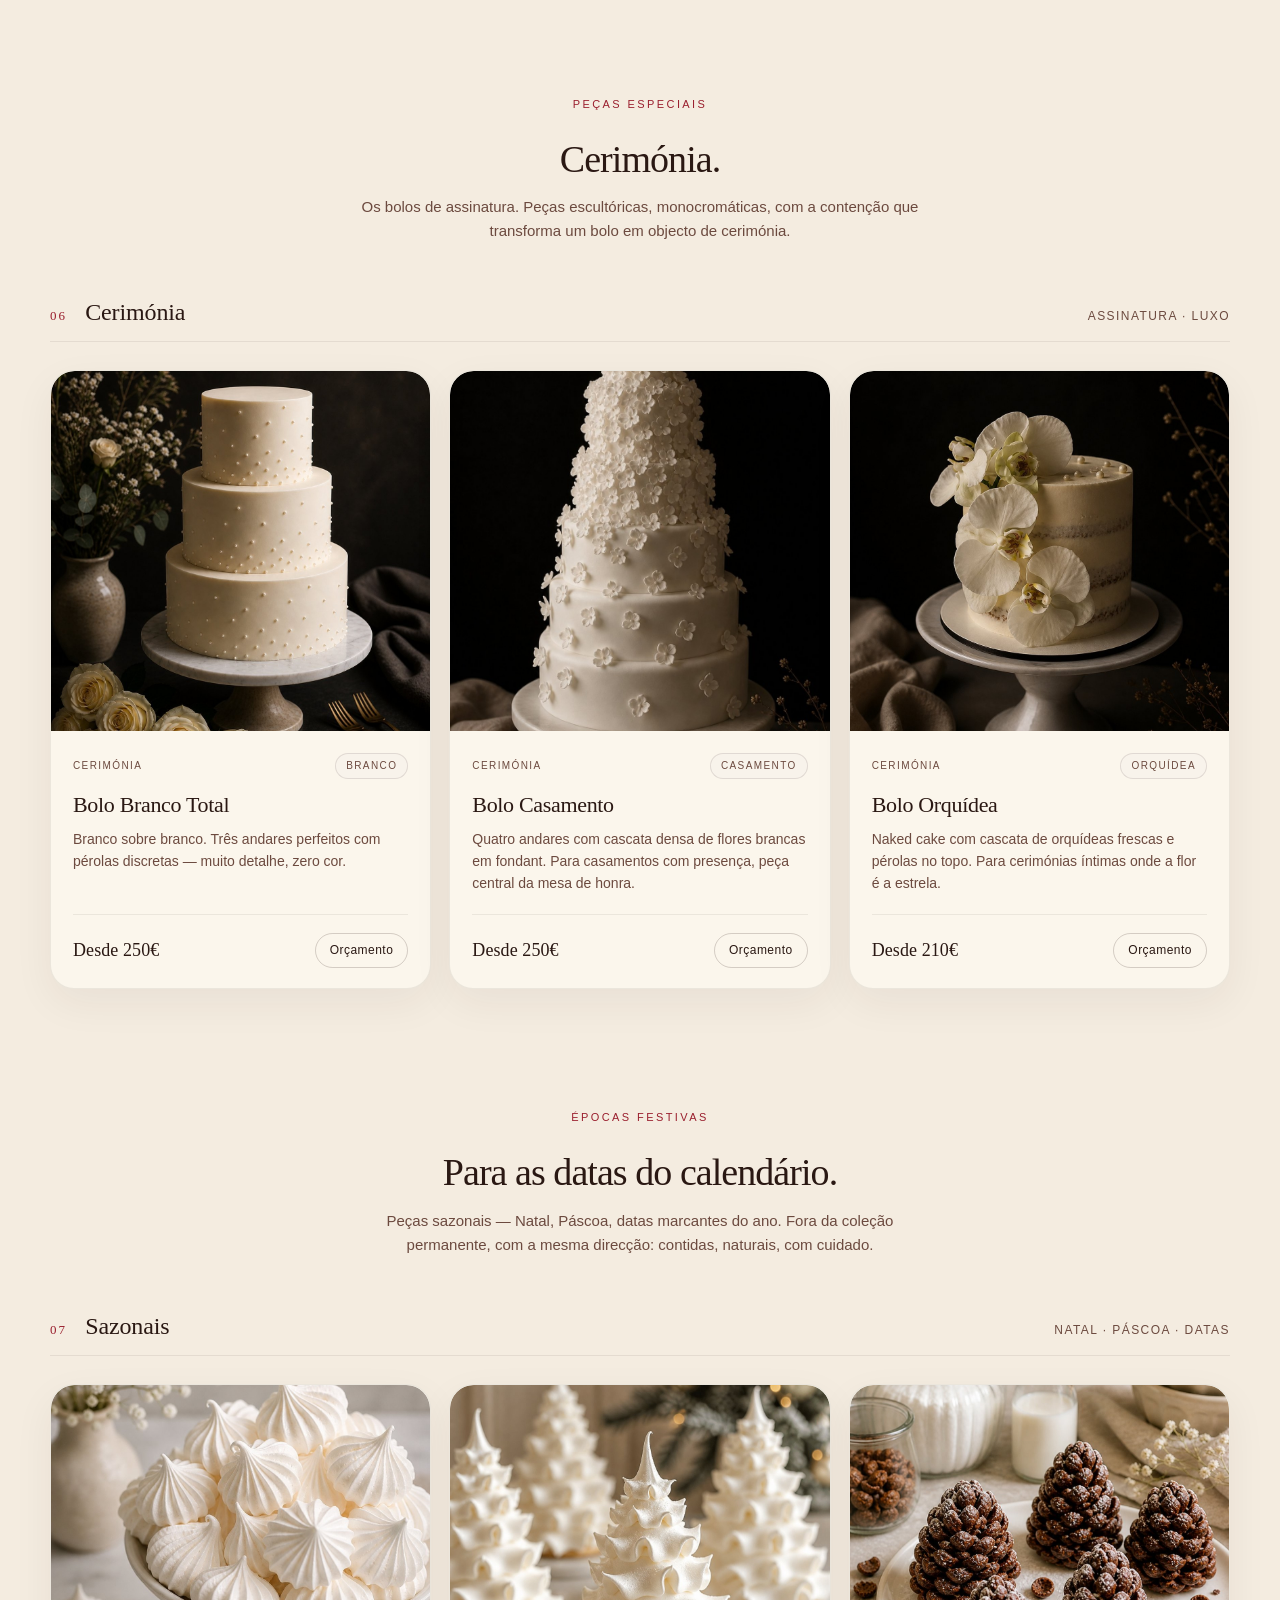
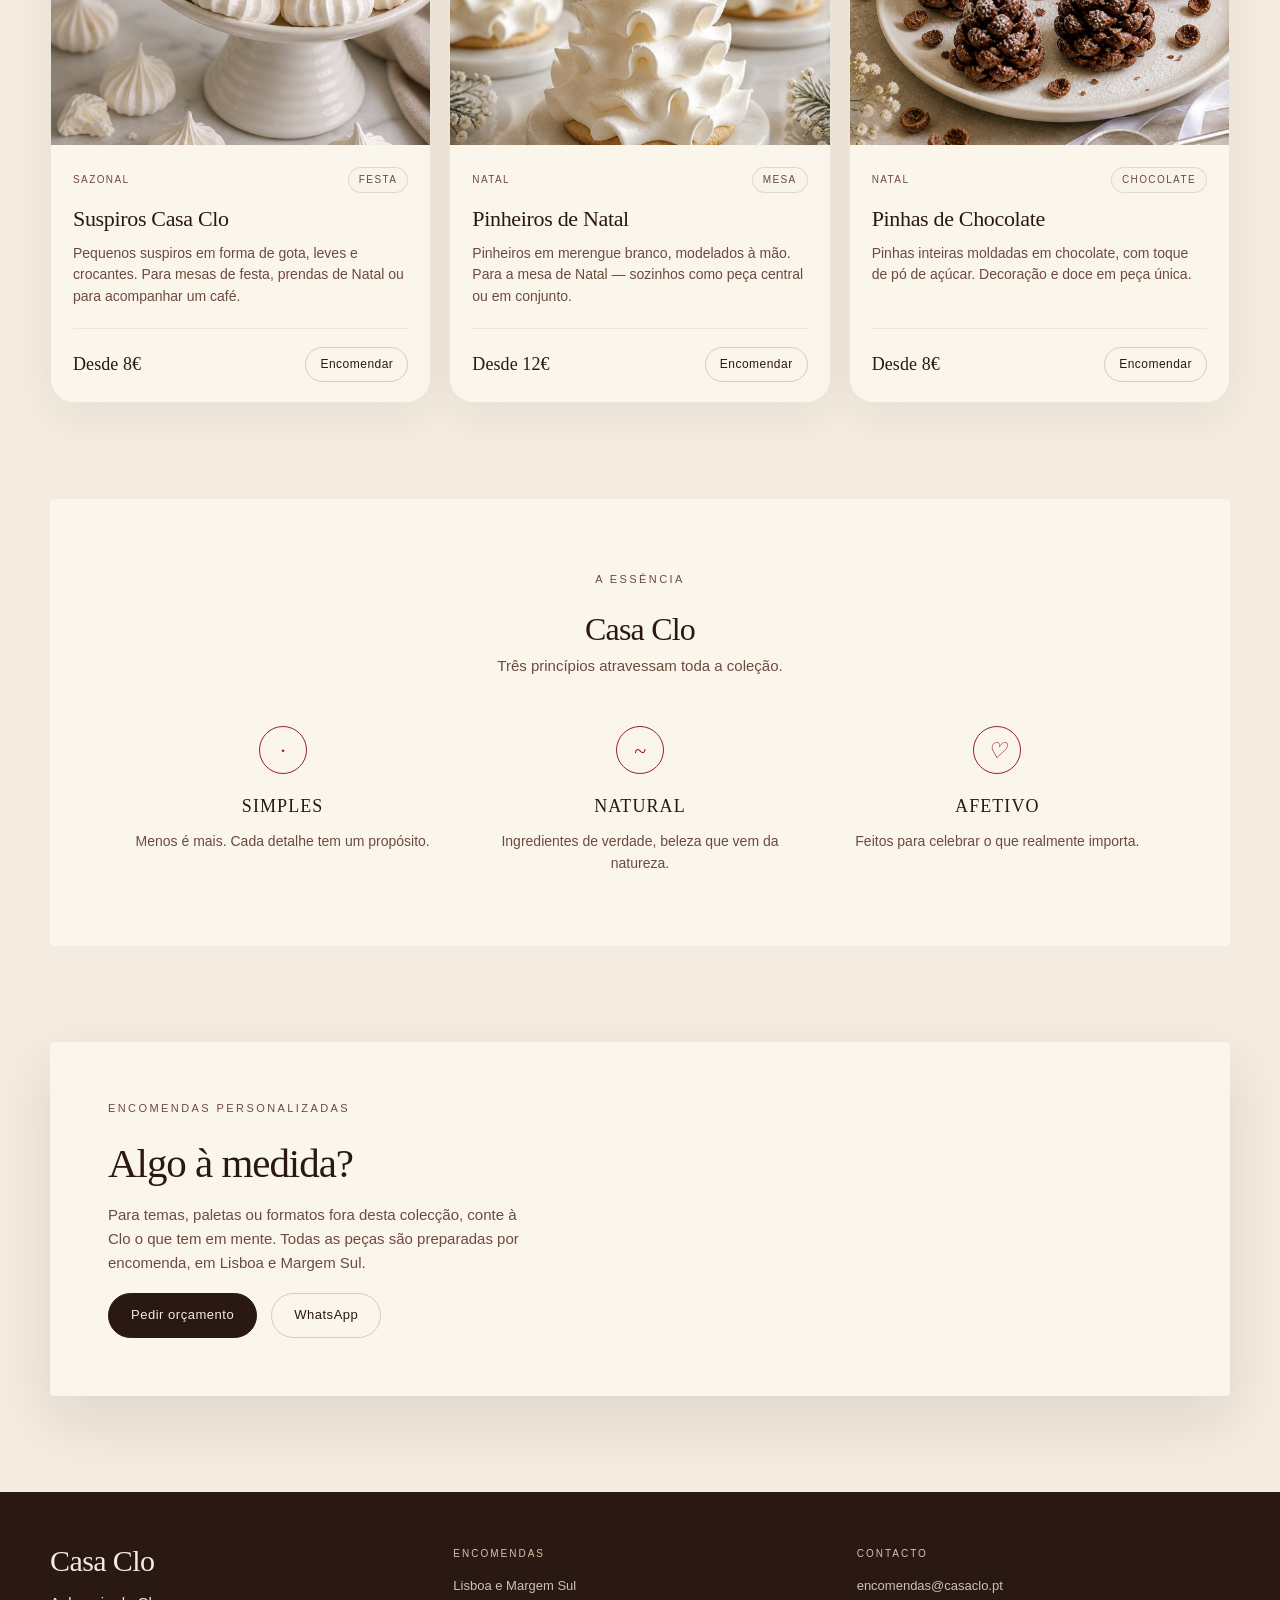
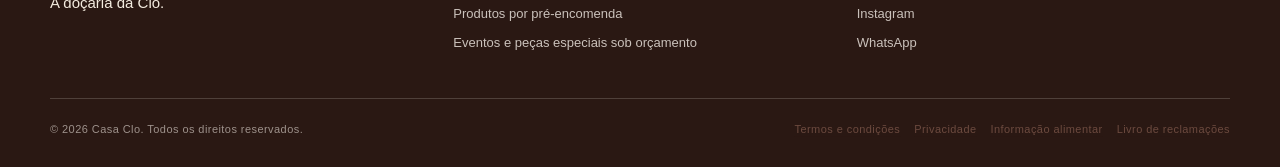
==== commit 3023acce: "Add files via upload" ====
--- a/loja.html
+++ b/loja.html
@@ -249,7 +249,7 @@
 
 
             <article class="product-card">
-              <div class="product-image"><img src="images/bolo-chocolate.jpg" alt="Bolo Chocolate Casa — cilindro com ganache rica e textura orgânica"></div>
+              <div class="product-image"><img src="images/chocolate-casa.jpg" alt="Bolo Chocolate Casa — cilindro com ganache rica e textura orgânica"></div>
               <div class="product-body">
                 <div class="product-topline"><span>Linha Casa</span><span class="tag">Família</span></div>
                 <h3>Bolo Chocolate Casa</h3>
@@ -341,7 +341,7 @@
             </article>
 
             <article class="product-card">
-              <div class="product-image"><img src="images/bolo-pes-bebe.jpg" alt="Bolo Primeiros Anos com pézinhos esculpidos"></div>
+              <div class="product-image"><img src="images/primeiros-anos.jpg" alt="Bolo Primeiros Anos com pézinhos esculpidos"></div>
               <div class="product-body">
                 <div class="product-topline"><span>Infância</span><span class="tag">Bebé</span></div>
                 <h3>Bolo Primeiros Anos</h3>
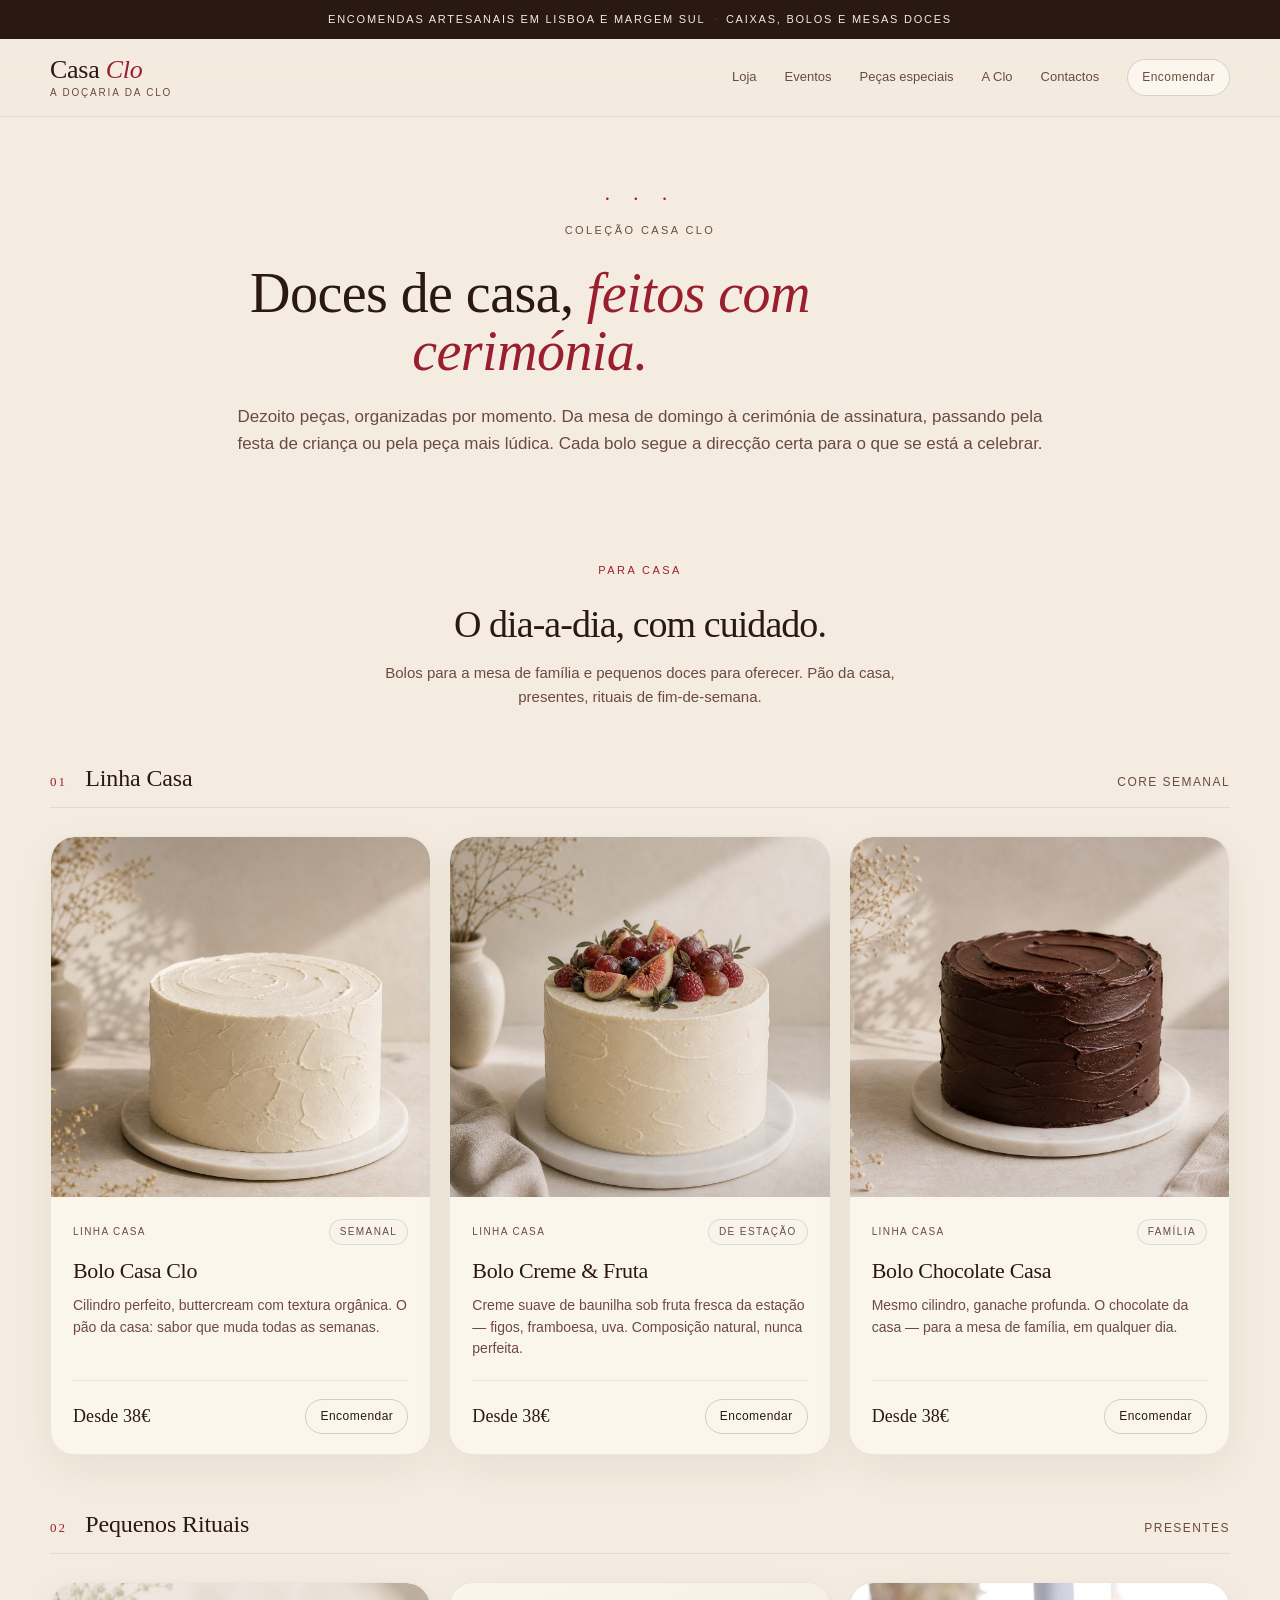
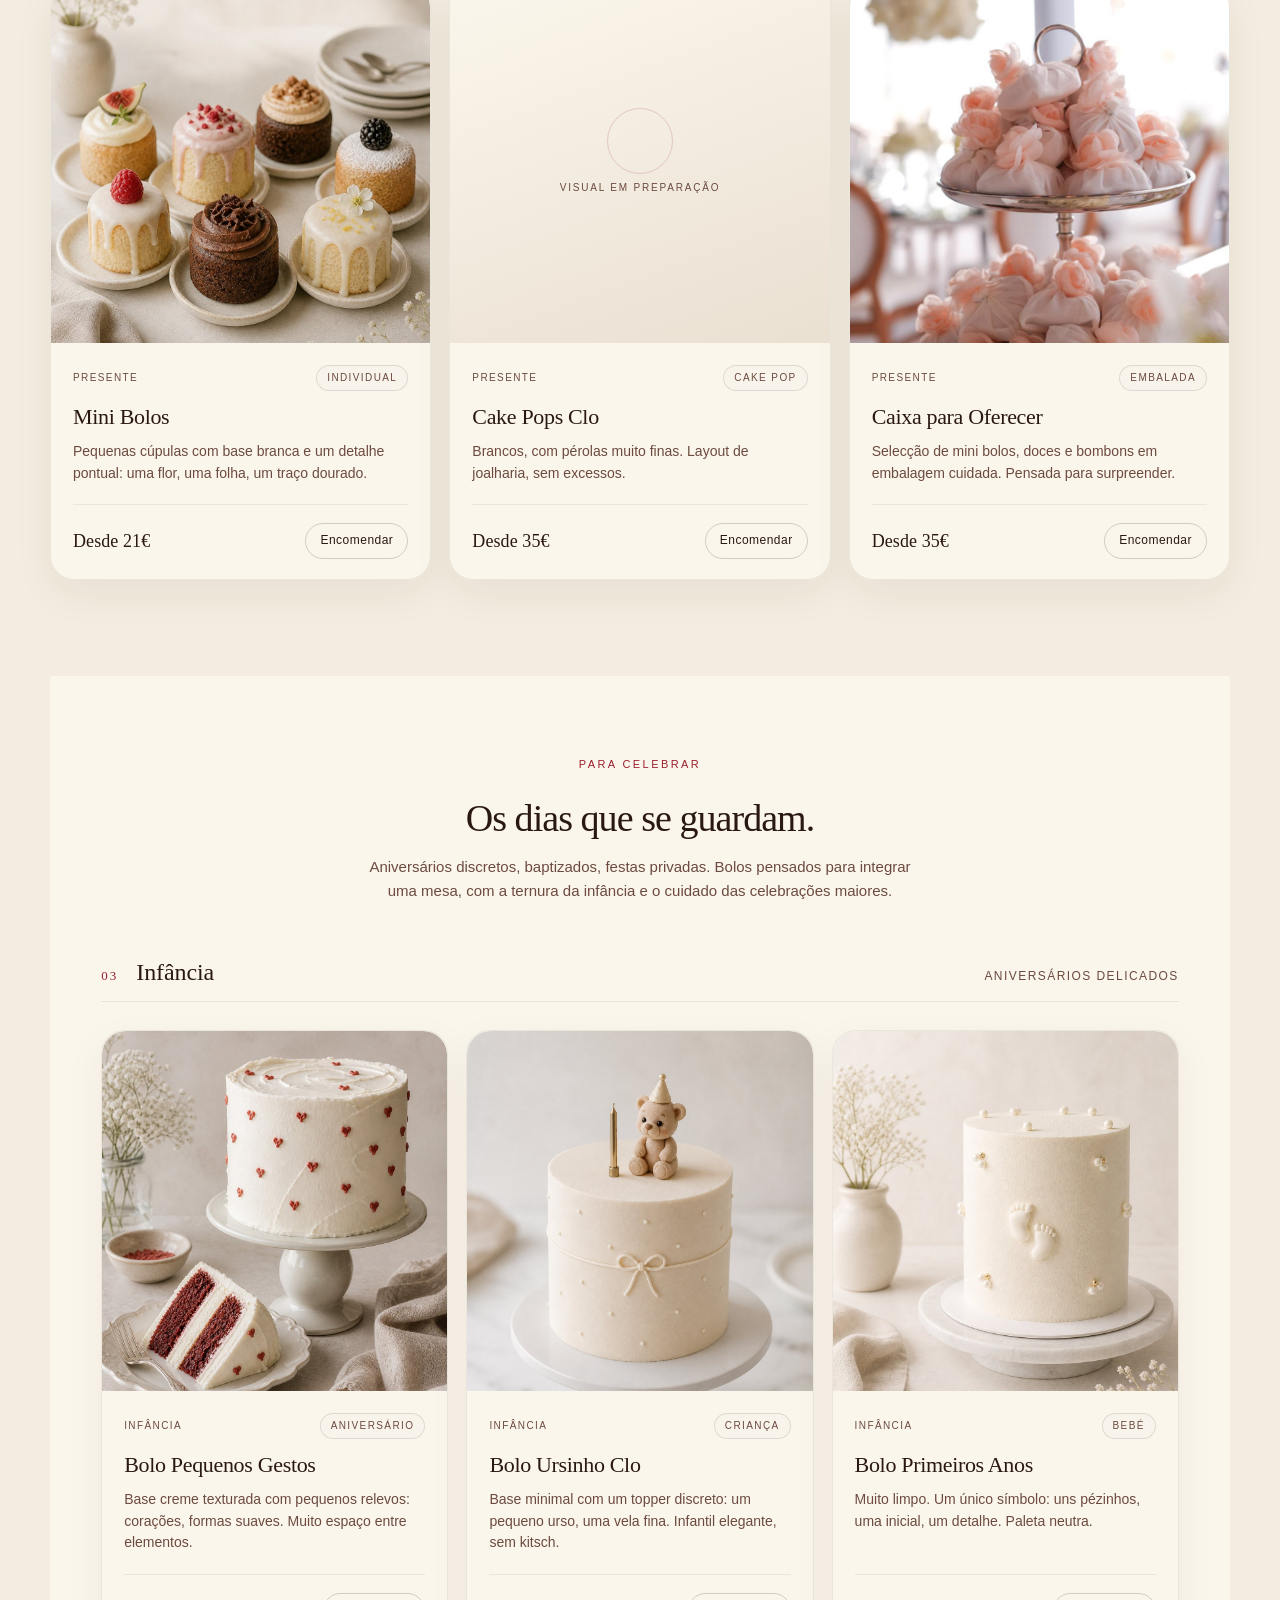
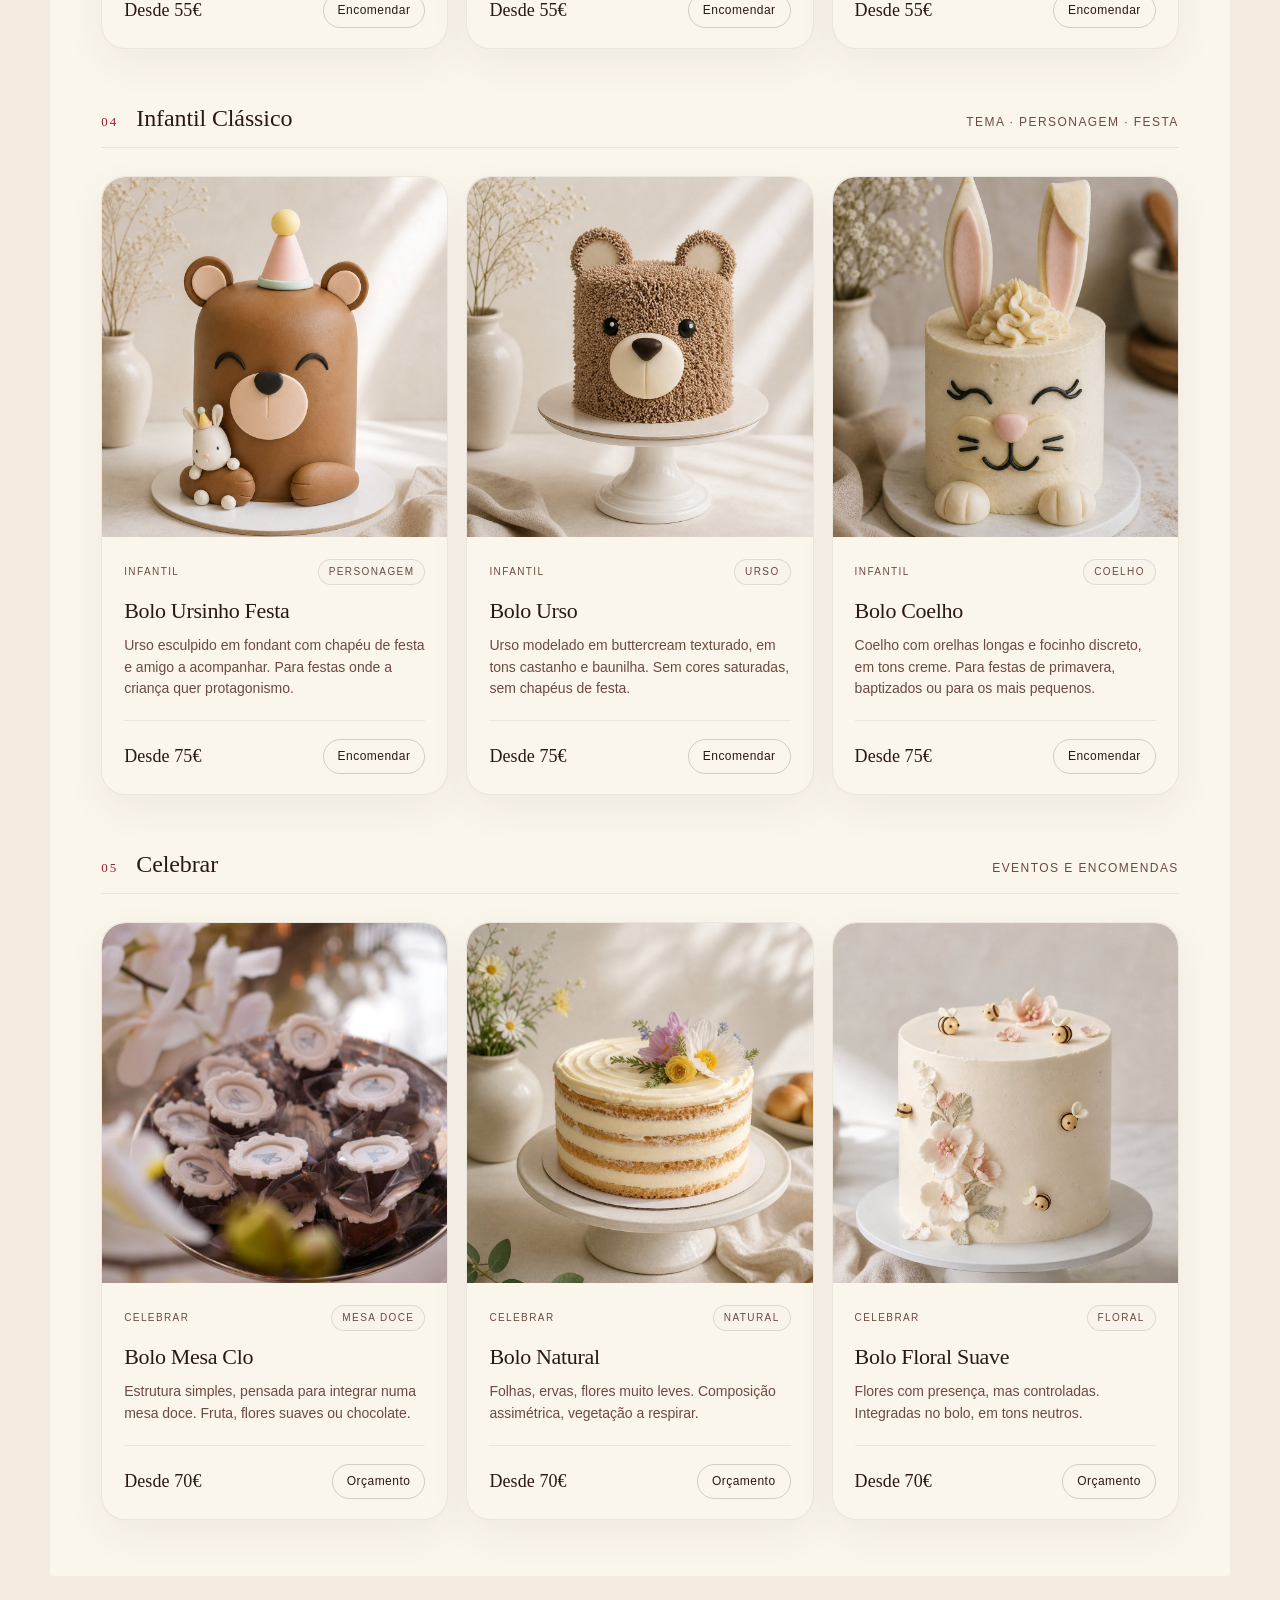
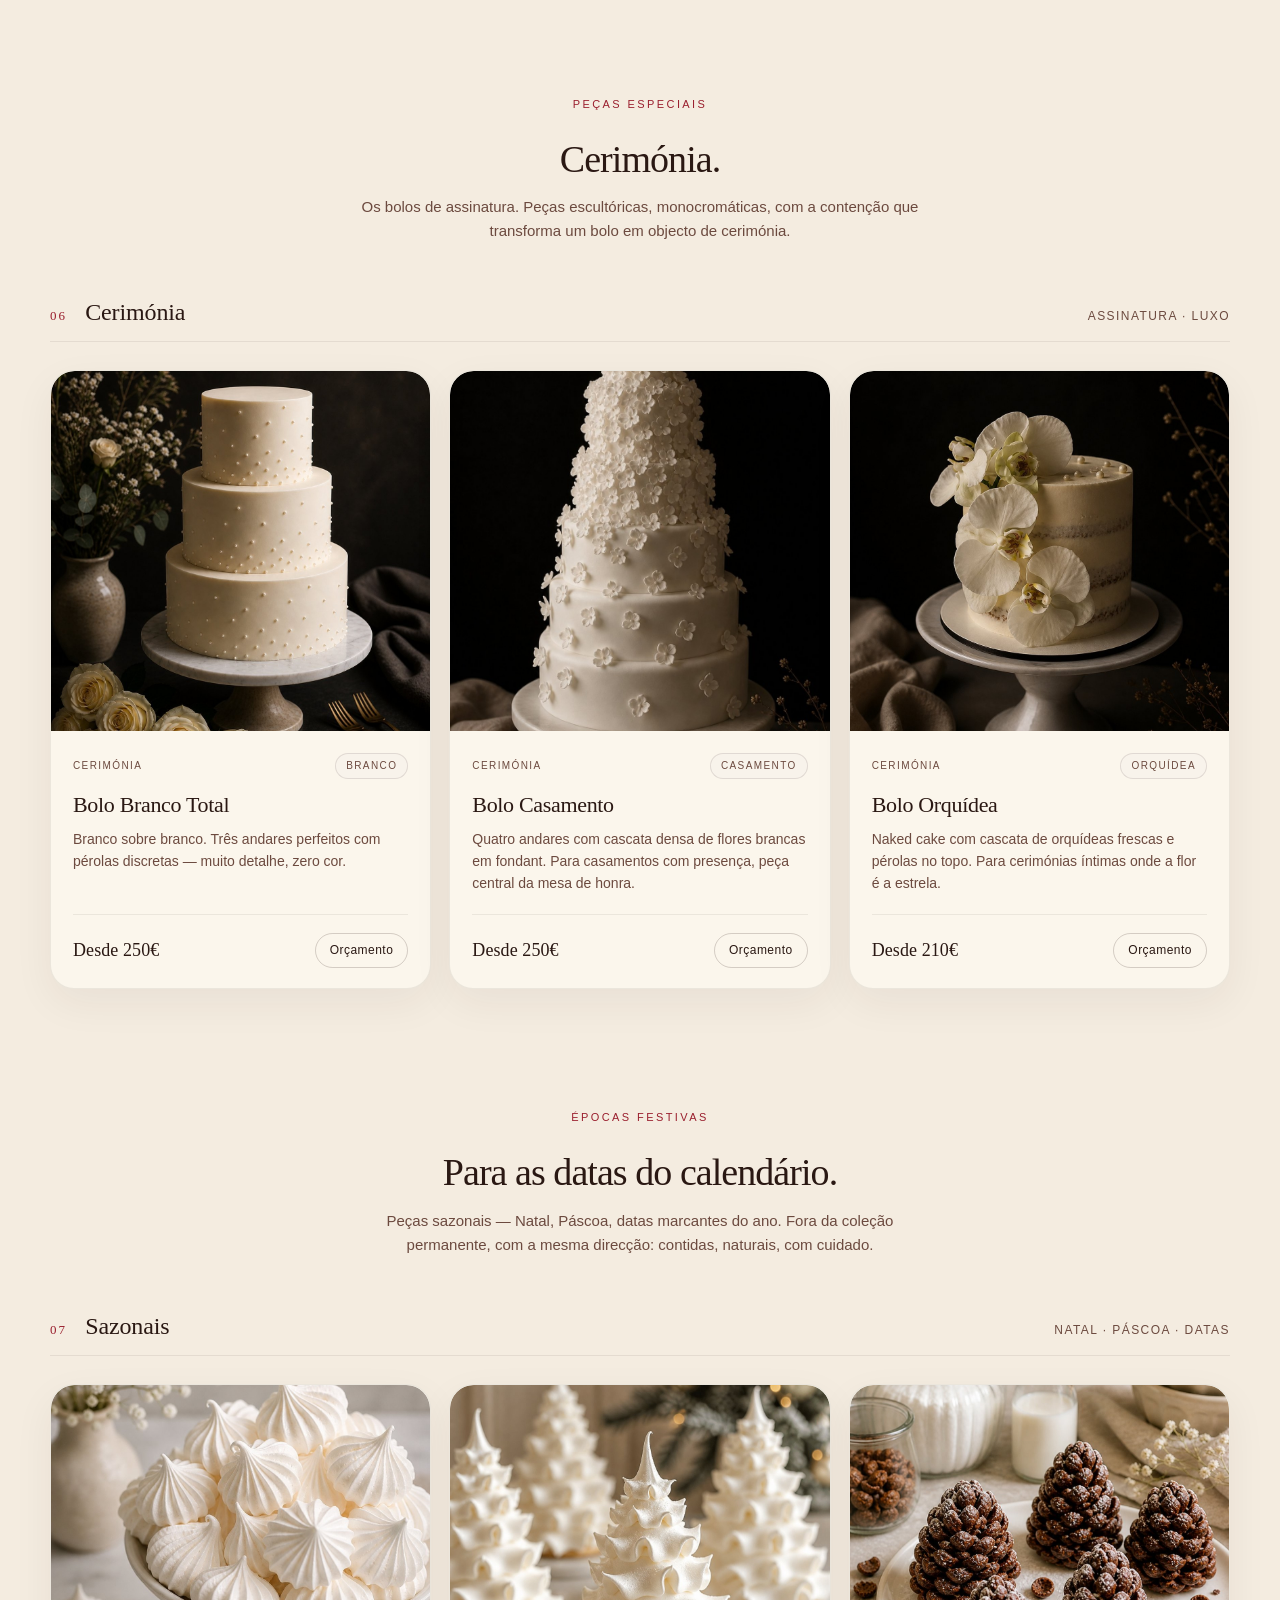
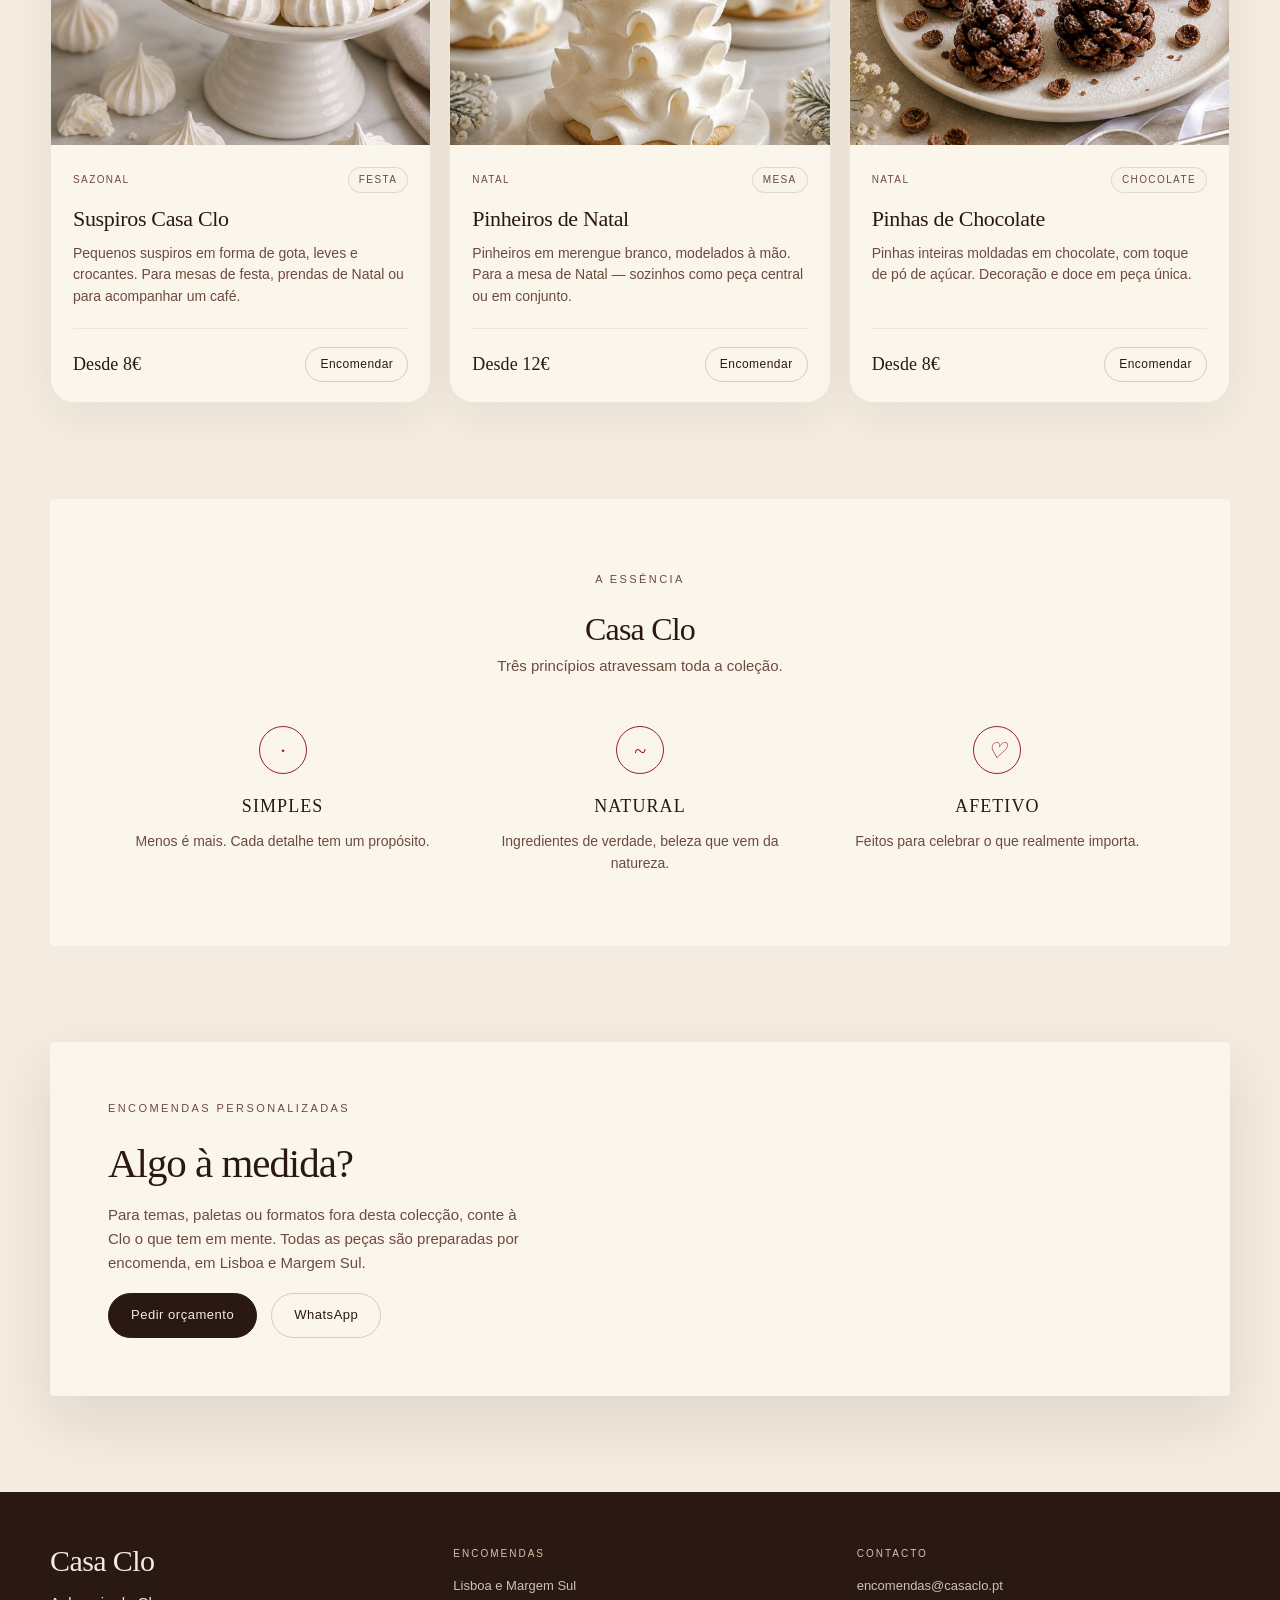
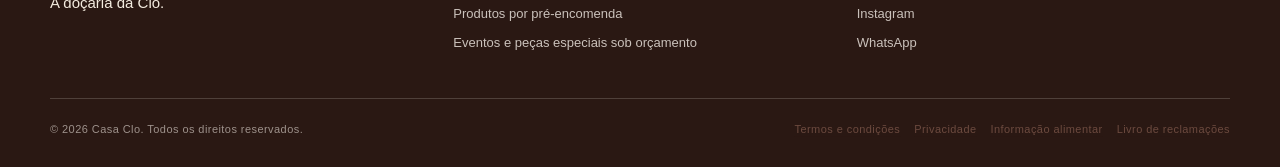
==== commit 90a4d9b1: "Add files via upload" ====
--- a/loja.html
+++ b/loja.html
@@ -270,7 +270,7 @@
           <div class="product-grid">
 
             <article class="product-card">
-              <div class="product-image placeholder"><span>Visual em preparação</span></div>
+              <div class="product-image"><img src="images/mini-bolos.jpg" alt="Mini Bolos individuais — variedade com fruta, chocolate, flor e raspas"></div>
               <div class="product-body">
                 <div class="product-topline"><span>Presente</span><span class="tag">Individual</span></div>
                 <h3>Mini Bolos</h3>
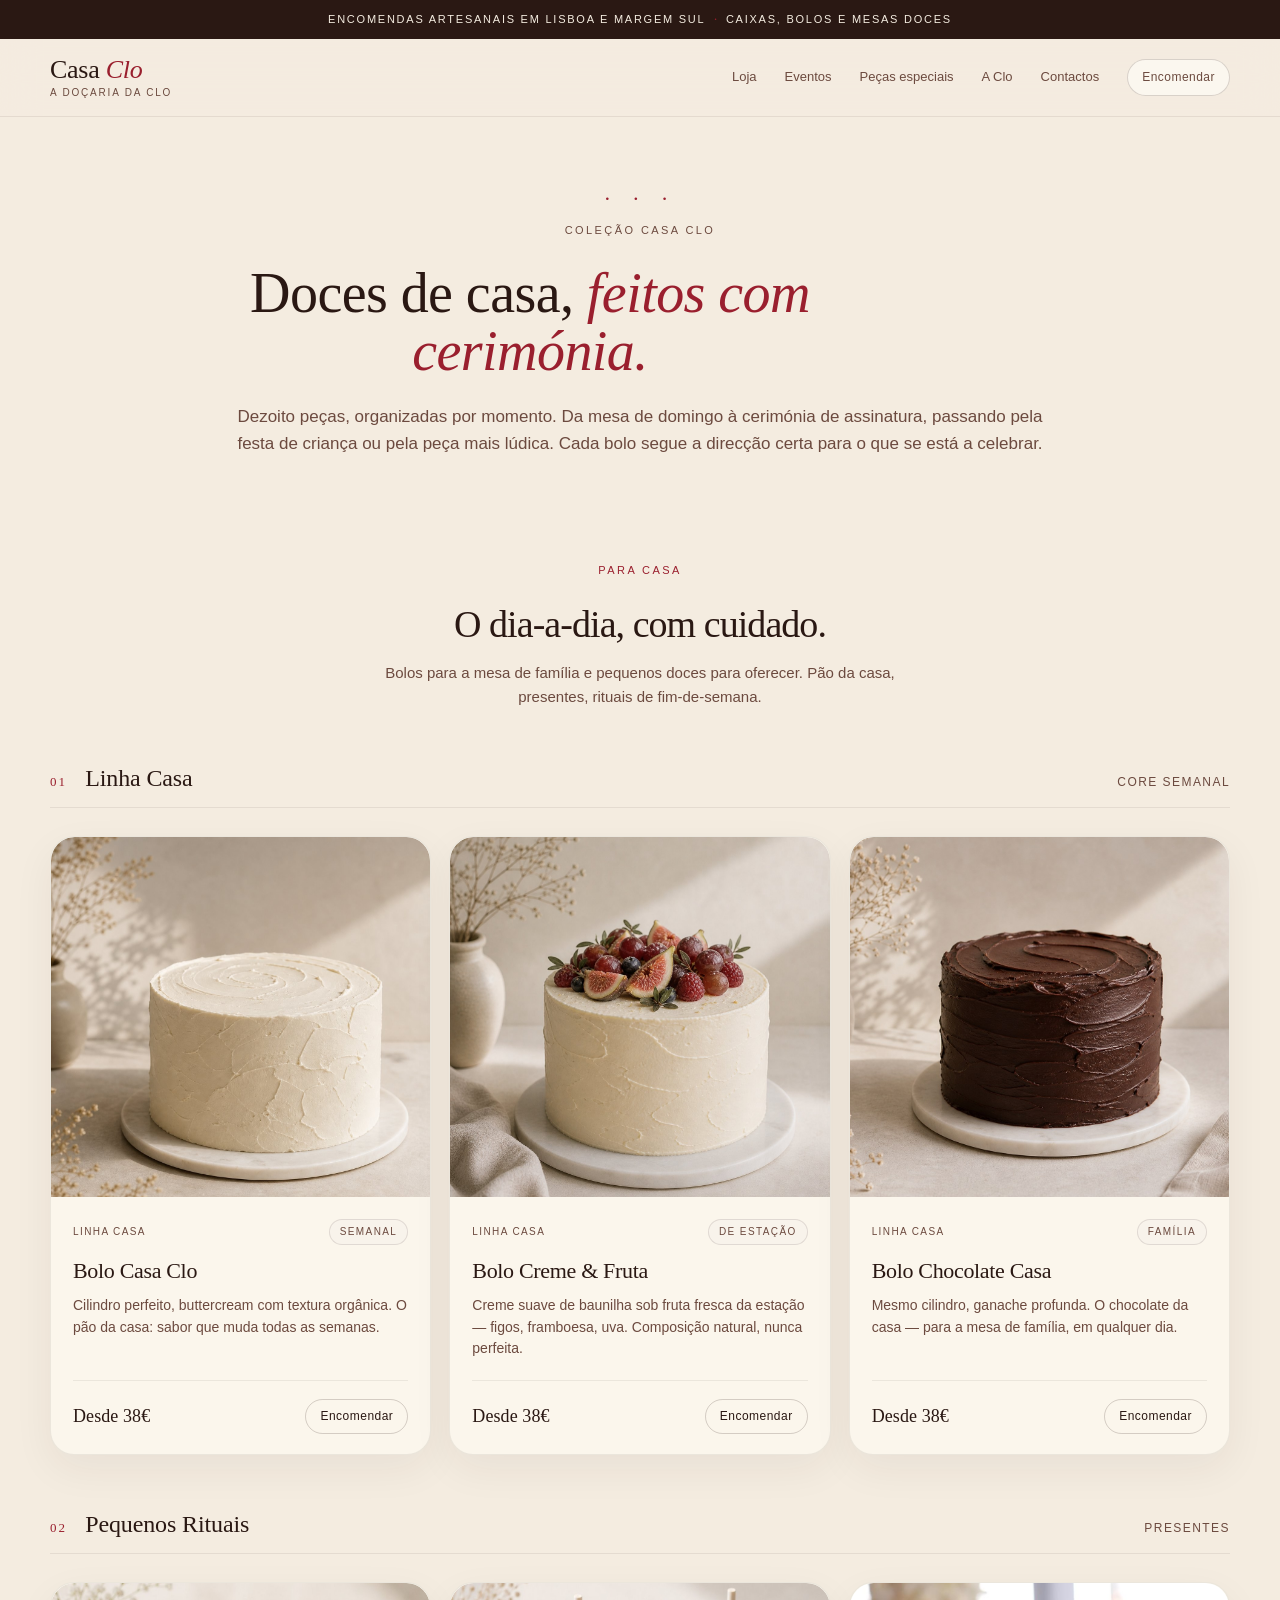
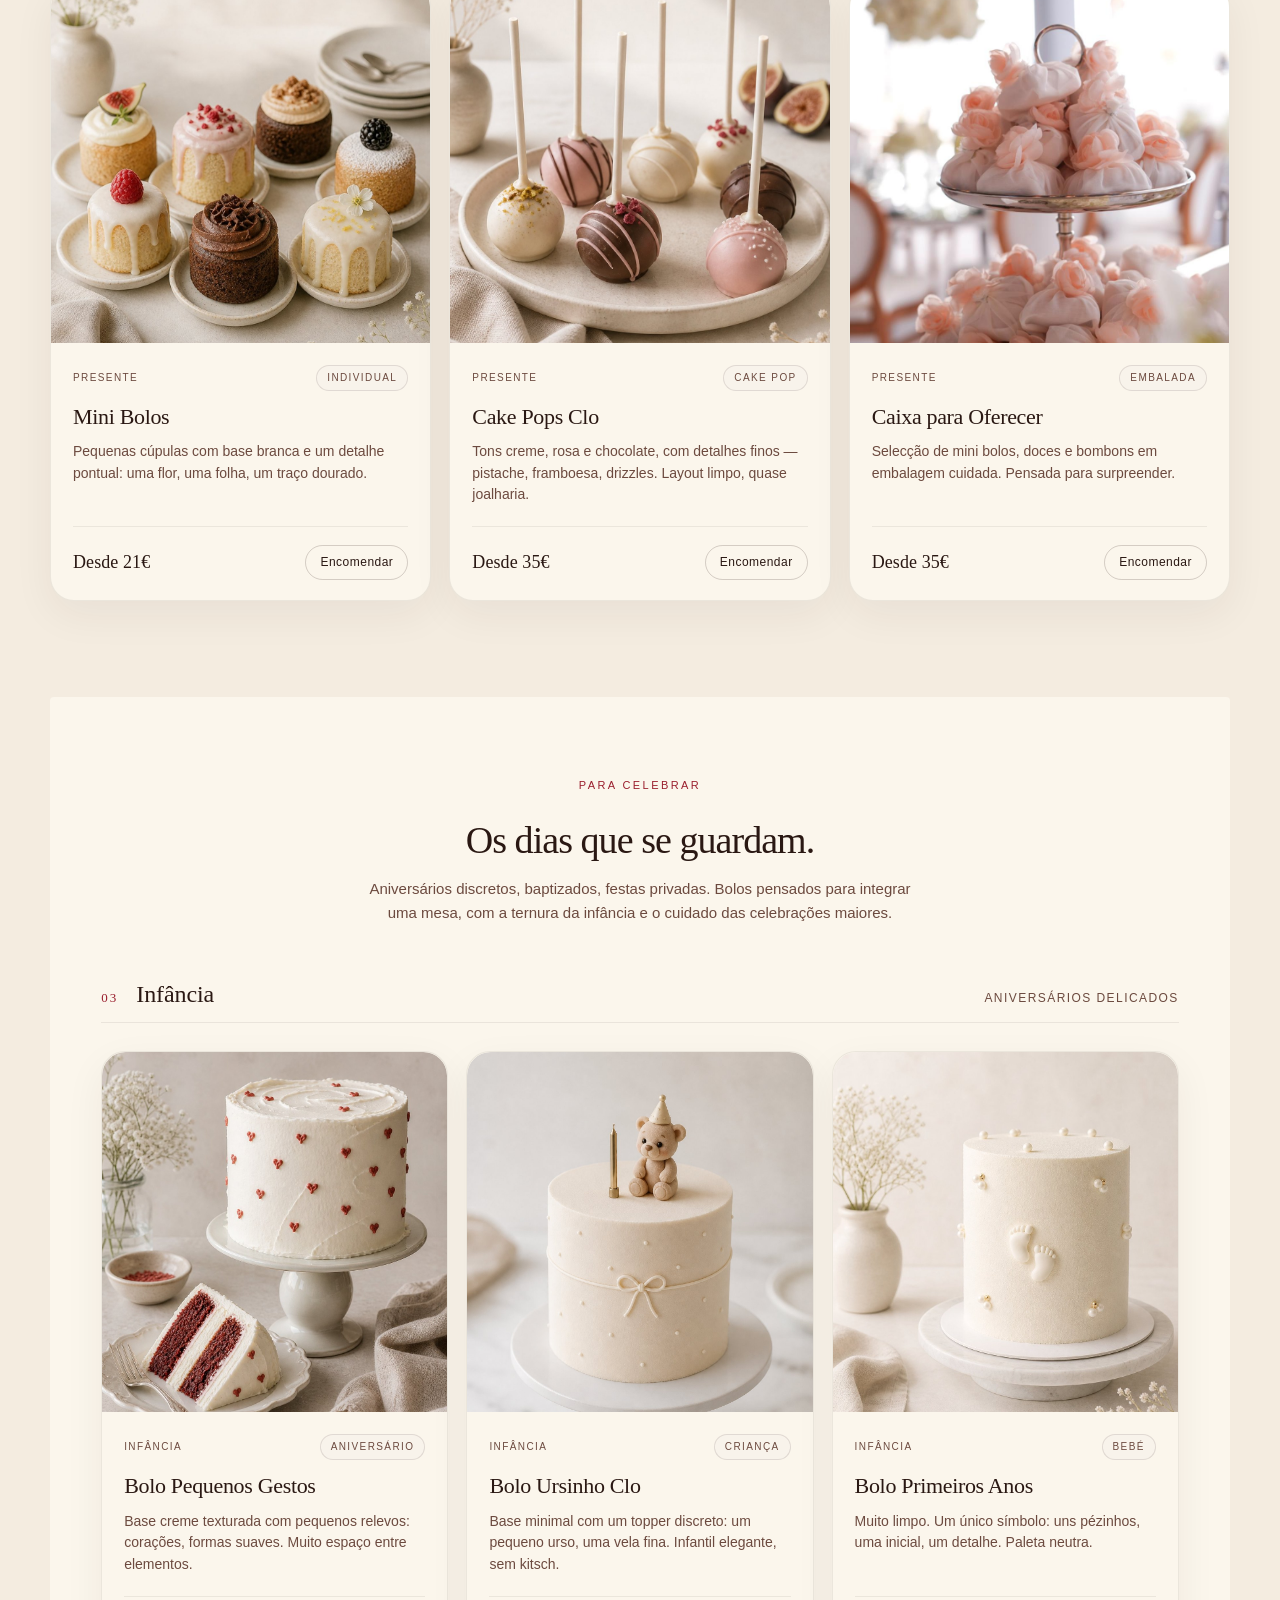
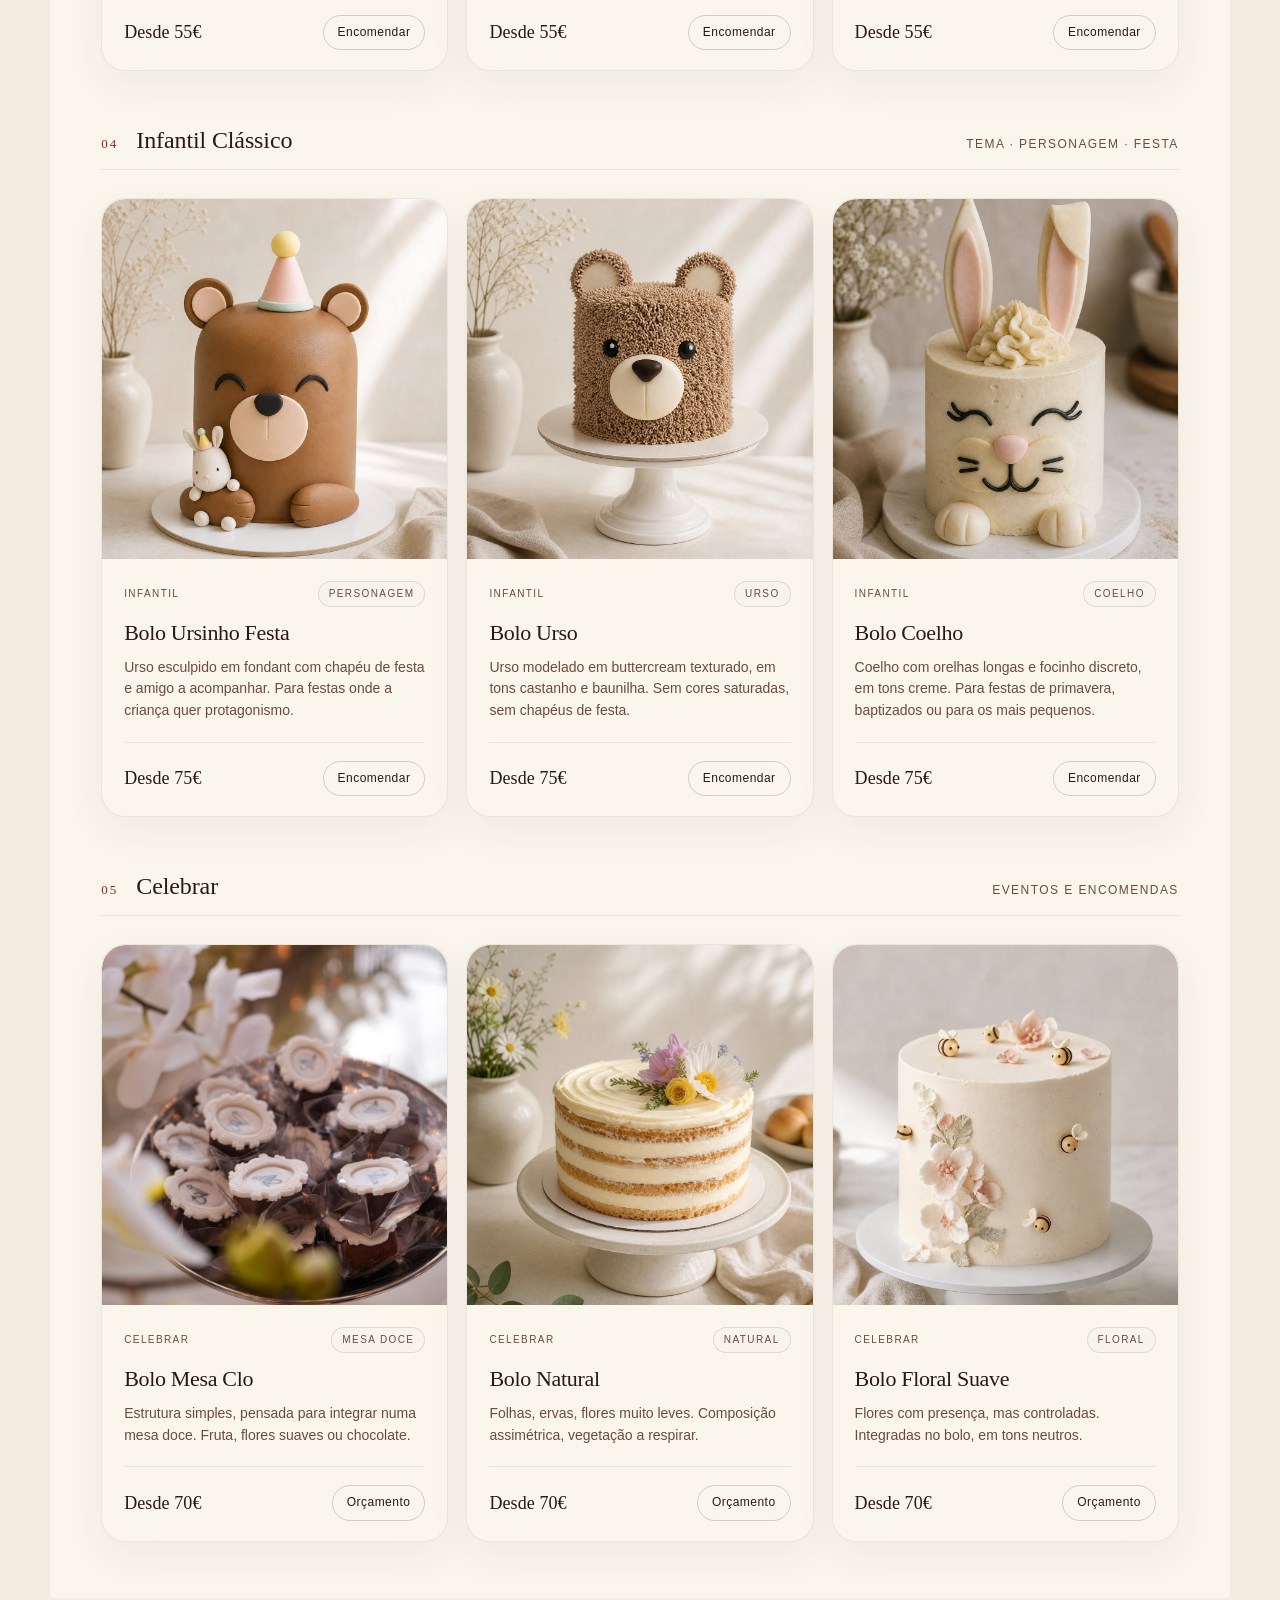
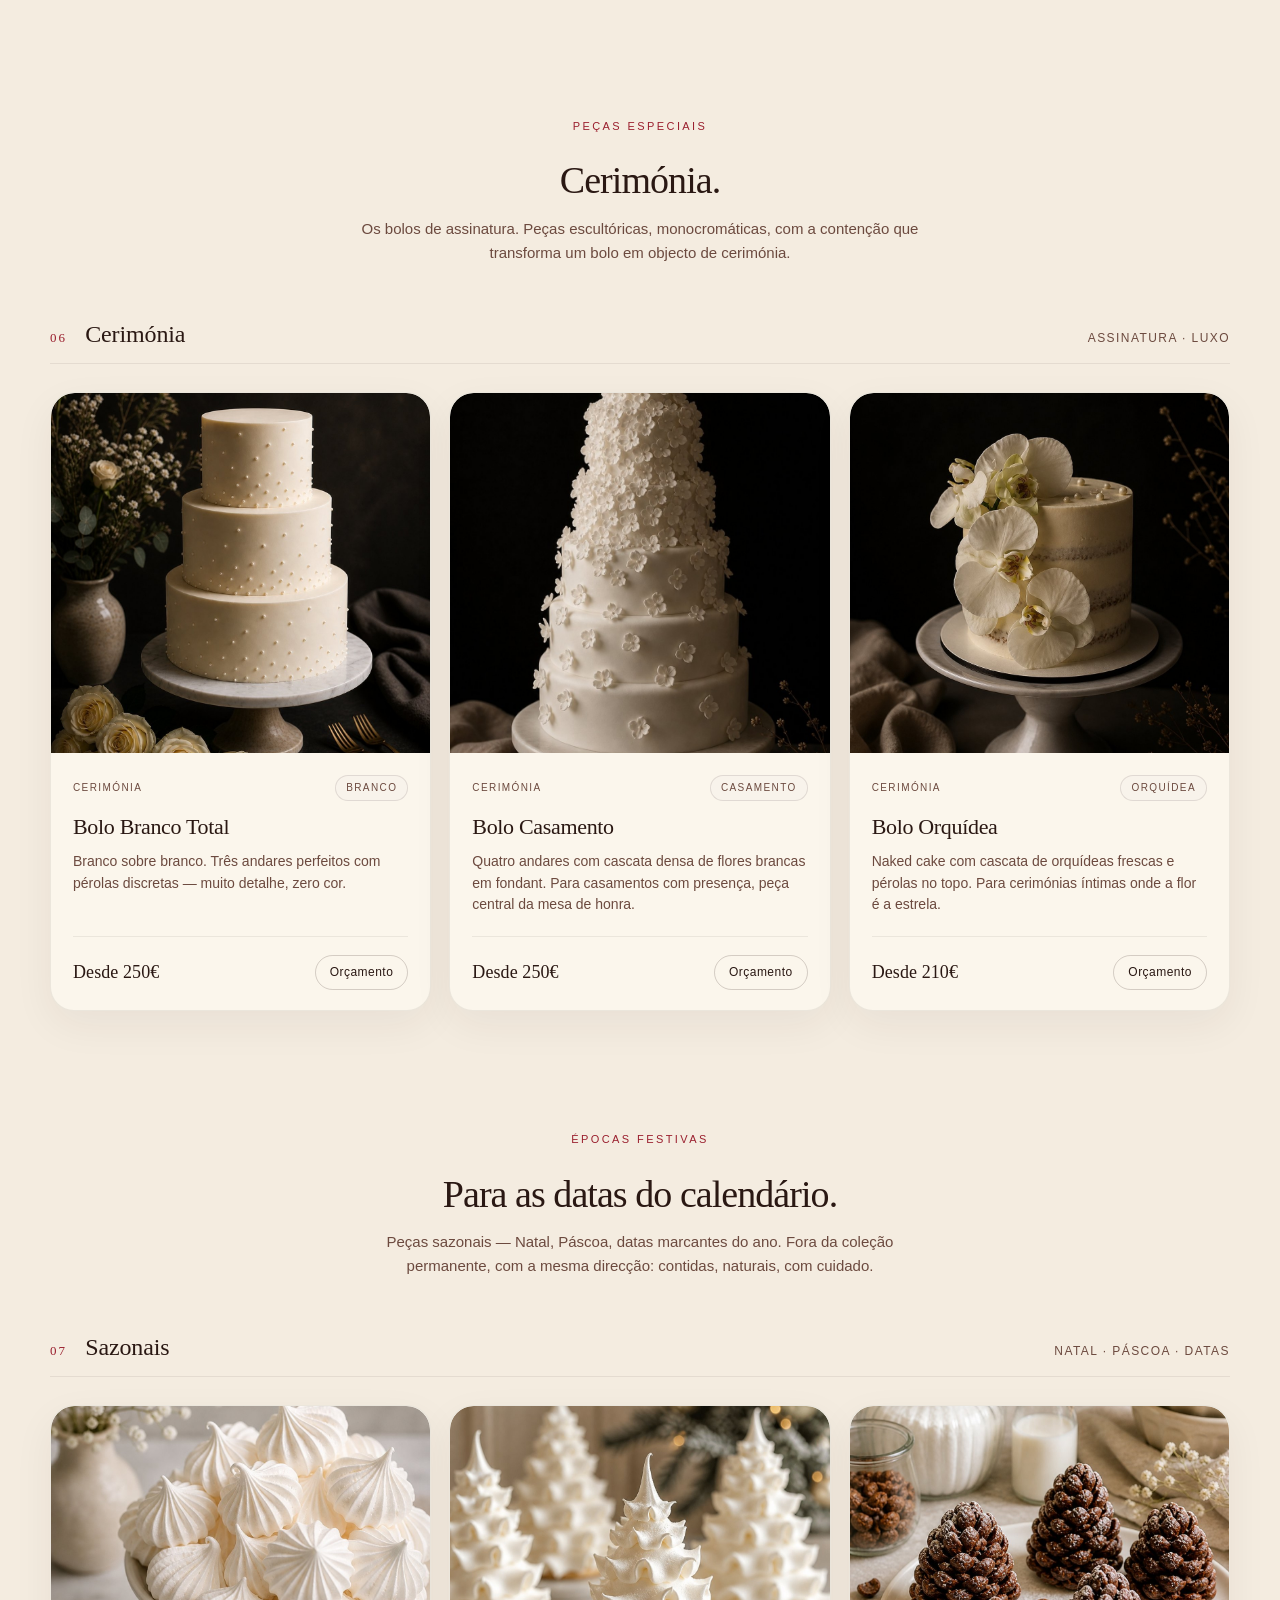
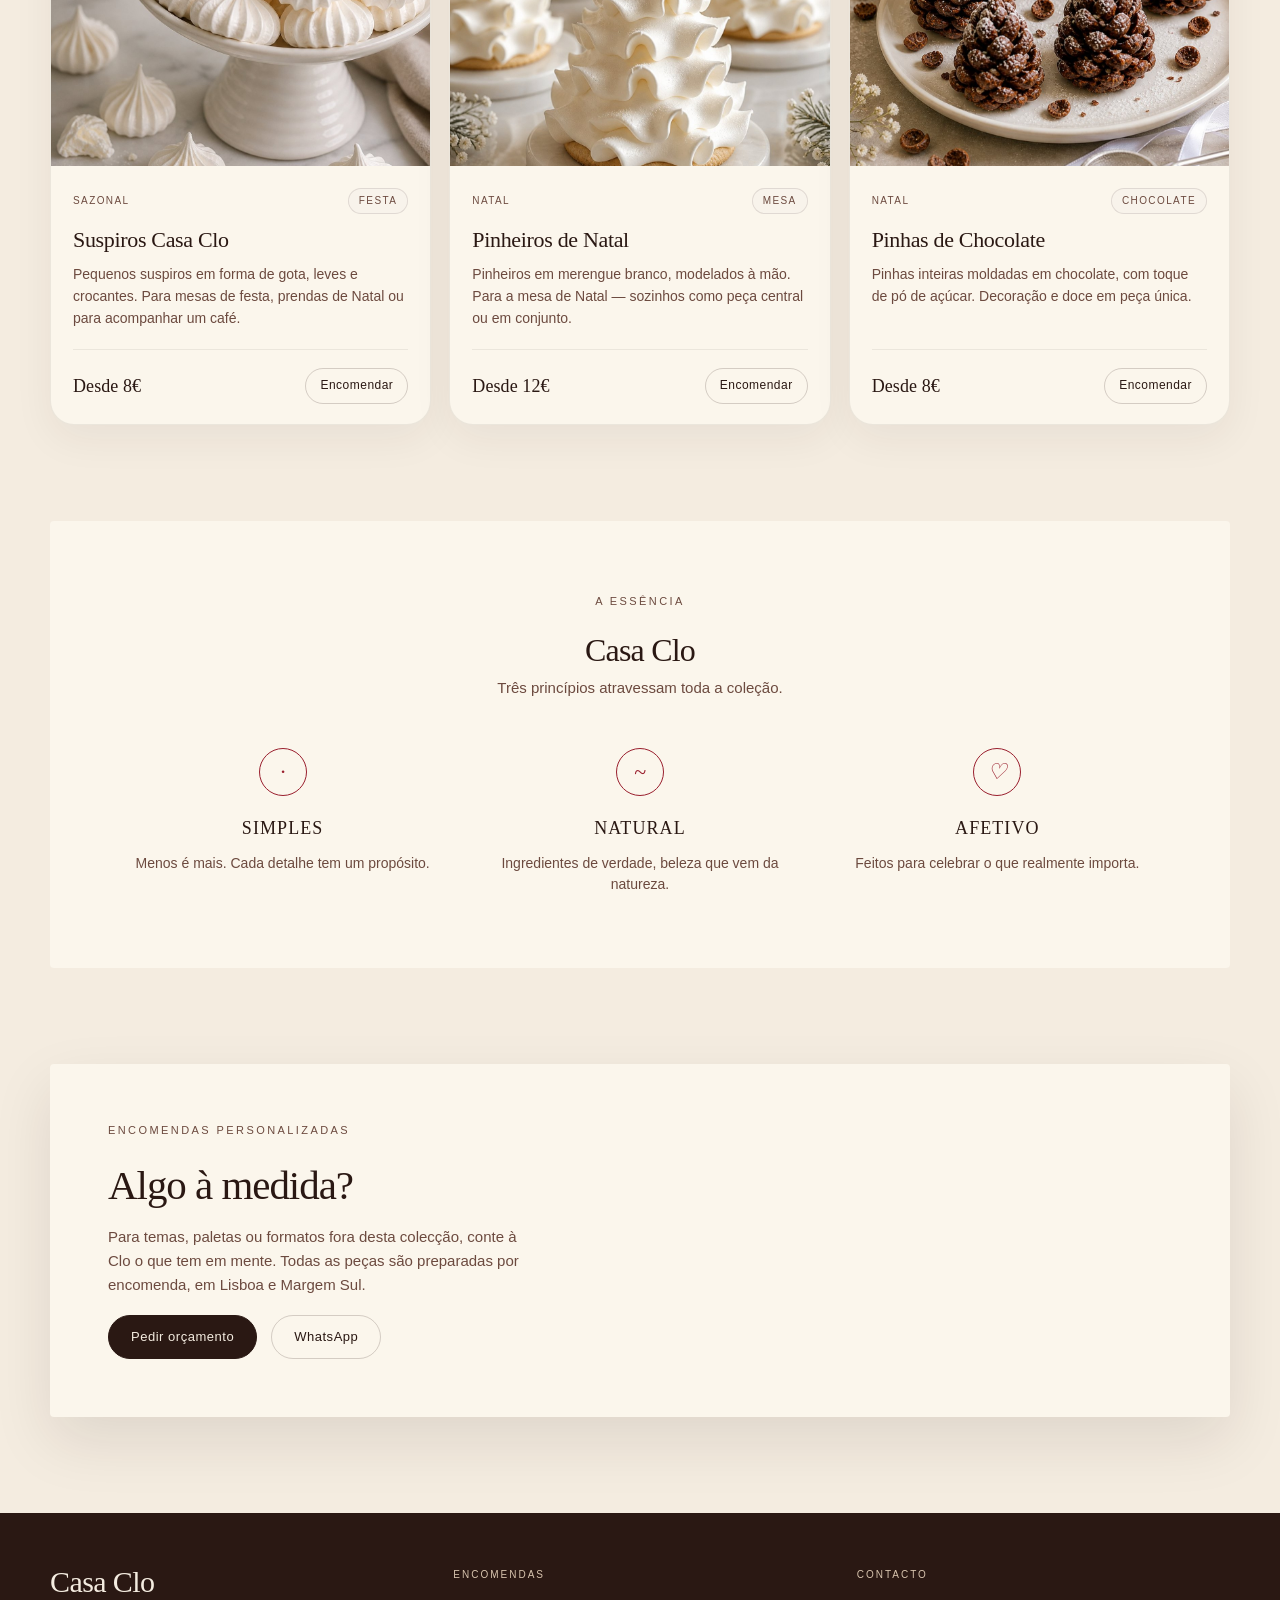
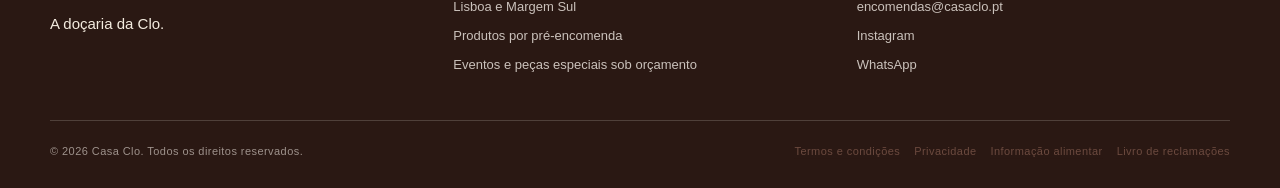
==== commit b6e3082e: "Add files via upload" ====
--- a/loja.html
+++ b/loja.html
@@ -280,11 +280,11 @@
             </article>
 
             <article class="product-card">
-              <div class="product-image placeholder"><span>Visual em preparação</span></div>
+              <div class="product-image"><img src="images/cake-pops-clo.jpg" alt="Cake Pops Clo — selecção em tons creme, rosa e chocolate"></div>
               <div class="product-body">
                 <div class="product-topline"><span>Presente</span><span class="tag">Cake pop</span></div>
                 <h3>Cake Pops Clo</h3>
-                <p>Brancos, com pérolas muito finas. Layout de joalharia, sem excessos.</p>
+                <p>Tons creme, rosa e chocolate, com detalhes finos — pistache, framboesa, drizzles. Layout limpo, quase joalharia.</p>
                 <div class="product-meta"><span class="price">Desde 35€</span><a class="mini-button" href="index.html#contactos">Encomendar</a></div>
               </div>
             </article>
